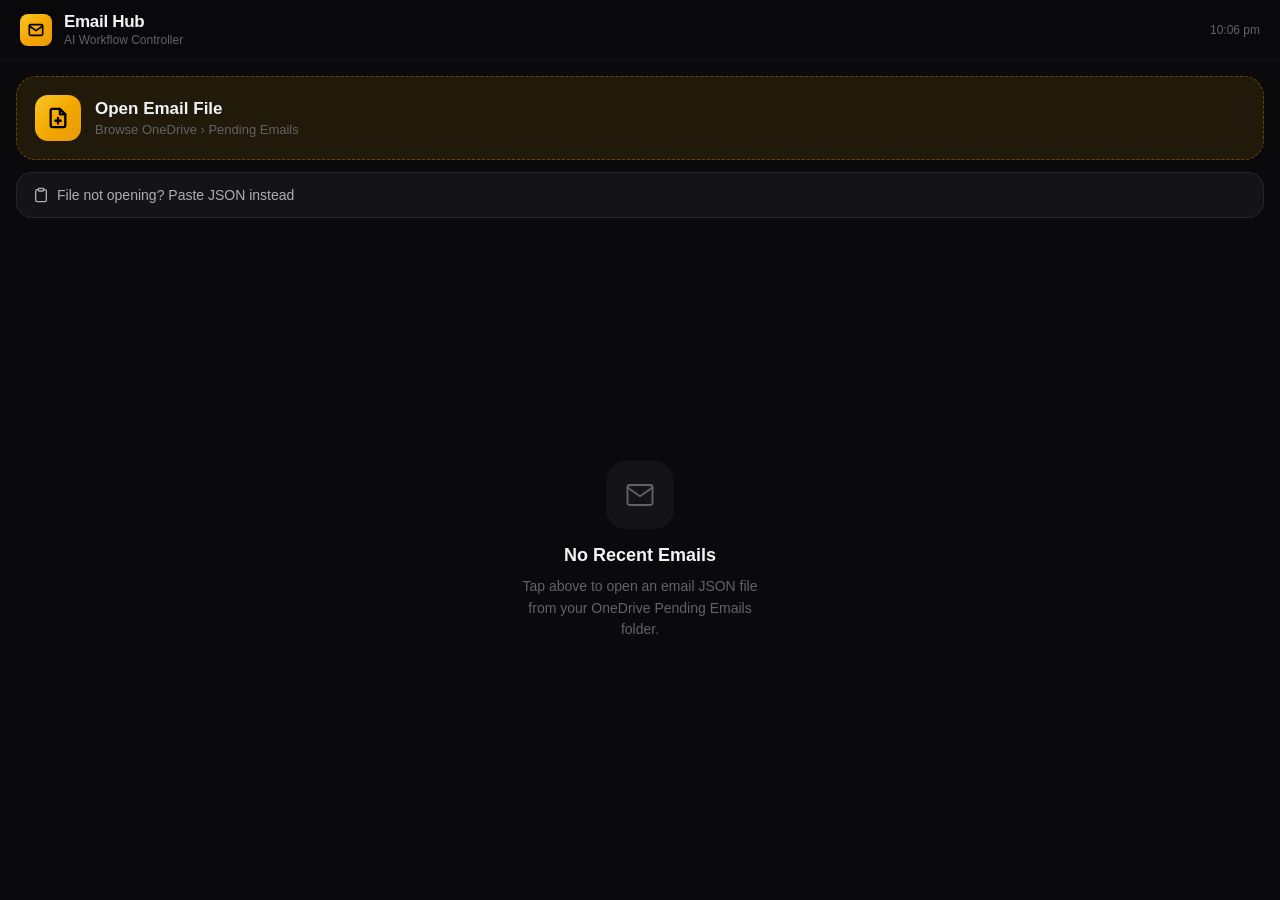
==== index.html @ 8101249f "Fix: escape literal newlines in Power Automate JSON before parsing" ====
<!DOCTYPE html>
<html lang="en">
<head>
<meta charset="UTF-8">
<meta name="viewport" content="width=device-width, initial-scale=1.0, viewport-fit=cover">
<meta name="apple-mobile-web-app-capable" content="yes">
<meta name="apple-mobile-web-app-status-bar-style" content="black-translucent">
<title>Email Hub</title>
<style>
:root {
  --gold: #F5A800;
  --gold-grad: linear-gradient(135deg, #F7C52A, #F5A800, #E8990A);
  --bg:       #0A0A0C;
  --surface:  #141416;
  --surface2: #1C1C1F;
  --border:   rgba(255,255,255,0.08);
  --border2:  rgba(255,255,255,0.04);
  --text1: #F2F2F7;
  --text2: #AEAEB2;
  --text3: #636366;
  --safe-top:    env(safe-area-inset-top, 0px);
  --safe-bottom: env(safe-area-inset-bottom, 0px);
}

*, *::before, *::after { box-sizing: border-box; margin: 0; padding: 0; }
html { -webkit-text-size-adjust: 100%; }

body {
  font-family: -apple-system, 'SF Pro Text', 'Helvetica Neue', sans-serif;
  background: var(--bg);
  color: var(--text1);
  min-height: 100dvh;
  overflow-x: hidden;
  -webkit-font-smoothing: antialiased;
}

/* ── VIEWS ── */
.view { display: none; flex-direction: column; min-height: 100dvh; padding-top: var(--safe-top); }
.view.active { display: flex; }

/* ── HEADER ── */
.header {
  position: sticky; top: 0; z-index: 100;
  display: flex; align-items: center; gap: 12px;
  padding: 12px 20px;
  background: rgba(10,10,12,0.88);
  backdrop-filter: saturate(180%) blur(20px);
  -webkit-backdrop-filter: saturate(180%) blur(20px);
  border-bottom: 1px solid var(--border2);
}
.header-badge {
  width: 32px; height: 32px; border-radius: 8px;
  background: var(--gold-grad);
  display: flex; align-items: center; justify-content: center; flex-shrink: 0;
}
.header-badge svg { width: 16px; height: 16px; }
.header-titles { flex: 1; }
.header-title { font-size: 17px; font-weight: 600; letter-spacing: -0.3px; }
.header-sub   { font-size: 12px; color: var(--text3); margin-top: 1px; }
.header-clock { font-size: 12px; color: var(--text3); font-variant-numeric: tabular-nums; flex-shrink: 0; }

.back-btn {
  display: flex; align-items: center; gap: 2px;
  background: none; border: none;
  color: var(--gold); font-size: 17px; font-weight: 400;
  cursor: pointer; padding: 4px 0;
  -webkit-tap-highlight-color: transparent;
}
.back-btn svg { width: 20px; height: 20px; }

/* ── SCROLL ── */
.scroll {
  flex: 1; overflow-y: auto;
  padding: 16px 16px calc(var(--safe-bottom) + 28px);
  display: flex; flex-direction: column; gap: 12px;
}

/* ── FILE PICKER ── */
.pick-wrap { position: relative; }
.pick-btn {
  width: 100%; padding: 18px;
  background: rgba(245,168,0,0.1);
  border: 1.5px dashed rgba(245,168,0,0.32);
  border-radius: 20px;
  display: flex; align-items: center; gap: 14px;
  cursor: pointer; -webkit-tap-highlight-color: transparent;
  transition: background 0.15s, transform 0.1s;
}
.pick-btn:active { background: rgba(245,168,0,0.2); transform: scale(0.98); }
.pick-icon {
  width: 46px; height: 46px; border-radius: 13px;
  background: var(--gold-grad);
  display: flex; align-items: center; justify-content: center; flex-shrink: 0;
}
.pick-icon svg { width: 22px; height: 22px; color: #000; }
.pick-label { font-size: 17px; font-weight: 600; color: var(--text1); }
.pick-hint  { font-size: 13px; color: var(--text3); margin-top: 3px; }
input[type="file"] {
  position: absolute; inset: 0; opacity: 0; width: 100%; height: 100%; cursor: pointer;
}

/* ── SECTION LABEL ── */
.section-label {
  font-size: 11px; font-weight: 600;
  letter-spacing: 0.5px; text-transform: uppercase;
  color: var(--text3); padding: 0 4px;
}

/* ── EMAIL ROW ── */
.email-row {
  background: var(--surface); border: 1px solid var(--border);
  border-radius: 16px; padding: 14px 16px;
  display: flex; align-items: center; gap: 12px;
  cursor: pointer; -webkit-tap-highlight-color: transparent;
  transition: background 0.15s, transform 0.1s;
  animation: fadeUp 0.3s ease both;
}
.email-row:active { background: var(--surface2); transform: scale(0.98); }
.row-avatar {
  width: 42px; height: 42px; border-radius: 50%;
  background: var(--gold-grad);
  display: flex; align-items: center; justify-content: center;
  font-size: 15px; font-weight: 700; color: #000;
  flex-shrink: 0; letter-spacing: -0.5px;
}
.row-info { flex: 1; min-width: 0; }
.row-sender  { font-size: 15px; font-weight: 600; white-space: nowrap; overflow: hidden; text-overflow: ellipsis; }
.row-subject { font-size: 13px; color: var(--text2); margin-top: 2px; white-space: nowrap; overflow: hidden; text-overflow: ellipsis; }
.row-right { display: flex; flex-direction: column; align-items: flex-end; gap: 6px; flex-shrink: 0; }
.row-time  { font-size: 12px; color: var(--text3); font-variant-numeric: tabular-nums; }
.row-chev  { color: var(--text3); }
.row-chev svg { width: 14px; height: 14px; display: block; }

/* ── EMPTY STATE ── */
.empty {
  flex: 1; display: flex; flex-direction: column;
  align-items: center; justify-content: center;
  padding: 48px 32px; text-align: center; gap: 10px;
}
.empty-icon {
  width: 68px; height: 68px; border-radius: 20px;
  background: var(--surface);
  display: flex; align-items: center; justify-content: center; margin-bottom: 6px;
}
.empty-icon svg { width: 30px; height: 30px; color: var(--text3); }
.empty-title { font-size: 18px; font-weight: 600; }
.empty-desc  { font-size: 14px; color: var(--text3); line-height: 1.55; max-width: 260px; }

/* ── EMAIL CARD ── */
.email-card {
  background: var(--surface); border: 1px solid var(--border);
  border-radius: 20px; overflow: hidden;
  animation: fadeUp 0.3s ease both;
}
.card-strip { height: 4px; background: var(--gold-grad); }
.card-meta  { padding: 16px 16px 14px; border-bottom: 1px solid var(--border2); }
.sender-row { display: flex; align-items: center; gap: 10px; margin-bottom: 8px; }
.avatar {
  width: 42px; height: 42px; border-radius: 50%;
  background: var(--gold-grad);
  display: flex; align-items: center; justify-content: center;
  font-size: 15px; font-weight: 700; color: #000;
  flex-shrink: 0; letter-spacing: -0.5px;
}
.sender-info  { flex: 1; min-width: 0; }
.sender-name  { font-size: 15px; font-weight: 600; white-space: nowrap; overflow: hidden; text-overflow: ellipsis; }
.sender-email { font-size: 12px; color: var(--text3); margin-top: 1px; }
.email-time   { font-size: 12px; color: var(--text3); flex-shrink: 0; }
.email-subject { font-size: 16px; font-weight: 600; letter-spacing: -0.2px; line-height: 1.3; }

.card-body {
  padding: 14px 16px;
  font-size: 14px; color: var(--text2); line-height: 1.65;
  white-space: pre-wrap; word-break: break-word;
  max-height: 200px; overflow: hidden; position: relative;
}
.card-body.expanded { max-height: none; }
.card-body:not(.expanded)::after {
  content: ''; position: absolute;
  bottom: 0; left: 0; right: 0; height: 50px;
  background: linear-gradient(transparent, var(--surface));
  pointer-events: none;
}

.expand-btn {
  width: 100%; padding: 10px 16px 14px;
  background: none; border: none;
  font-size: 13px; font-weight: 500; color: var(--gold);
  cursor: pointer; -webkit-tap-highlight-color: transparent;
  display: flex; align-items: center; justify-content: center; gap: 4px;
}
.expand-btn svg { width: 14px; height: 14px; transition: transform 0.25s; }
.expand-btn.open svg { transform: rotate(180deg); }

.attach-row { padding: 0 16px 14px; display: flex; flex-wrap: wrap; gap: 6px; }
.attach-chip {
  display: flex; align-items: center; gap: 5px;
  padding: 5px 10px;
  background: var(--surface2); border: 1px solid var(--border);
  border-radius: 20px; font-size: 12px; color: var(--text2); font-weight: 500;
}
.attach-chip svg { width: 11px; height: 11px; color: var(--gold); }

/* ── ACTIONS ── */
.actions-grid { display: grid; grid-template-columns: 1fr 1fr; gap: 10px; }
.action-btn {
  display: flex; flex-direction: column; align-items: flex-start; gap: 8px;
  padding: 16px;
  background: var(--surface); border: 1px solid var(--border);
  border-radius: 20px; min-height: 100px;
  cursor: pointer; -webkit-tap-highlight-color: transparent; text-align: left;
  transition: background 0.15s, transform 0.1s;
  -webkit-user-select: none; user-select: none;
}
.action-btn:active { transform: scale(0.96); background: var(--surface2); }
.action-btn.primary { background: rgba(245,168,0,0.1); border-color: rgba(245,168,0,0.25); }
.action-btn.primary:active { background: rgba(245,168,0,0.18); }
.action-btn.wide { grid-column: 1 / -1; flex-direction: row; align-items: center; min-height: auto; gap: 14px; }

.act-icon {
  width: 36px; height: 36px; border-radius: 10px;
  display: flex; align-items: center; justify-content: center; flex-shrink: 0;
}
.act-icon svg { width: 18px; height: 18px; }
.i-reply    { background: rgba(52,199,89,0.15);  color: #34C759; }
.i-summary  { background: rgba(10,132,255,0.15); color: #0A84FF; }
.i-tech     { background: rgba(255,159,10,0.15); color: #FF9F0A; }
.i-task     { background: rgba(191,90,242,0.15); color: #BF5AF2; }
.i-escalate { background: rgba(255,69,58,0.15);  color: #FF453A; }

.act-label { font-size: 14px; font-weight: 600; letter-spacing: -0.2px; color: var(--text1); }
.act-desc  { font-size: 11px; color: var(--text3); line-height: 1.3; margin-top: 3px; }

/* ── OPEN ROW ── */
.open-row { display: grid; grid-template-columns: 1fr 1fr; gap: 10px; }
.open-btn {
  padding: 14px; border-radius: 14px;
  border: 1px solid var(--border); background: var(--surface);
  font-size: 14px; font-weight: 500; color: var(--text2);
  cursor: pointer; -webkit-tap-highlight-color: transparent;
  display: flex; align-items: center; justify-content: center; gap: 6px;
  transition: background 0.15s, transform 0.1s;
}
.open-btn:active { transform: scale(0.97); background: var(--surface2); }
.open-btn svg { width: 16px; height: 16px; }
.open-btn.claude  { background: rgba(203,166,247,0.08); border-color: rgba(203,166,247,0.2); color: #CBA6F7; }
.open-btn.outlook { background: rgba(10,132,255,0.08);  border-color: rgba(10,132,255,0.2);  color: #0A84FF; }

/* ── TOAST ── */
.toast {
  position: fixed;
  bottom: calc(var(--safe-bottom) + 90px);
  left: 50%; transform: translateX(-50%) translateY(20px);
  background: rgba(28,28,30,0.96);
  backdrop-filter: blur(20px); -webkit-backdrop-filter: blur(20px);
  border: 1px solid var(--border); border-radius: 40px;
  padding: 11px 22px; font-size: 14px; font-weight: 500; color: var(--text1);
  white-space: nowrap; opacity: 0;
  transition: opacity 0.2s, transform 0.28s cubic-bezier(0.34,1.56,0.64,1);
  z-index: 999; pointer-events: none;
  display: flex; align-items: center; gap: 8px;
}
.toast.show { opacity: 1; transform: translateX(-50%) translateY(0); }

@keyframes fadeUp {
  from { opacity: 0; transform: translateY(10px); }
  to   { opacity: 1; transform: translateY(0); }
}
</style>
</head>
<body>

<!-- ══════════════════════ INBOX VIEW ══════════════════════ -->
<div class="view active" id="inboxView">
  <header class="header">
    <div class="header-badge">
      <svg viewBox="0 0 24 24" fill="none" stroke="#000" stroke-width="2.5" stroke-linecap="round" stroke-linejoin="round">
        <path d="M4 4h16c1.1 0 2 .9 2 2v12c0 1.1-.9 2-2 2H4c-1.1 0-2-.9-2-2V6c0-1.1.9-2 2-2z"/>
        <polyline points="22,6 12,13 2,6"/>
      </svg>
    </div>
    <div class="header-titles">
      <div class="header-title">Email Hub</div>
      <div class="header-sub">AI Workflow Controller</div>
    </div>
    <div class="header-clock" id="clock1"></div>
  </header>

  <div class="scroll">
    <div class="pick-wrap">
      <div class="pick-btn">
        <div class="pick-icon">
          <svg viewBox="0 0 24 24" fill="none" stroke="currentColor" stroke-width="2.5" stroke-linecap="round" stroke-linejoin="round">
            <path d="M14 2H6a2 2 0 0 0-2 2v16a2 2 0 0 0 2 2h12a2 2 0 0 0 2-2V8z"/>
            <polyline points="14 2 14 8 20 8"/>
            <line x1="12" y1="18" x2="12" y2="12"/><line x1="9" y1="15" x2="15" y2="15"/>
          </svg>
        </div>
        <div>
          <div class="pick-label">Open Email File</div>
          <div class="pick-hint">Browse OneDrive &rsaquo; Pending Emails</div>
        </div>
      </div>
      <input type="file" accept=".json,application/json,text/plain,*/*" id="filePicker">
    </div>

    <!-- Paste fallback -->
    <details id="pasteSection" style="background:var(--surface);border:1px solid var(--border);border-radius:16px;overflow:hidden;">
      <summary style="padding:14px 16px;font-size:14px;font-weight:500;color:var(--text2);cursor:pointer;list-style:none;display:flex;align-items:center;gap:8px;-webkit-tap-highlight-color:transparent;">
        <svg width="16" height="16" viewBox="0 0 24 24" fill="none" stroke="currentColor" stroke-width="2" stroke-linecap="round" stroke-linejoin="round"><path d="M16 4h2a2 2 0 0 1 2 2v14a2 2 0 0 1-2 2H6a2 2 0 0 1-2-2V6a2 2 0 0 1 2-2h2"/><rect x="8" y="2" width="8" height="4" rx="1" ry="1"/></svg>
        File not opening? Paste JSON instead
      </summary>
      <div style="padding:0 16px 16px;display:flex;flex-direction:column;gap:10px;">
        <textarea id="pasteInput" placeholder="Paste the contents of the JSON file here..." style="width:100%;height:120px;background:var(--surface2);border:1px solid var(--border);border-radius:12px;padding:12px;font-family:inherit;font-size:13px;color:var(--text1);resize:none;outline:none;-webkit-appearance:none;line-height:1.5;"></textarea>
        <button onclick="loadPasted()" style="padding:13px;background:var(--gold-grad);border:none;border-radius:12px;font-size:15px;font-weight:600;color:#000;cursor:pointer;-webkit-tap-highlight-color:transparent;">Load Email</button>
      </div>
    </details>

    <div id="recentSection" style="display:none; flex-direction:column; gap:12px;">
      <div class="section-label">Recent</div>
      <div id="recentList"></div>
    </div>

    <div class="empty" id="emptyState">
      <div class="empty-icon">
        <svg viewBox="0 0 24 24" fill="none" stroke="currentColor" stroke-width="1.5" stroke-linecap="round" stroke-linejoin="round">
          <path d="M4 4h16c1.1 0 2 .9 2 2v12c0 1.1-.9 2-2 2H4c-1.1 0-2-.9-2-2V6c0-1.1.9-2 2-2z"/>
          <polyline points="22,6 12,13 2,6"/>
        </svg>
      </div>
      <div class="empty-title">No Recent Emails</div>
      <div class="empty-desc">Tap above to open an email JSON file from your OneDrive Pending Emails folder.</div>
    </div>
  </div>
</div>

<!-- ══════════════════════ EMAIL VIEW ══════════════════════ -->
<div class="view" id="emailView">
  <header class="header">
    <button class="back-btn" onclick="showInbox()">
      <svg viewBox="0 0 24 24" fill="none" stroke="currentColor" stroke-width="2.5" stroke-linecap="round" stroke-linejoin="round">
        <polyline points="15 18 9 12 15 6"/>
      </svg>
      Inbox
    </button>
    <div style="flex:1"></div>
    <div class="header-clock" id="clock2"></div>
  </header>
  <div class="scroll" id="emailScroll"></div>
</div>

<!-- ══════════════════════ TOAST ══════════════════════ -->
<div class="toast" id="toast">
  <span id="toastIcon">&#10003;</span>
  <span id="toastMsg">Copied</span>
</div>

<script>
/* ── STATE ── */
let currentEmail = null;
let bodyExpanded = false;
const MAX_RECENT = 10;

/* ── CLOCK ── */
function tick() {
  const t = new Date().toLocaleTimeString('en-AU', { hour:'2-digit', minute:'2-digit', hour12:true });
  document.getElementById('clock1').textContent = t;
  document.getElementById('clock2').textContent = t;
}
tick();
setInterval(tick, 30000);

/* ── VIEWS ── */
function showInbox() {
  document.getElementById('inboxView').classList.add('active');
  document.getElementById('emailView').classList.remove('active');
  renderRecents();
}
function showEmailView() {
  document.getElementById('inboxView').classList.remove('active');
  document.getElementById('emailView').classList.add('active');
  document.getElementById('emailScroll').scrollTop = 0;
}

/* ── FILE PICKER ── */
document.getElementById('filePicker').addEventListener('change', function(e) {
  const file = e.target.files[0];
  if (!file) return;
  const reader = new FileReader();
  reader.onload = ev => {
    try {
      let text = ev.target.result;
      // Strip UTF-8 BOM
      if (text.charCodeAt(0) === 0xFEFF) text = text.slice(1);
      parseAndLoad(text, file.name);
    } catch (err) {
      alert('Read error: ' + err.message);
    }
  };
  reader.onerror = () => alert('FileReader failed — try the Paste option below instead.');
  reader.readAsText(file, 'UTF-8');
  this.value = '';
});

/* ── PASTE FALLBACK ── */
function loadPasted() {
  const text = document.getElementById('pasteInput').value.trim();
  if (!text) { showToast('&#9888;', 'Nothing pasted yet'); return; }
  try {
    parseAndLoad(text, 'pasted');
    document.getElementById('pasteInput').value = '';
  } catch (err) {
    alert('Parse error: ' + err.message);
  }
}

function parseAndLoad(text, filename) {
  // Strip BOM
  if (text.charCodeAt(0) === 0xFEFF) text = text.slice(1);

  let data;
  try {
    data = JSON.parse(text);
  } catch (e1) {
    // Power Automate saves literal newlines inside JSON strings, making invalid JSON.
    // Fix: escape all literal CR/LF characters, then retry.
    try {
      const fixed = text.replace(/\r\n/g, '\\n').replace(/\r/g, '\\n').replace(/\n/g, '\\n');
      data = JSON.parse(fixed);
    } catch (e2) {
      throw new Error('JSON invalid even after fix: ' + e2.message);
    }
  }

  const email = normalise(data, filename);
  saveRecent(email);
  openEmail(email);
}

/* ── STRIP HTML → PLAIN TEXT ── */
function htmlToText(html) {
  if (!html) return '';
  // If it doesn't look like HTML, return as-is
  if (!html.trim().startsWith('<')) return html;
  const tmp = document.createElement('div');
  tmp.innerHTML = html;
  // Remove script/style blocks entirely
  tmp.querySelectorAll('script, style').forEach(el => el.remove());
  // Replace <br> and <p> with newlines before extracting text
  tmp.querySelectorAll('br').forEach(el => el.replaceWith('\n'));
  tmp.querySelectorAll('p, div').forEach(el => el.prepend('\n'));
  return tmp.textContent.replace(/\n{3,}/g, '\n\n').trim();
}

/* ── NORMALISE ── */
function normalise(d, filename) {
  // Power Automate saves: { from, subject, body (HTML), received }
  const rawFrom   = d.from || d.sender || d.From || d.senderName || '';
  const rawEmail  = d.email || d.senderEmail || d.fromEmail || '';
  // If rawFrom looks like an email address, use it as the email field
  const isEmail   = rawFrom.includes('@');
  return {
    sender:      isEmail ? rawFrom.split('@')[0].replace(/[._]/g, ' ') : (rawFrom || 'Unknown'),
    email:       isEmail ? rawFrom : rawEmail,
    subject:     d.subject || d.Subject || '(No subject)',
    body:        htmlToText(d.body || d.bodyText || d.Body || d.content || d.text || ''),
    time:        d.time || d.received || d.receivedTime || d.date || d.timestamp || '',
    attachments: toArr(d.attachments),
    filename,
    loadedAt: new Date().toISOString(),
  };
}

function toArr(raw) {
  if (!raw || !Array.isArray(raw)) return [];
  return raw.map(a => typeof a === 'string' ? a : (a.name || a.filename || '?'));
}

/* ── RECENTS ── */
function saveRecent(email) {
  const list = getRecents().filter(r => !(r.sender === email.sender && r.subject === email.subject));
  list.unshift(email);
  try { localStorage.setItem('eh_recents', JSON.stringify(list.slice(0, MAX_RECENT))); } catch {}
}
function getRecents() {
  try { return JSON.parse(localStorage.getItem('eh_recents') || '[]'); } catch { return []; }
}

function renderRecents() {
  const list = getRecents();
  const sec  = document.getElementById('recentSection');
  const emp  = document.getElementById('emptyState');
  const el   = document.getElementById('recentList');

  if (!list.length) {
    sec.style.display = 'none';
    emp.style.display = 'flex';
    return;
  }
  sec.style.display = 'flex';
  emp.style.display = 'none';

  el.innerHTML = '';
  list.forEach((email, i) => {
    const row = document.createElement('div');
    row.className = 'email-row';
    row.style.animationDelay = `${i * 0.04}s`;
    row.innerHTML = `
      <div class="row-avatar">${initials(email.sender)}</div>
      <div class="row-info">
        <div class="row-sender">${esc(email.sender)}</div>
        <div class="row-subject">${esc(email.subject)}</div>
      </div>
      <div class="row-right">
        <div class="row-time">${fmtTime(email.time || email.loadedAt)}</div>
        <div class="row-chev">
          <svg viewBox="0 0 24 24" fill="none" stroke="currentColor" stroke-width="2.5">
            <polyline points="9 18 15 12 9 6"/>
          </svg>
        </div>
      </div>`;
    row.addEventListener('click', () => openEmail(email));
    el.appendChild(row);
  });
}

/* ── OPEN EMAIL ── */
function openEmail(email) {
  currentEmail = email;
  bodyExpanded = false;
  renderEmail();
  showEmailView();
}

function renderEmail() {
  const e = currentEmail;
  const hasLong = e.body && e.body.length > 300;

  const attachHTML = e.attachments.length ? `
    <div class="attach-row">
      ${e.attachments.map(a => `
        <div class="attach-chip">
          <svg viewBox="0 0 24 24" fill="none" stroke="currentColor" stroke-width="2" stroke-linecap="round" stroke-linejoin="round">
            <path d="M21.44 11.05l-9.19 9.19a6 6 0 0 1-8.49-8.49l9.19-9.19a4 4 0 0 1 5.66 5.66l-9.2 9.19a2 2 0 0 1-2.83-2.83l8.49-8.48"/>
          </svg>
          ${esc(a)}
        </div>`).join('')}
    </div>` : '';

  document.getElementById('emailScroll').innerHTML = `
    <div class="email-card">
      <div class="card-strip"></div>
      <div class="card-meta">
        <div class="sender-row">
          <div class="avatar">${initials(e.sender)}</div>
          <div class="sender-info">
            <div class="sender-name">${esc(e.sender)}</div>
            ${e.email ? `<div class="sender-email">${esc(e.email)}</div>` : ''}
          </div>
          <div class="email-time">${fmtTime(e.time)}</div>
        </div>
        <div class="email-subject">${esc(e.subject)}</div>
      </div>
      <div class="card-body" id="cardBody">${esc(e.body).replace(/\n/g,'<br>') || '<span style="color:var(--text3)">No body</span>'}</div>
      ${hasLong ? `
        <button class="expand-btn" id="expandBtn" onclick="toggleBody()">
          Show more
          <svg viewBox="0 0 24 24" fill="none" stroke="currentColor" stroke-width="2.5" stroke-linecap="round" stroke-linejoin="round">
            <polyline points="6 9 12 15 18 9"/>
          </svg>
        </button>` : ''}
      ${attachHTML}
    </div>

    <div class="section-label">Actions</div>

    <div class="actions-grid">
      <button class="action-btn primary" onclick="act('reply')">
        <div class="act-icon i-reply">
          <svg viewBox="0 0 24 24" fill="none" stroke="currentColor" stroke-width="2" stroke-linecap="round" stroke-linejoin="round">
            <polyline points="9 17 4 12 9 7"/><path d="M20 18v-2a4 4 0 0 0-4-4H4"/>
          </svg>
        </div>
        <div class="act-label">Draft Reply</div>
        <div class="act-desc">Smart reply via assistant</div>
      </button>

      <button class="action-btn" onclick="act('summarise')">
        <div class="act-icon i-summary">
          <svg viewBox="0 0 24 24" fill="none" stroke="currentColor" stroke-width="2" stroke-linecap="round" stroke-linejoin="round">
            <line x1="8" y1="6" x2="21" y2="6"/><line x1="8" y1="12" x2="21" y2="12"/>
            <line x1="8" y1="18" x2="21" y2="18"/>
            <line x1="3" y1="6" x2="3.01" y2="6"/><line x1="3" y1="12" x2="3.01" y2="12"/><line x1="3" y1="18" x2="3.01" y2="18"/>
          </svg>
        </div>
        <div class="act-label">Summarise</div>
        <div class="act-desc">Key points and actions</div>
      </button>

      <button class="action-btn" onclick="act('tech')">
        <div class="act-icon i-tech">
          <svg viewBox="0 0 24 24" fill="none" stroke="currentColor" stroke-width="2" stroke-linecap="round" stroke-linejoin="round">
            <path d="M14.7 6.3a1 1 0 0 0 0 1.4l1.6 1.6a1 1 0 0 0 1.4 0l3.77-3.77a6 6 0 0 1-7.94 7.94l-6.91 6.91a2.12 2.12 0 0 1-3-3l6.91-6.91a6 6 0 0 1 7.94-7.94l-3.76 3.76z"/>
          </svg>
        </div>
        <div class="act-label">Tech Services</div>
        <div class="act-desc">Work order or fault report</div>
      </button>

      <button class="action-btn" onclick="act('task')">
        <div class="act-icon i-task">
          <svg viewBox="0 0 24 24" fill="none" stroke="currentColor" stroke-width="2" stroke-linecap="round" stroke-linejoin="round">
            <polyline points="9 11 12 14 22 4"/>
            <path d="M21 12v7a2 2 0 0 1-2 2H5a2 2 0 0 1-2-2V5a2 2 0 0 1 2-2h11"/>
          </svg>
        </div>
        <div class="act-label">Create Task</div>
        <div class="act-desc">Extract action items</div>
      </button>

      <button class="action-btn wide" onclick="act('escalate')">
        <div class="act-icon i-escalate">
          <svg viewBox="0 0 24 24" fill="none" stroke="currentColor" stroke-width="2" stroke-linecap="round" stroke-linejoin="round">
            <circle cx="12" cy="12" r="10"/>
            <line x1="12" y1="8" x2="12" y2="12"/><line x1="12" y1="16" x2="12.01" y2="16"/>
          </svg>
        </div>
        <div>
          <div class="act-label">Escalate to Chris</div>
          <div class="act-desc">Draft escalation for your manager</div>
        </div>
      </button>
    </div>

    <div class="open-row">
      <button class="open-btn claude" onclick="openClaude()">
        <svg viewBox="0 0 24 24" fill="currentColor">
          <circle cx="12" cy="12" r="10" opacity="0.25"/><circle cx="12" cy="12" r="6"/>
        </svg>
        Open Claude
      </button>
      <button class="open-btn outlook" onclick="openOutlook()">
        <svg viewBox="0 0 24 24" fill="none" stroke="currentColor" stroke-width="2" stroke-linecap="round" stroke-linejoin="round">
          <path d="M4 4h16c1.1 0 2 .9 2 2v12c0 1.1-.9 2-2 2H4c-1.1 0-2-.9-2-2V6c0-1.1.9-2 2-2z"/>
          <polyline points="22,6 12,13 2,6"/>
        </svg>
        Outlook
      </button>
    </div>
  `;
}

/* ── EXPAND BODY ── */
function toggleBody() {
  bodyExpanded = !bodyExpanded;
  document.getElementById('cardBody').classList.toggle('expanded', bodyExpanded);
  const btn = document.getElementById('expandBtn');
  if (btn) {
    btn.classList.toggle('open', bodyExpanded);
    btn.childNodes[0].textContent = bodyExpanded ? 'Show less ' : 'Show more ';
  }
}

/* ── BUILD CONTEXT ── */
function emailCtx() {
  const e = currentEmail;
  let s = `From: ${e.sender}`;
  if (e.email) s += ` <${e.email}>`;
  s += `\nSubject: ${e.subject}`;
  if (e.time) s += `\nReceived: ${e.time}`;
  if (e.attachments.length) s += `\nAttachments: ${e.attachments.join(', ')}`;
  return s + `\n\n${e.body}`;
}

/* ── PROMPTS ── */
const PROMPTS = {
  reply:     c => `Use email assistant skill.\n\nDraft a reply to this email:\n\n${c}`,
  summarise: c => `Use email assistant skill.\n\nSummarise in 3 bullets — what they want, key questions, required action:\n\n${c}`,
  tech:      c => `Use email assistant skill.\n\nGenerate a tech services work order, fault report, or loan unit request based on this email:\n\n${c}`,
  task:      c => `Use email assistant skill.\n\nExtract all action items as a numbered list with priority (High / Medium / Low):\n\n${c}`,
  escalate:  c => `Use email assistant skill.\n\nDraft an escalation to my manager Chris Waxman (Executive Territory Manager, Stryker South Pacific). Include the issue, why it needs escalation, and what I need from him:\n\n${c}`,
};

function act(type) {
  const prompt = PROMPTS[type](emailCtx());
  copyText(prompt)
    .then(() => {
      showToast('&#10003;', 'Prompt copied — paste into Claude');
      setTimeout(openClaude, 950);
    })
    .catch(() => showToast('&#9888;', 'Clipboard blocked — copy manually'));
}

/* ── CLIPBOARD ── */
function copyText(text) {
  if (navigator.clipboard && navigator.clipboard.writeText) return navigator.clipboard.writeText(text);
  return new Promise((res, rej) => {
    const ta = document.createElement('textarea');
    ta.value = text;
    ta.style.cssText = 'position:fixed;opacity:0;top:0;left:0;';
    document.body.appendChild(ta);
    ta.focus(); ta.select();
    try { document.execCommand('copy') ? res() : rej(); } catch(err) { rej(err); }
    document.body.removeChild(ta);
  });
}

/* ── OPEN APPS ── */
function openClaude()  { window.location.href = 'claude://'; }
function openOutlook() {
  window.location.href = 'ms-outlook://';
  setTimeout(() => window.open('https://outlook.office.com', '_blank'), 1200);
}

/* ── TOAST ── */
let toastT;
function showToast(icon, msg) {
  document.getElementById('toastIcon').innerHTML = icon;
  document.getElementById('toastMsg').textContent = msg;
  const el = document.getElementById('toast');
  el.classList.add('show');
  clearTimeout(toastT);
  toastT = setTimeout(() => el.classList.remove('show'), 2800);
}

/* ── UTILS ── */
function initials(name) {
  const p = String(name).trim().split(' ');
  return p.length >= 2 ? (p[0][0] + p[1][0]).toUpperCase() : String(name).slice(0,2).toUpperCase();
}
function esc(s) {
  return String(s||'').replace(/&/g,'&amp;').replace(/</g,'&lt;').replace(/>/g,'&gt;').replace(/"/g,'&quot;');
}
function fmtTime(raw) {
  if (!raw) return '';
  const d = new Date(raw);
  if (isNaN(d)) return raw;
  return d.toLocaleTimeString('en-AU', { hour:'2-digit', minute:'2-digit', hour12:true });
}

/* ── INIT ── */
renderRecents();
</script>
</body>
</html>
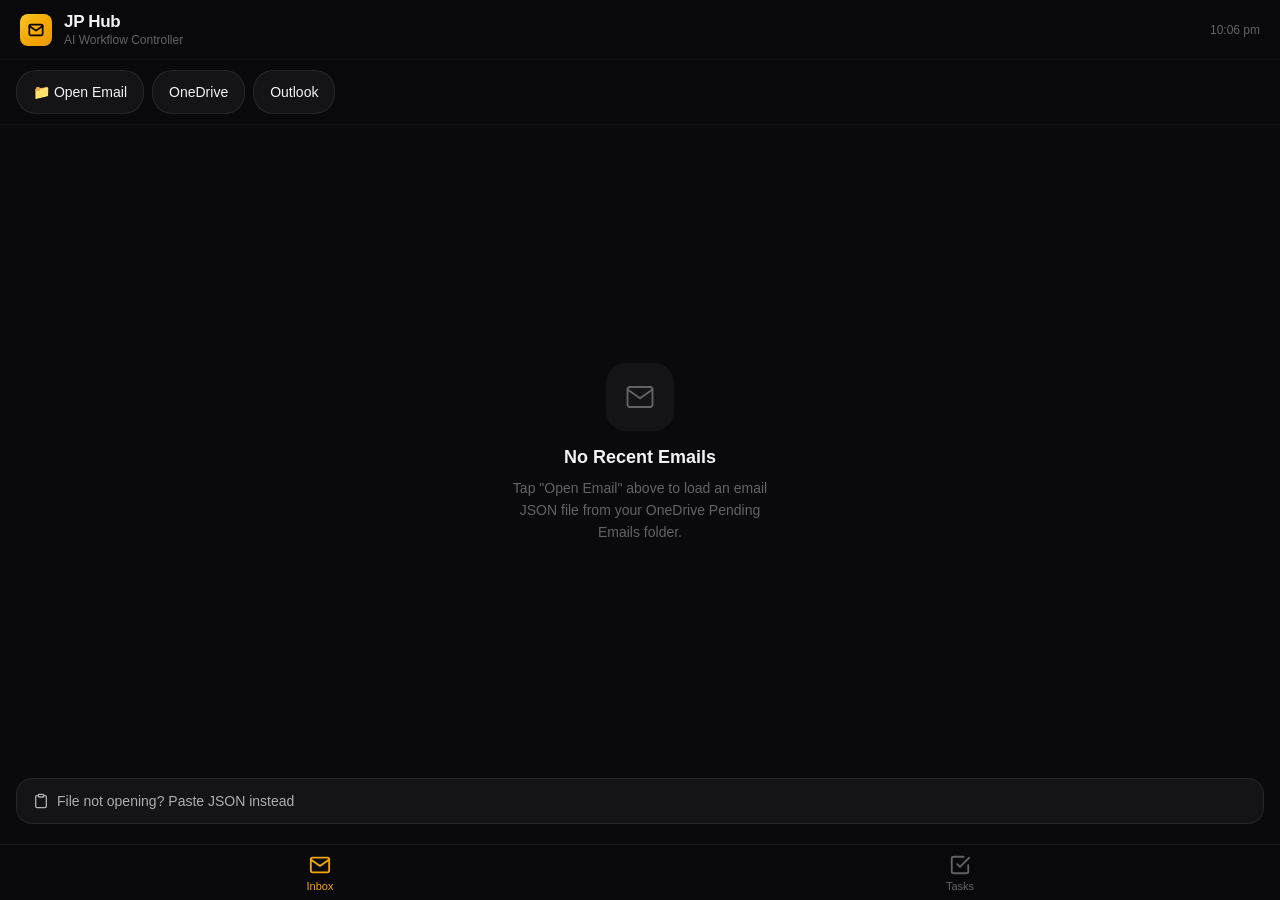
==== commit 83433b7a: "Refactor: modular JP Hub — CSS split, JS modules, tasks, provider pills, PWA manifest" ====
--- a/index.html
+++ b/index.html
@@ -1,327 +1,58 @@
 <!DOCTYPE html>
 <html lang="en">
 <head>
-<meta charset="UTF-8">
-<meta name="viewport" content="width=device-width, initial-scale=1.0, viewport-fit=cover">
-<meta name="apple-mobile-web-app-capable" content="yes">
-<meta name="apple-mobile-web-app-status-bar-style" content="black-translucent">
-<title>Email Hub</title>
-<style>
-:root {
-  --gold: #F5A800;
-  --gold-grad: linear-gradient(135deg, #F7C52A, #F5A800, #E8990A);
-  --bg:       #0A0A0C;
-  --surface:  #141416;
-  --surface2: #1C1C1F;
-  --border:   rgba(255,255,255,0.08);
-  --border2:  rgba(255,255,255,0.04);
-  --text1: #F2F2F7;
-  --text2: #AEAEB2;
-  --text3: #636366;
-  --safe-top:    env(safe-area-inset-top, 0px);
-  --safe-bottom: env(safe-area-inset-bottom, 0px);
-}
-
-*, *::before, *::after { box-sizing: border-box; margin: 0; padding: 0; }
-html { -webkit-text-size-adjust: 100%; }
-
-body {
-  font-family: -apple-system, 'SF Pro Text', 'Helvetica Neue', sans-serif;
-  background: var(--bg);
-  color: var(--text1);
-  min-height: 100dvh;
-  overflow-x: hidden;
-  -webkit-font-smoothing: antialiased;
-}
-
-/* ── VIEWS ── */
-.view { display: none; flex-direction: column; min-height: 100dvh; padding-top: var(--safe-top); }
-.view.active { display: flex; }
-
-/* ── HEADER ── */
-.header {
-  position: sticky; top: 0; z-index: 100;
-  display: flex; align-items: center; gap: 12px;
-  padding: 12px 20px;
-  background: rgba(10,10,12,0.88);
-  backdrop-filter: saturate(180%) blur(20px);
-  -webkit-backdrop-filter: saturate(180%) blur(20px);
-  border-bottom: 1px solid var(--border2);
-}
-.header-badge {
-  width: 32px; height: 32px; border-radius: 8px;
-  background: var(--gold-grad);
-  display: flex; align-items: center; justify-content: center; flex-shrink: 0;
-}
-.header-badge svg { width: 16px; height: 16px; }
-.header-titles { flex: 1; }
-.header-title { font-size: 17px; font-weight: 600; letter-spacing: -0.3px; }
-.header-sub   { font-size: 12px; color: var(--text3); margin-top: 1px; }
-.header-clock { font-size: 12px; color: var(--text3); font-variant-numeric: tabular-nums; flex-shrink: 0; }
-
-.back-btn {
-  display: flex; align-items: center; gap: 2px;
-  background: none; border: none;
-  color: var(--gold); font-size: 17px; font-weight: 400;
-  cursor: pointer; padding: 4px 0;
-  -webkit-tap-highlight-color: transparent;
-}
-.back-btn svg { width: 20px; height: 20px; }
-
-/* ── SCROLL ── */
-.scroll {
-  flex: 1; overflow-y: auto;
-  padding: 16px 16px calc(var(--safe-bottom) + 28px);
-  display: flex; flex-direction: column; gap: 12px;
-}
-
-/* ── FILE PICKER ── */
-.pick-wrap { position: relative; }
-.pick-btn {
-  width: 100%; padding: 18px;
-  background: rgba(245,168,0,0.1);
-  border: 1.5px dashed rgba(245,168,0,0.32);
-  border-radius: 20px;
-  display: flex; align-items: center; gap: 14px;
-  cursor: pointer; -webkit-tap-highlight-color: transparent;
-  transition: background 0.15s, transform 0.1s;
-}
-.pick-btn:active { background: rgba(245,168,0,0.2); transform: scale(0.98); }
-.pick-icon {
-  width: 46px; height: 46px; border-radius: 13px;
-  background: var(--gold-grad);
-  display: flex; align-items: center; justify-content: center; flex-shrink: 0;
-}
-.pick-icon svg { width: 22px; height: 22px; color: #000; }
-.pick-label { font-size: 17px; font-weight: 600; color: var(--text1); }
-.pick-hint  { font-size: 13px; color: var(--text3); margin-top: 3px; }
-input[type="file"] {
-  position: absolute; inset: 0; opacity: 0; width: 100%; height: 100%; cursor: pointer;
-}
-
-/* ── SECTION LABEL ── */
-.section-label {
-  font-size: 11px; font-weight: 600;
-  letter-spacing: 0.5px; text-transform: uppercase;
-  color: var(--text3); padding: 0 4px;
-}
-
-/* ── EMAIL ROW ── */
-.email-row {
-  background: var(--surface); border: 1px solid var(--border);
-  border-radius: 16px; padding: 14px 16px;
-  display: flex; align-items: center; gap: 12px;
-  cursor: pointer; -webkit-tap-highlight-color: transparent;
-  transition: background 0.15s, transform 0.1s;
-  animation: fadeUp 0.3s ease both;
-}
-.email-row:active { background: var(--surface2); transform: scale(0.98); }
-.row-avatar {
-  width: 42px; height: 42px; border-radius: 50%;
-  background: var(--gold-grad);
-  display: flex; align-items: center; justify-content: center;
-  font-size: 15px; font-weight: 700; color: #000;
-  flex-shrink: 0; letter-spacing: -0.5px;
-}
-.row-info { flex: 1; min-width: 0; }
-.row-sender  { font-size: 15px; font-weight: 600; white-space: nowrap; overflow: hidden; text-overflow: ellipsis; }
-.row-subject { font-size: 13px; color: var(--text2); margin-top: 2px; white-space: nowrap; overflow: hidden; text-overflow: ellipsis; }
-.row-right { display: flex; flex-direction: column; align-items: flex-end; gap: 6px; flex-shrink: 0; }
-.row-time  { font-size: 12px; color: var(--text3); font-variant-numeric: tabular-nums; }
-.row-chev  { color: var(--text3); }
-.row-chev svg { width: 14px; height: 14px; display: block; }
-
-/* ── EMPTY STATE ── */
-.empty {
-  flex: 1; display: flex; flex-direction: column;
-  align-items: center; justify-content: center;
-  padding: 48px 32px; text-align: center; gap: 10px;
-}
-.empty-icon {
-  width: 68px; height: 68px; border-radius: 20px;
-  background: var(--surface);
-  display: flex; align-items: center; justify-content: center; margin-bottom: 6px;
-}
-.empty-icon svg { width: 30px; height: 30px; color: var(--text3); }
-.empty-title { font-size: 18px; font-weight: 600; }
-.empty-desc  { font-size: 14px; color: var(--text3); line-height: 1.55; max-width: 260px; }
-
-/* ── EMAIL CARD ── */
-.email-card {
-  background: var(--surface); border: 1px solid var(--border);
-  border-radius: 20px; overflow: hidden;
-  animation: fadeUp 0.3s ease both;
-}
-.card-strip { height: 4px; background: var(--gold-grad); }
-.card-meta  { padding: 16px 16px 14px; border-bottom: 1px solid var(--border2); }
-.sender-row { display: flex; align-items: center; gap: 10px; margin-bottom: 8px; }
-.avatar {
-  width: 42px; height: 42px; border-radius: 50%;
-  background: var(--gold-grad);
-  display: flex; align-items: center; justify-content: center;
-  font-size: 15px; font-weight: 700; color: #000;
-  flex-shrink: 0; letter-spacing: -0.5px;
-}
-.sender-info  { flex: 1; min-width: 0; }
-.sender-name  { font-size: 15px; font-weight: 600; white-space: nowrap; overflow: hidden; text-overflow: ellipsis; }
-.sender-email { font-size: 12px; color: var(--text3); margin-top: 1px; }
-.email-time   { font-size: 12px; color: var(--text3); flex-shrink: 0; }
-.email-subject { font-size: 16px; font-weight: 600; letter-spacing: -0.2px; line-height: 1.3; }
-
-.card-body {
-  padding: 14px 16px;
-  font-size: 14px; color: var(--text2); line-height: 1.65;
-  white-space: pre-wrap; word-break: break-word;
-  max-height: 200px; overflow: hidden; position: relative;
-}
-.card-body.expanded { max-height: none; }
-.card-body:not(.expanded)::after {
-  content: ''; position: absolute;
-  bottom: 0; left: 0; right: 0; height: 50px;
-  background: linear-gradient(transparent, var(--surface));
-  pointer-events: none;
-}
-
-.expand-btn {
-  width: 100%; padding: 10px 16px 14px;
-  background: none; border: none;
-  font-size: 13px; font-weight: 500; color: var(--gold);
-  cursor: pointer; -webkit-tap-highlight-color: transparent;
-  display: flex; align-items: center; justify-content: center; gap: 4px;
-}
-.expand-btn svg { width: 14px; height: 14px; transition: transform 0.25s; }
-.expand-btn.open svg { transform: rotate(180deg); }
-
-.attach-row { padding: 0 16px 14px; display: flex; flex-wrap: wrap; gap: 6px; }
-.attach-chip {
-  display: flex; align-items: center; gap: 5px;
-  padding: 5px 10px;
-  background: var(--surface2); border: 1px solid var(--border);
-  border-radius: 20px; font-size: 12px; color: var(--text2); font-weight: 500;
-}
-.attach-chip svg { width: 11px; height: 11px; color: var(--gold); }
-
-/* ── ACTIONS ── */
-.actions-grid { display: grid; grid-template-columns: 1fr 1fr; gap: 10px; }
-.action-btn {
-  display: flex; flex-direction: column; align-items: flex-start; gap: 8px;
-  padding: 16px;
-  background: var(--surface); border: 1px solid var(--border);
-  border-radius: 20px; min-height: 100px;
-  cursor: pointer; -webkit-tap-highlight-color: transparent; text-align: left;
-  transition: background 0.15s, transform 0.1s;
-  -webkit-user-select: none; user-select: none;
-}
-.action-btn:active { transform: scale(0.96); background: var(--surface2); }
-.action-btn.primary { background: rgba(245,168,0,0.1); border-color: rgba(245,168,0,0.25); }
-.action-btn.primary:active { background: rgba(245,168,0,0.18); }
-.action-btn.wide { grid-column: 1 / -1; flex-direction: row; align-items: center; min-height: auto; gap: 14px; }
-
-.act-icon {
-  width: 36px; height: 36px; border-radius: 10px;
-  display: flex; align-items: center; justify-content: center; flex-shrink: 0;
-}
-.act-icon svg { width: 18px; height: 18px; }
-.i-reply    { background: rgba(52,199,89,0.15);  color: #34C759; }
-.i-summary  { background: rgba(10,132,255,0.15); color: #0A84FF; }
-.i-tech     { background: rgba(255,159,10,0.15); color: #FF9F0A; }
-.i-task     { background: rgba(191,90,242,0.15); color: #BF5AF2; }
-.i-escalate { background: rgba(255,69,58,0.15);  color: #FF453A; }
-
-.act-label { font-size: 14px; font-weight: 600; letter-spacing: -0.2px; color: var(--text1); }
-.act-desc  { font-size: 11px; color: var(--text3); line-height: 1.3; margin-top: 3px; }
-
-/* ── OPEN ROW ── */
-.open-row { display: grid; grid-template-columns: 1fr 1fr; gap: 10px; }
-.open-btn {
-  padding: 14px; border-radius: 14px;
-  border: 1px solid var(--border); background: var(--surface);
-  font-size: 14px; font-weight: 500; color: var(--text2);
-  cursor: pointer; -webkit-tap-highlight-color: transparent;
-  display: flex; align-items: center; justify-content: center; gap: 6px;
-  transition: background 0.15s, transform 0.1s;
-}
-.open-btn:active { transform: scale(0.97); background: var(--surface2); }
-.open-btn svg { width: 16px; height: 16px; }
-.open-btn.claude  { background: rgba(203,166,247,0.08); border-color: rgba(203,166,247,0.2); color: #CBA6F7; }
-.open-btn.outlook { background: rgba(10,132,255,0.08);  border-color: rgba(10,132,255,0.2);  color: #0A84FF; }
-
-/* ── TOAST ── */
-.toast {
-  position: fixed;
-  bottom: calc(var(--safe-bottom) + 90px);
-  left: 50%; transform: translateX(-50%) translateY(20px);
-  background: rgba(28,28,30,0.96);
-  backdrop-filter: blur(20px); -webkit-backdrop-filter: blur(20px);
-  border: 1px solid var(--border); border-radius: 40px;
-  padding: 11px 22px; font-size: 14px; font-weight: 500; color: var(--text1);
-  white-space: nowrap; opacity: 0;
-  transition: opacity 0.2s, transform 0.28s cubic-bezier(0.34,1.56,0.64,1);
-  z-index: 999; pointer-events: none;
-  display: flex; align-items: center; gap: 8px;
-}
-.toast.show { opacity: 1; transform: translateX(-50%) translateY(0); }
-
-@keyframes fadeUp {
-  from { opacity: 0; transform: translateY(10px); }
-  to   { opacity: 1; transform: translateY(0); }
-}
-</style>
+  <meta charset="UTF-8">
+  <meta name="viewport" content="width=device-width, initial-scale=1.0, viewport-fit=cover">
+  <meta name="apple-mobile-web-app-capable" content="yes">
+  <meta name="apple-mobile-web-app-status-bar-style" content="black-translucent">
+  <meta name="theme-color" content="#0A0A0C">
+  <title>JP Hub</title>
+  <link rel="manifest" href="manifest.webmanifest">
+  <link rel="stylesheet" href="css/base.css">
+  <link rel="stylesheet" href="css/layout.css">
+  <link rel="stylesheet" href="css/components.css">
 </head>
 <body>
 
-<!-- ══════════════════════ INBOX VIEW ══════════════════════ -->
+<!-- ══════════════════════════════════════════════
+     INBOX VIEW
+══════════════════════════════════════════════ -->
 <div class="view active" id="inboxView">
-  <header class="header">
+
+  <header class="app-header">
     <div class="header-badge">
+      <!-- envelope icon -->
       <svg viewBox="0 0 24 24" fill="none" stroke="#000" stroke-width="2.5" stroke-linecap="round" stroke-linejoin="round">
         <path d="M4 4h16c1.1 0 2 .9 2 2v12c0 1.1-.9 2-2 2H4c-1.1 0-2-.9-2-2V6c0-1.1.9-2 2-2z"/>
         <polyline points="22,6 12,13 2,6"/>
       </svg>
     </div>
     <div class="header-titles">
-      <div class="header-title">Email Hub</div>
+      <div class="header-title">JP Hub</div>
       <div class="header-sub">AI Workflow Controller</div>
     </div>
-    <div class="header-clock" id="clock1"></div>
+    <div class="header-clock" id="appClock"></div>
   </header>
 
-  <div class="scroll">
+  <nav class="quick-nav">
     <div class="pick-wrap">
-      <div class="pick-btn">
-        <div class="pick-icon">
-          <svg viewBox="0 0 24 24" fill="none" stroke="currentColor" stroke-width="2.5" stroke-linecap="round" stroke-linejoin="round">
-            <path d="M14 2H6a2 2 0 0 0-2 2v16a2 2 0 0 0 2 2h12a2 2 0 0 0 2-2V8z"/>
-            <polyline points="14 2 14 8 20 8"/>
-            <line x1="12" y1="18" x2="12" y2="12"/><line x1="9" y1="15" x2="15" y2="15"/>
-          </svg>
-        </div>
-        <div>
-          <div class="pick-label">Open Email File</div>
-          <div class="pick-hint">Browse OneDrive &rsaquo; Pending Emails</div>
-        </div>
-      </div>
+      <button class="quick-btn">&#128193; Open Email</button>
       <input type="file" accept=".json,application/json,text/plain,*/*" id="filePicker">
     </div>
+    <button class="quick-btn" onclick="openOneDrive()">OneDrive</button>
+    <button class="quick-btn" onclick="openOutlookLink()">Outlook</button>
+  </nav>
 
-    <!-- Paste fallback -->
-    <details id="pasteSection" style="background:var(--surface);border:1px solid var(--border);border-radius:16px;overflow:hidden;">
-      <summary style="padding:14px 16px;font-size:14px;font-weight:500;color:var(--text2);cursor:pointer;list-style:none;display:flex;align-items:center;gap:8px;-webkit-tap-highlight-color:transparent;">
-        <svg width="16" height="16" viewBox="0 0 24 24" fill="none" stroke="currentColor" stroke-width="2" stroke-linecap="round" stroke-linejoin="round"><path d="M16 4h2a2 2 0 0 1 2 2v14a2 2 0 0 1-2 2H6a2 2 0 0 1-2-2V6a2 2 0 0 1 2-2h2"/><rect x="8" y="2" width="8" height="4" rx="1" ry="1"/></svg>
-        File not opening? Paste JSON instead
-      </summary>
-      <div style="padding:0 16px 16px;display:flex;flex-direction:column;gap:10px;">
-        <textarea id="pasteInput" placeholder="Paste the contents of the JSON file here..." style="width:100%;height:120px;background:var(--surface2);border:1px solid var(--border);border-radius:12px;padding:12px;font-family:inherit;font-size:13px;color:var(--text1);resize:none;outline:none;-webkit-appearance:none;line-height:1.5;"></textarea>
-        <button onclick="loadPasted()" style="padding:13px;background:var(--gold-grad);border:none;border-radius:12px;font-size:15px;font-weight:600;color:#000;cursor:pointer;-webkit-tap-highlight-color:transparent;">Load Email</button>
-      </div>
-    </details>
+  <div class="scroll">
 
+    <!-- Recents -->
     <div id="recentSection" style="display:none; flex-direction:column; gap:12px;">
       <div class="section-label">Recent</div>
       <div id="recentList"></div>
     </div>
 
-    <div class="empty" id="emptyState">
+    <!-- Empty state -->
+    <div class="empty-state" id="emptyState">
       <div class="empty-icon">
         <svg viewBox="0 0 24 24" fill="none" stroke="currentColor" stroke-width="1.5" stroke-linecap="round" stroke-linejoin="round">
           <path d="M4 4h16c1.1 0 2 .9 2 2v12c0 1.1-.9 2-2 2H4c-1.1 0-2-.9-2-2V6c0-1.1.9-2 2-2z"/>
@@ -329,417 +60,102 @@
         </svg>
       </div>
       <div class="empty-title">No Recent Emails</div>
-      <div class="empty-desc">Tap above to open an email JSON file from your OneDrive Pending Emails folder.</div>
+      <div class="empty-desc">Tap "Open Email" above to load an email JSON file from your OneDrive Pending Emails folder.</div>
     </div>
+
+    <!-- Paste fallback -->
+    <details class="paste-details">
+      <summary class="paste-summary">
+        <svg width="16" height="16" viewBox="0 0 24 24" fill="none" stroke="currentColor" stroke-width="2" stroke-linecap="round" stroke-linejoin="round">
+          <path d="M16 4h2a2 2 0 0 1 2 2v14a2 2 0 0 1-2 2H6a2 2 0 0 1-2-2V6a2 2 0 0 1 2-2h2"/>
+          <rect x="8" y="2" width="8" height="4" rx="1" ry="1"/>
+        </svg>
+        File not opening? Paste JSON instead
+      </summary>
+      <div class="paste-body">
+        <textarea id="pasteInput" placeholder="Paste the contents of the JSON file here..."></textarea>
+        <button class="paste-load-btn" onclick="loadPasted()">Load Email</button>
+      </div>
+    </details>
+
   </div>
 </div>
 
-<!-- ══════════════════════ EMAIL VIEW ══════════════════════ -->
+<!-- ══════════════════════════════════════════════
+     EMAIL VIEW
+══════════════════════════════════════════════ -->
 <div class="view" id="emailView">
-  <header class="header">
-    <button class="back-btn" onclick="showInbox()">
+
+  <header class="app-header">
+    <button class="back-btn" onclick="goInbox()">
       <svg viewBox="0 0 24 24" fill="none" stroke="currentColor" stroke-width="2.5" stroke-linecap="round" stroke-linejoin="round">
         <polyline points="15 18 9 12 15 6"/>
       </svg>
       Inbox
     </button>
     <div style="flex:1"></div>
-    <div class="header-clock" id="clock2"></div>
   </header>
+
   <div class="scroll" id="emailScroll"></div>
 </div>
 
-<!-- ══════════════════════ TOAST ══════════════════════ -->
-<div class="toast" id="toast">
-  <span id="toastIcon">&#10003;</span>
-  <span id="toastMsg">Copied</span>
+<!-- ══════════════════════════════════════════════
+     TASKS VIEW
+══════════════════════════════════════════════ -->
+<div class="view" id="tasksView">
+
+  <header class="app-header">
+    <div class="header-badge">
+      <!-- checklist icon -->
+      <svg viewBox="0 0 24 24" fill="none" stroke="#000" stroke-width="2.5" stroke-linecap="round" stroke-linejoin="round">
+        <polyline points="9 11 12 14 22 4"/>
+        <path d="M21 12v7a2 2 0 0 1-2 2H5a2 2 0 0 1-2-2V5a2 2 0 0 1 2-2h11"/>
+      </svg>
+    </div>
+    <div class="header-titles">
+      <div class="header-title">Tasks</div>
+    </div>
+  </header>
+
+  <div class="scroll">
+    <div class="task-input-row">
+      <input id="newTaskInput" placeholder="Add a task...">
+      <button class="add-task-btn" onclick="addTaskManually()">Add</button>
+    </div>
+    <div class="task-count" id="taskCount"></div>
+    <div id="taskList"></div>
+  </div>
 </div>
 
-<script>
-/* ── STATE ── */
-let currentEmail = null;
-let bodyExpanded = false;
-const MAX_RECENT = 10;
+<!-- ══════════════════════════════════════════════
+     TAB BAR
+══════════════════════════════════════════════ -->
+<nav class="tab-bar">
+  <button class="tab active" id="tab-inbox" onclick="goInbox()">
+    <svg viewBox="0 0 24 24" fill="none" stroke="currentColor" stroke-width="2" stroke-linecap="round" stroke-linejoin="round">
+      <path d="M4 4h16c1.1 0 2 .9 2 2v12c0 1.1-.9 2-2 2H4c-1.1 0-2-.9-2-2V6c0-1.1.9-2 2-2z"/>
+      <polyline points="22,6 12,13 2,6"/>
+    </svg>
+    Inbox
+  </button>
+  <button class="tab" id="tab-tasks" onclick="goTasks()">
+    <svg viewBox="0 0 24 24" fill="none" stroke="currentColor" stroke-width="2" stroke-linecap="round" stroke-linejoin="round">
+      <polyline points="9 11 12 14 22 4"/>
+      <path d="M21 12v7a2 2 0 0 1-2 2H5a2 2 0 0 1-2-2V5a2 2 0 0 1 2-2h11"/>
+    </svg>
+    Tasks
+  </button>
+</nav>
 
-/* ── CLOCK ── */
-function tick() {
-  const t = new Date().toLocaleTimeString('en-AU', { hour:'2-digit', minute:'2-digit', hour12:true });
-  document.getElementById('clock1').textContent = t;
-  document.getElementById('clock2').textContent = t;
-}
-tick();
-setInterval(tick, 30000);
+<!-- ══════════════════════════════════════════════
+     TOAST
+══════════════════════════════════════════════ -->
+<div class="toast" id="toast">
+  <span id="toastIcon"></span>
+  <span id="toastMsg"></span>
+</div>
 
-/* ── VIEWS ── */
-function showInbox() {
-  document.getElementById('inboxView').classList.add('active');
-  document.getElementById('emailView').classList.remove('active');
-  renderRecents();
-}
-function showEmailView() {
-  document.getElementById('inboxView').classList.remove('active');
-  document.getElementById('emailView').classList.add('active');
-  document.getElementById('emailScroll').scrollTop = 0;
-}
+<script type="module" src="js/app.js"></script>
 
-/* ── FILE PICKER ── */
-document.getElementById('filePicker').addEventListener('change', function(e) {
-  const file = e.target.files[0];
-  if (!file) return;
-  const reader = new FileReader();
-  reader.onload = ev => {
-    try {
-      let text = ev.target.result;
-      // Strip UTF-8 BOM
-      if (text.charCodeAt(0) === 0xFEFF) text = text.slice(1);
-      parseAndLoad(text, file.name);
-    } catch (err) {
-      alert('Read error: ' + err.message);
-    }
-  };
-  reader.onerror = () => alert('FileReader failed — try the Paste option below instead.');
-  reader.readAsText(file, 'UTF-8');
-  this.value = '';
-});
-
-/* ── PASTE FALLBACK ── */
-function loadPasted() {
-  const text = document.getElementById('pasteInput').value.trim();
-  if (!text) { showToast('&#9888;', 'Nothing pasted yet'); return; }
-  try {
-    parseAndLoad(text, 'pasted');
-    document.getElementById('pasteInput').value = '';
-  } catch (err) {
-    alert('Parse error: ' + err.message);
-  }
-}
-
-function parseAndLoad(text, filename) {
-  // Strip BOM
-  if (text.charCodeAt(0) === 0xFEFF) text = text.slice(1);
-
-  let data;
-  try {
-    data = JSON.parse(text);
-  } catch (e1) {
-    // Power Automate saves literal newlines inside JSON strings, making invalid JSON.
-    // Fix: escape all literal CR/LF characters, then retry.
-    try {
-      const fixed = text.replace(/\r\n/g, '\\n').replace(/\r/g, '\\n').replace(/\n/g, '\\n');
-      data = JSON.parse(fixed);
-    } catch (e2) {
-      throw new Error('JSON invalid even after fix: ' + e2.message);
-    }
-  }
-
-  const email = normalise(data, filename);
-  saveRecent(email);
-  openEmail(email);
-}
-
-/* ── STRIP HTML → PLAIN TEXT ── */
-function htmlToText(html) {
-  if (!html) return '';
-  // If it doesn't look like HTML, return as-is
-  if (!html.trim().startsWith('<')) return html;
-  const tmp = document.createElement('div');
-  tmp.innerHTML = html;
-  // Remove script/style blocks entirely
-  tmp.querySelectorAll('script, style').forEach(el => el.remove());
-  // Replace <br> and <p> with newlines before extracting text
-  tmp.querySelectorAll('br').forEach(el => el.replaceWith('\n'));
-  tmp.querySelectorAll('p, div').forEach(el => el.prepend('\n'));
-  return tmp.textContent.replace(/\n{3,}/g, '\n\n').trim();
-}
-
-/* ── NORMALISE ── */
-function normalise(d, filename) {
-  // Power Automate saves: { from, subject, body (HTML), received }
-  const rawFrom   = d.from || d.sender || d.From || d.senderName || '';
-  const rawEmail  = d.email || d.senderEmail || d.fromEmail || '';
-  // If rawFrom looks like an email address, use it as the email field
-  const isEmail   = rawFrom.includes('@');
-  return {
-    sender:      isEmail ? rawFrom.split('@')[0].replace(/[._]/g, ' ') : (rawFrom || 'Unknown'),
-    email:       isEmail ? rawFrom : rawEmail,
-    subject:     d.subject || d.Subject || '(No subject)',
-    body:        htmlToText(d.body || d.bodyText || d.Body || d.content || d.text || ''),
-    time:        d.time || d.received || d.receivedTime || d.date || d.timestamp || '',
-    attachments: toArr(d.attachments),
-    filename,
-    loadedAt: new Date().toISOString(),
-  };
-}
-
-function toArr(raw) {
-  if (!raw || !Array.isArray(raw)) return [];
-  return raw.map(a => typeof a === 'string' ? a : (a.name || a.filename || '?'));
-}
-
-/* ── RECENTS ── */
-function saveRecent(email) {
-  const list = getRecents().filter(r => !(r.sender === email.sender && r.subject === email.subject));
-  list.unshift(email);
-  try { localStorage.setItem('eh_recents', JSON.stringify(list.slice(0, MAX_RECENT))); } catch {}
-}
-function getRecents() {
-  try { return JSON.parse(localStorage.getItem('eh_recents') || '[]'); } catch { return []; }
-}
-
-function renderRecents() {
-  const list = getRecents();
-  const sec  = document.getElementById('recentSection');
-  const emp  = document.getElementById('emptyState');
-  const el   = document.getElementById('recentList');
-
-  if (!list.length) {
-    sec.style.display = 'none';
-    emp.style.display = 'flex';
-    return;
-  }
-  sec.style.display = 'flex';
-  emp.style.display = 'none';
-
-  el.innerHTML = '';
-  list.forEach((email, i) => {
-    const row = document.createElement('div');
-    row.className = 'email-row';
-    row.style.animationDelay = `${i * 0.04}s`;
-    row.innerHTML = `
-      <div class="row-avatar">${initials(email.sender)}</div>
-      <div class="row-info">
-        <div class="row-sender">${esc(email.sender)}</div>
-        <div class="row-subject">${esc(email.subject)}</div>
-      </div>
-      <div class="row-right">
-        <div class="row-time">${fmtTime(email.time || email.loadedAt)}</div>
-        <div class="row-chev">
-          <svg viewBox="0 0 24 24" fill="none" stroke="currentColor" stroke-width="2.5">
-            <polyline points="9 18 15 12 9 6"/>
-          </svg>
-        </div>
-      </div>`;
-    row.addEventListener('click', () => openEmail(email));
-    el.appendChild(row);
-  });
-}
-
-/* ── OPEN EMAIL ── */
-function openEmail(email) {
-  currentEmail = email;
-  bodyExpanded = false;
-  renderEmail();
-  showEmailView();
-}
-
-function renderEmail() {
-  const e = currentEmail;
-  const hasLong = e.body && e.body.length > 300;
-
-  const attachHTML = e.attachments.length ? `
-    <div class="attach-row">
-      ${e.attachments.map(a => `
-        <div class="attach-chip">
-          <svg viewBox="0 0 24 24" fill="none" stroke="currentColor" stroke-width="2" stroke-linecap="round" stroke-linejoin="round">
-            <path d="M21.44 11.05l-9.19 9.19a6 6 0 0 1-8.49-8.49l9.19-9.19a4 4 0 0 1 5.66 5.66l-9.2 9.19a2 2 0 0 1-2.83-2.83l8.49-8.48"/>
-          </svg>
-          ${esc(a)}
-        </div>`).join('')}
-    </div>` : '';
-
-  document.getElementById('emailScroll').innerHTML = `
-    <div class="email-card">
-      <div class="card-strip"></div>
-      <div class="card-meta">
-        <div class="sender-row">
-          <div class="avatar">${initials(e.sender)}</div>
-          <div class="sender-info">
-            <div class="sender-name">${esc(e.sender)}</div>
-            ${e.email ? `<div class="sender-email">${esc(e.email)}</div>` : ''}
-          </div>
-          <div class="email-time">${fmtTime(e.time)}</div>
-        </div>
-        <div class="email-subject">${esc(e.subject)}</div>
-      </div>
-      <div class="card-body" id="cardBody">${esc(e.body).replace(/\n/g,'<br>') || '<span style="color:var(--text3)">No body</span>'}</div>
-      ${hasLong ? `
-        <button class="expand-btn" id="expandBtn" onclick="toggleBody()">
-          Show more
-          <svg viewBox="0 0 24 24" fill="none" stroke="currentColor" stroke-width="2.5" stroke-linecap="round" stroke-linejoin="round">
-            <polyline points="6 9 12 15 18 9"/>
-          </svg>
-        </button>` : ''}
-      ${attachHTML}
-    </div>
-
-    <div class="section-label">Actions</div>
-
-    <div class="actions-grid">
-      <button class="action-btn primary" onclick="act('reply')">
-        <div class="act-icon i-reply">
-          <svg viewBox="0 0 24 24" fill="none" stroke="currentColor" stroke-width="2" stroke-linecap="round" stroke-linejoin="round">
-            <polyline points="9 17 4 12 9 7"/><path d="M20 18v-2a4 4 0 0 0-4-4H4"/>
-          </svg>
-        </div>
-        <div class="act-label">Draft Reply</div>
-        <div class="act-desc">Smart reply via assistant</div>
-      </button>
-
-      <button class="action-btn" onclick="act('summarise')">
-        <div class="act-icon i-summary">
-          <svg viewBox="0 0 24 24" fill="none" stroke="currentColor" stroke-width="2" stroke-linecap="round" stroke-linejoin="round">
-            <line x1="8" y1="6" x2="21" y2="6"/><line x1="8" y1="12" x2="21" y2="12"/>
-            <line x1="8" y1="18" x2="21" y2="18"/>
-            <line x1="3" y1="6" x2="3.01" y2="6"/><line x1="3" y1="12" x2="3.01" y2="12"/><line x1="3" y1="18" x2="3.01" y2="18"/>
-          </svg>
-        </div>
-        <div class="act-label">Summarise</div>
-        <div class="act-desc">Key points and actions</div>
-      </button>
-
-      <button class="action-btn" onclick="act('tech')">
-        <div class="act-icon i-tech">
-          <svg viewBox="0 0 24 24" fill="none" stroke="currentColor" stroke-width="2" stroke-linecap="round" stroke-linejoin="round">
-            <path d="M14.7 6.3a1 1 0 0 0 0 1.4l1.6 1.6a1 1 0 0 0 1.4 0l3.77-3.77a6 6 0 0 1-7.94 7.94l-6.91 6.91a2.12 2.12 0 0 1-3-3l6.91-6.91a6 6 0 0 1 7.94-7.94l-3.76 3.76z"/>
-          </svg>
-        </div>
-        <div class="act-label">Tech Services</div>
-        <div class="act-desc">Work order or fault report</div>
-      </button>
-
-      <button class="action-btn" onclick="act('task')">
-        <div class="act-icon i-task">
-          <svg viewBox="0 0 24 24" fill="none" stroke="currentColor" stroke-width="2" stroke-linecap="round" stroke-linejoin="round">
-            <polyline points="9 11 12 14 22 4"/>
-            <path d="M21 12v7a2 2 0 0 1-2 2H5a2 2 0 0 1-2-2V5a2 2 0 0 1 2-2h11"/>
-          </svg>
-        </div>
-        <div class="act-label">Create Task</div>
-        <div class="act-desc">Extract action items</div>
-      </button>
-
-      <button class="action-btn wide" onclick="act('escalate')">
-        <div class="act-icon i-escalate">
-          <svg viewBox="0 0 24 24" fill="none" stroke="currentColor" stroke-width="2" stroke-linecap="round" stroke-linejoin="round">
-            <circle cx="12" cy="12" r="10"/>
-            <line x1="12" y1="8" x2="12" y2="12"/><line x1="12" y1="16" x2="12.01" y2="16"/>
-          </svg>
-        </div>
-        <div>
-          <div class="act-label">Escalate to Chris</div>
-          <div class="act-desc">Draft escalation for your manager</div>
-        </div>
-      </button>
-    </div>
-
-    <div class="open-row">
-      <button class="open-btn claude" onclick="openClaude()">
-        <svg viewBox="0 0 24 24" fill="currentColor">
-          <circle cx="12" cy="12" r="10" opacity="0.25"/><circle cx="12" cy="12" r="6"/>
-        </svg>
-        Open Claude
-      </button>
-      <button class="open-btn outlook" onclick="openOutlook()">
-        <svg viewBox="0 0 24 24" fill="none" stroke="currentColor" stroke-width="2" stroke-linecap="round" stroke-linejoin="round">
-          <path d="M4 4h16c1.1 0 2 .9 2 2v12c0 1.1-.9 2-2 2H4c-1.1 0-2-.9-2-2V6c0-1.1.9-2 2-2z"/>
-          <polyline points="22,6 12,13 2,6"/>
-        </svg>
-        Outlook
-      </button>
-    </div>
-  `;
-}
-
-/* ── EXPAND BODY ── */
-function toggleBody() {
-  bodyExpanded = !bodyExpanded;
-  document.getElementById('cardBody').classList.toggle('expanded', bodyExpanded);
-  const btn = document.getElementById('expandBtn');
-  if (btn) {
-    btn.classList.toggle('open', bodyExpanded);
-    btn.childNodes[0].textContent = bodyExpanded ? 'Show less ' : 'Show more ';
-  }
-}
-
-/* ── BUILD CONTEXT ── */
-function emailCtx() {
-  const e = currentEmail;
-  let s = `From: ${e.sender}`;
-  if (e.email) s += ` <${e.email}>`;
-  s += `\nSubject: ${e.subject}`;
-  if (e.time) s += `\nReceived: ${e.time}`;
-  if (e.attachments.length) s += `\nAttachments: ${e.attachments.join(', ')}`;
-  return s + `\n\n${e.body}`;
-}
-
-/* ── PROMPTS ── */
-const PROMPTS = {
-  reply:     c => `Use email assistant skill.\n\nDraft a reply to this email:\n\n${c}`,
-  summarise: c => `Use email assistant skill.\n\nSummarise in 3 bullets — what they want, key questions, required action:\n\n${c}`,
-  tech:      c => `Use email assistant skill.\n\nGenerate a tech services work order, fault report, or loan unit request based on this email:\n\n${c}`,
-  task:      c => `Use email assistant skill.\n\nExtract all action items as a numbered list with priority (High / Medium / Low):\n\n${c}`,
-  escalate:  c => `Use email assistant skill.\n\nDraft an escalation to my manager Chris Waxman (Executive Territory Manager, Stryker South Pacific). Include the issue, why it needs escalation, and what I need from him:\n\n${c}`,
-};
-
-function act(type) {
-  const prompt = PROMPTS[type](emailCtx());
-  copyText(prompt)
-    .then(() => {
-      showToast('&#10003;', 'Prompt copied — paste into Claude');
-      setTimeout(openClaude, 950);
-    })
-    .catch(() => showToast('&#9888;', 'Clipboard blocked — copy manually'));
-}
-
-/* ── CLIPBOARD ── */
-function copyText(text) {
-  if (navigator.clipboard && navigator.clipboard.writeText) return navigator.clipboard.writeText(text);
-  return new Promise((res, rej) => {
-    const ta = document.createElement('textarea');
-    ta.value = text;
-    ta.style.cssText = 'position:fixed;opacity:0;top:0;left:0;';
-    document.body.appendChild(ta);
-    ta.focus(); ta.select();
-    try { document.execCommand('copy') ? res() : rej(); } catch(err) { rej(err); }
-    document.body.removeChild(ta);
-  });
-}
-
-/* ── OPEN APPS ── */
-function openClaude()  { window.location.href = 'claude://'; }
-function openOutlook() {
-  window.location.href = 'ms-outlook://';
-  setTimeout(() => window.open('https://outlook.office.com', '_blank'), 1200);
-}
-
-/* ── TOAST ── */
-let toastT;
-function showToast(icon, msg) {
-  document.getElementById('toastIcon').innerHTML = icon;
-  document.getElementById('toastMsg').textContent = msg;
-  const el = document.getElementById('toast');
-  el.classList.add('show');
-  clearTimeout(toastT);
-  toastT = setTimeout(() => el.classList.remove('show'), 2800);
-}
-
-/* ── UTILS ── */
-function initials(name) {
-  const p = String(name).trim().split(' ');
-  return p.length >= 2 ? (p[0][0] + p[1][0]).toUpperCase() : String(name).slice(0,2).toUpperCase();
-}
-function esc(s) {
-  return String(s||'').replace(/&/g,'&amp;').replace(/</g,'&lt;').replace(/>/g,'&gt;').replace(/"/g,'&quot;');
-}
-function fmtTime(raw) {
-  if (!raw) return '';
-  const d = new Date(raw);
-  if (isNaN(d)) return raw;
-  return d.toLocaleTimeString('en-AU', { hour:'2-digit', minute:'2-digit', hour12:true });
-}
-
-/* ── INIT ── */
-renderRecents();
-</script>
 </body>
 </html>
--- a/css/base.css
+++ b/css/base.css
@@ -0,0 +1,53 @@
+/* ── DESIGN TOKENS ── */
+:root {
+  --gold: #F5A800;
+  --gold-grad: linear-gradient(135deg, #F7C52A, #F5A800, #E8990A);
+  --bg:       #0A0A0C;
+  --surface:  #141416;
+  --surface2: #1C1C1F;
+  --border:   rgba(255,255,255,0.08);
+  --border2:  rgba(255,255,255,0.04);
+  --text1: #F2F2F7;
+  --text2: #AEAEB2;
+  --text3: #636366;
+  --safe-top:    env(safe-area-inset-top, 0px);
+  --safe-bottom: env(safe-area-inset-bottom, 0px);
+}
+
+/* ── RESET ── */
+*, *::before, *::after {
+  box-sizing: border-box;
+  margin: 0;
+  padding: 0;
+}
+
+html {
+  -webkit-text-size-adjust: 100%;
+}
+
+body {
+  font-family: -apple-system, 'SF Pro Text', 'Helvetica Neue', sans-serif;
+  background: var(--bg);
+  color: var(--text1);
+  min-height: 100dvh;
+  overflow-x: hidden;
+  -webkit-font-smoothing: antialiased;
+}
+
+/* ── ANIMATIONS ── */
+@keyframes fadeUp {
+  from { opacity: 0; transform: translateY(10px); }
+  to   { opacity: 1; transform: translateY(0); }
+}
+
+@keyframes taskComplete {
+  0%   { opacity: 1; transform: translateX(0); }
+  100% { opacity: 0; transform: translateX(40px); }
+}
+
+@keyframes checkBounce {
+  0%   { transform: scale(1); }
+  40%  { transform: scale(1.35); }
+  70%  { transform: scale(0.88); }
+  100% { transform: scale(1); }
+}
--- a/css/layout.css
+++ b/css/layout.css
@@ -0,0 +1,121 @@
+/* ── VIEWS ── */
+.view {
+  display: none;
+  flex-direction: column;
+  min-height: 100dvh;
+  padding-top: var(--safe-top);
+}
+.view.active {
+  display: flex;
+}
+
+/* ── APP HEADER ── */
+.app-header {
+  position: sticky;
+  top: 0;
+  z-index: 100;
+  display: flex;
+  align-items: center;
+  gap: 12px;
+  padding: 12px 20px;
+  background: rgba(10,10,12,0.88);
+  backdrop-filter: saturate(180%) blur(20px);
+  -webkit-backdrop-filter: saturate(180%) blur(20px);
+  border-bottom: 1px solid var(--border2);
+}
+
+.header-badge {
+  width: 32px;
+  height: 32px;
+  border-radius: 8px;
+  background: var(--gold-grad);
+  display: flex;
+  align-items: center;
+  justify-content: center;
+  flex-shrink: 0;
+}
+.header-badge svg { width: 16px; height: 16px; }
+
+.header-titles { flex: 1; }
+.header-title { font-size: 17px; font-weight: 600; letter-spacing: -0.3px; }
+.header-sub   { font-size: 12px; color: var(--text3); margin-top: 1px; }
+.header-clock {
+  font-size: 12px;
+  color: var(--text3);
+  font-variant-numeric: tabular-nums;
+  flex-shrink: 0;
+}
+
+.back-btn {
+  display: flex;
+  align-items: center;
+  gap: 2px;
+  background: none;
+  border: none;
+  color: var(--gold);
+  font-size: 17px;
+  font-weight: 400;
+  cursor: pointer;
+  padding: 4px 0;
+  min-height: 44px;
+  -webkit-tap-highlight-color: transparent;
+}
+.back-btn svg { width: 20px; height: 20px; }
+
+/* ── QUICK NAV ── */
+.quick-nav {
+  position: sticky;
+  top: 57px; /* below app-header */
+  z-index: 90;
+  display: flex;
+  flex-direction: row;
+  align-items: center;
+  gap: 8px;
+  padding: 10px 16px;
+  background: rgba(10,10,12,0.88);
+  backdrop-filter: saturate(180%) blur(12px);
+  -webkit-backdrop-filter: saturate(180%) blur(12px);
+  border-bottom: 1px solid var(--border2);
+  overflow-x: auto;
+  /* hide scrollbar */
+  scrollbar-width: none;
+  -ms-overflow-style: none;
+}
+.quick-nav::-webkit-scrollbar { display: none; }
+
+/* ── SCROLL CONTENT AREA ── */
+.scroll {
+  flex: 1;
+  overflow-y: auto;
+  padding: 16px 16px calc(var(--safe-bottom) + 76px);
+  display: flex;
+  flex-direction: column;
+  gap: 12px;
+}
+
+/* ── TAB BAR ── */
+.tab-bar {
+  position: fixed;
+  bottom: 0;
+  left: 0;
+  right: 0;
+  height: calc(56px + var(--safe-bottom));
+  padding-bottom: var(--safe-bottom);
+  display: flex;
+  align-items: stretch;
+  background: rgba(10,10,12,0.92);
+  backdrop-filter: saturate(180%) blur(20px);
+  -webkit-backdrop-filter: saturate(180%) blur(20px);
+  border-top: 1px solid var(--border);
+  z-index: 200;
+}
+
+/* ── SECTION LABEL ── */
+.section-label {
+  font-size: 11px;
+  font-weight: 600;
+  letter-spacing: 0.5px;
+  text-transform: uppercase;
+  color: var(--text3);
+  padding: 0 4px;
+}
--- a/css/components.css
+++ b/css/components.css
@@ -0,0 +1,497 @@
+/* ── QUICK BUTTONS (nav bar pills) ── */
+.quick-btn {
+  display: inline-flex;
+  align-items: center;
+  gap: 6px;
+  padding: 0 16px;
+  height: 36px;
+  min-height: 44px; /* touch target via line-height expansion on wrapper */
+  background: var(--surface);
+  border: 1px solid var(--border);
+  border-radius: 20px;
+  font-size: 14px;
+  font-weight: 500;
+  color: var(--text1);
+  white-space: nowrap;
+  cursor: pointer;
+  -webkit-tap-highlight-color: transparent;
+  transition: background 0.15s, transform 0.1s;
+  flex-shrink: 0;
+}
+.quick-btn:active {
+  background: var(--surface2);
+  transform: scale(0.96);
+}
+
+/* ── FILE PICKER WRAP ── */
+.pick-wrap {
+  position: relative;
+}
+
+input[type="file"] {
+  position: absolute;
+  inset: 0;
+  opacity: 0;
+  width: 100%;
+  height: 100%;
+  cursor: pointer;
+}
+
+/* ── EMAIL ROW (recents list) ── */
+.email-row {
+  background: var(--surface);
+  border: 1px solid var(--border);
+  border-radius: 16px;
+  padding: 14px 16px;
+  display: flex;
+  align-items: center;
+  gap: 12px;
+  cursor: pointer;
+  -webkit-tap-highlight-color: transparent;
+  transition: background 0.15s, transform 0.1s;
+  animation: fadeUp 0.3s ease both;
+}
+.email-row:active { background: var(--surface2); transform: scale(0.98); }
+
+.row-avatar {
+  width: 42px;
+  height: 42px;
+  border-radius: 50%;
+  background: var(--gold-grad);
+  display: flex;
+  align-items: center;
+  justify-content: center;
+  font-size: 15px;
+  font-weight: 700;
+  color: #000;
+  flex-shrink: 0;
+  letter-spacing: -0.5px;
+}
+
+.row-info { flex: 1; min-width: 0; }
+.row-sender  { font-size: 15px; font-weight: 600; white-space: nowrap; overflow: hidden; text-overflow: ellipsis; }
+.row-subject { font-size: 13px; color: var(--text2); margin-top: 2px; white-space: nowrap; overflow: hidden; text-overflow: ellipsis; }
+
+.row-right { display: flex; flex-direction: column; align-items: flex-end; gap: 6px; flex-shrink: 0; }
+.row-time  { font-size: 12px; color: var(--text3); font-variant-numeric: tabular-nums; }
+.row-chev  { color: var(--text3); }
+.row-chev svg { width: 14px; height: 14px; display: block; }
+
+/* ── EMPTY STATE ── */
+.empty-state {
+  flex: 1;
+  display: flex;
+  flex-direction: column;
+  align-items: center;
+  justify-content: center;
+  padding: 48px 32px;
+  text-align: center;
+  gap: 10px;
+}
+.empty-icon {
+  width: 68px;
+  height: 68px;
+  border-radius: 20px;
+  background: var(--surface);
+  display: flex;
+  align-items: center;
+  justify-content: center;
+  margin-bottom: 6px;
+}
+.empty-icon svg { width: 30px; height: 30px; color: var(--text3); }
+.empty-title { font-size: 18px; font-weight: 600; }
+.empty-desc  { font-size: 14px; color: var(--text3); line-height: 1.55; max-width: 260px; }
+
+/* ── EMAIL CARD ── */
+.email-card {
+  background: var(--surface);
+  border: 1px solid var(--border);
+  border-radius: 20px;
+  overflow: hidden;
+  animation: fadeUp 0.3s ease both;
+}
+
+.card-strip { height: 4px; background: var(--gold-grad); }
+
+.card-meta {
+  padding: 16px 16px 14px;
+  border-bottom: 1px solid var(--border2);
+}
+
+.sender-row {
+  display: flex;
+  align-items: center;
+  gap: 10px;
+  margin-bottom: 8px;
+}
+
+.avatar {
+  width: 42px;
+  height: 42px;
+  border-radius: 50%;
+  background: var(--gold-grad);
+  display: flex;
+  align-items: center;
+  justify-content: center;
+  font-size: 15px;
+  font-weight: 700;
+  color: #000;
+  flex-shrink: 0;
+  letter-spacing: -0.5px;
+}
+
+.sender-info  { flex: 1; min-width: 0; }
+.sender-name  { font-size: 15px; font-weight: 600; white-space: nowrap; overflow: hidden; text-overflow: ellipsis; }
+.sender-email { font-size: 12px; color: var(--text3); margin-top: 1px; }
+.email-time   { font-size: 12px; color: var(--text3); flex-shrink: 0; }
+.email-subject { font-size: 16px; font-weight: 600; letter-spacing: -0.2px; line-height: 1.3; }
+
+.card-body {
+  padding: 14px 16px;
+  font-size: 14px;
+  color: var(--text2);
+  line-height: 1.65;
+  white-space: pre-wrap;
+  word-break: break-word;
+  max-height: 200px;
+  overflow: hidden;
+  position: relative;
+}
+.card-body.expanded { max-height: none; }
+.card-body:not(.expanded)::after {
+  content: '';
+  position: absolute;
+  bottom: 0; left: 0; right: 0;
+  height: 50px;
+  background: linear-gradient(transparent, var(--surface));
+  pointer-events: none;
+}
+
+.expand-btn {
+  width: 100%;
+  padding: 10px 16px 14px;
+  background: none;
+  border: none;
+  font-size: 13px;
+  font-weight: 500;
+  color: var(--gold);
+  cursor: pointer;
+  -webkit-tap-highlight-color: transparent;
+  display: flex;
+  align-items: center;
+  justify-content: center;
+  gap: 4px;
+  min-height: 44px;
+}
+.expand-btn svg { width: 14px; height: 14px; transition: transform 0.25s; }
+.expand-btn.open svg { transform: rotate(180deg); }
+
+.attach-row { padding: 0 16px 14px; display: flex; flex-wrap: wrap; gap: 6px; }
+.attach-chip {
+  display: flex;
+  align-items: center;
+  gap: 5px;
+  padding: 5px 10px;
+  background: var(--surface2);
+  border: 1px solid var(--border);
+  border-radius: 20px;
+  font-size: 12px;
+  color: var(--text2);
+  font-weight: 500;
+}
+.attach-chip svg { width: 11px; height: 11px; color: var(--gold); }
+
+/* ── ACTION CARDS ── */
+.action-card {
+  width: 100%;
+  background: var(--surface);
+  border: 1px solid var(--border);
+  border-radius: 18px;
+  padding: 16px;
+  display: flex;
+  flex-direction: column;
+  gap: 10px;
+  cursor: pointer;
+  -webkit-tap-highlight-color: transparent;
+  transition: background 0.15s, transform 0.1s;
+  -webkit-user-select: none;
+  user-select: none;
+  text-align: left;
+}
+.action-card:active { background: var(--surface2); transform: scale(0.98); }
+
+.action-card.primary {
+  background: rgba(245,168,0,0.08);
+  border-color: rgba(245,168,0,0.28);
+}
+.action-card.primary:active { background: rgba(245,168,0,0.15); }
+
+/* wide cards span full width and lay out horizontally */
+.action-card.wide {
+  flex-direction: row;
+  align-items: center;
+}
+
+.action-header {
+  display: flex;
+  flex-direction: column;
+  gap: 3px;
+  flex: 1;
+  min-width: 0;
+}
+.act-label { font-size: 15px; font-weight: 600; letter-spacing: -0.2px; color: var(--text1); }
+.act-desc  { font-size: 12px; color: var(--text3); line-height: 1.3; }
+
+/* ── PROVIDER PILLS ── */
+.provider-pills {
+  display: flex;
+  gap: 6px;
+  flex-wrap: wrap;
+}
+
+.pill {
+  padding: 5px 14px;
+  border-radius: 20px;
+  font-size: 13px;
+  font-weight: 600;
+  border: 1px solid var(--border);
+  background: none;
+  color: var(--text2);
+  cursor: pointer;
+  -webkit-tap-highlight-color: transparent;
+  transition: opacity 0.15s, transform 0.1s;
+  min-height: 44px;
+  display: inline-flex;
+  align-items: center;
+}
+.pill:active { opacity: 0.7; transform: scale(0.95); }
+
+.pill-claude  { border-color: rgba(203,166,247,0.35); color: #CBA6F7; background: rgba(203,166,247,0.06); }
+.pill-chatgpt { border-color: rgba(16,163,127,0.35);  color: #10A37F; background: rgba(16,163,127,0.06); }
+.pill-copilot { border-color: rgba(10,132,255,0.35);  color: #0A84FF; background: rgba(10,132,255,0.06); }
+
+/* ── PASTE FALLBACK ── */
+.paste-details {
+  background: var(--surface);
+  border: 1px solid var(--border);
+  border-radius: 16px;
+  overflow: hidden;
+}
+.paste-summary {
+  padding: 14px 16px;
+  font-size: 14px;
+  font-weight: 500;
+  color: var(--text2);
+  cursor: pointer;
+  list-style: none;
+  display: flex;
+  align-items: center;
+  gap: 8px;
+  -webkit-tap-highlight-color: transparent;
+  min-height: 44px;
+}
+.paste-body {
+  padding: 0 16px 16px;
+  display: flex;
+  flex-direction: column;
+  gap: 10px;
+}
+.paste-body textarea {
+  width: 100%;
+  height: 120px;
+  background: var(--surface2);
+  border: 1px solid var(--border);
+  border-radius: 12px;
+  padding: 12px;
+  font-family: inherit;
+  font-size: 13px;
+  color: var(--text1);
+  resize: none;
+  outline: none;
+  -webkit-appearance: none;
+  line-height: 1.5;
+}
+.paste-load-btn {
+  padding: 13px;
+  background: var(--gold-grad);
+  border: none;
+  border-radius: 12px;
+  font-size: 15px;
+  font-weight: 600;
+  color: #000;
+  cursor: pointer;
+  -webkit-tap-highlight-color: transparent;
+  min-height: 44px;
+}
+
+/* ── TASK CARDS ── */
+.task-input-row {
+  display: flex;
+  gap: 8px;
+  align-items: center;
+}
+.task-input-row input {
+  flex: 1;
+  padding: 12px 14px;
+  background: var(--surface);
+  border: 1px solid var(--border);
+  border-radius: 12px;
+  font-size: 15px;
+  color: var(--text1);
+  outline: none;
+  -webkit-appearance: none;
+  font-family: inherit;
+  min-height: 44px;
+}
+.task-input-row input::placeholder { color: var(--text3); }
+.task-input-row input:focus { border-color: rgba(245,168,0,0.4); }
+
+.add-task-btn {
+  padding: 0 18px;
+  height: 44px;
+  background: var(--gold-grad);
+  border: none;
+  border-radius: 12px;
+  font-size: 14px;
+  font-weight: 600;
+  color: #000;
+  cursor: pointer;
+  -webkit-tap-highlight-color: transparent;
+  white-space: nowrap;
+  flex-shrink: 0;
+}
+
+.task-count {
+  font-size: 12px;
+  color: var(--text3);
+  padding: 0 4px;
+}
+
+.task-card {
+  background: var(--surface);
+  border: 1px solid var(--border);
+  border-radius: 16px;
+  padding: 14px 16px;
+  display: flex;
+  align-items: flex-start;
+  gap: 12px;
+  animation: fadeUp 0.25s ease both;
+}
+.task-card.task-completing {
+  animation: taskComplete 0.45s ease forwards;
+}
+.task-card.task-done { opacity: 0.6; }
+.task-card.task-done .task-title {
+  opacity: 0.4;
+  text-decoration: line-through;
+}
+
+.task-check {
+  width: 32px;
+  height: 32px;
+  border-radius: 50%;
+  border: 2px solid var(--border);
+  background: none;
+  cursor: pointer;
+  -webkit-tap-highlight-color: transparent;
+  display: flex;
+  align-items: center;
+  justify-content: center;
+  flex-shrink: 0;
+  transition: background 0.2s, border-color 0.2s;
+  margin-top: 2px;
+}
+.task-check.checked {
+  background: var(--gold-grad);
+  border-color: transparent;
+  animation: checkBounce 0.35s ease;
+}
+.task-check.checked svg { opacity: 1; }
+.task-check svg { width: 14px; height: 14px; opacity: 0; transition: opacity 0.2s; }
+
+.task-body { flex: 1; min-width: 0; }
+.task-title { font-size: 15px; font-weight: 500; line-height: 1.35; margin-bottom: 4px; }
+.task-meta  { font-size: 12px; color: var(--text3); margin-bottom: 8px; }
+
+.task-status-select {
+  padding: 5px 10px;
+  background: var(--surface2);
+  border: 1px solid var(--border);
+  border-radius: 8px;
+  font-size: 12px;
+  font-weight: 500;
+  color: var(--text2);
+  outline: none;
+  cursor: pointer;
+  font-family: inherit;
+  -webkit-appearance: none;
+}
+
+.task-delete-btn {
+  width: 32px;
+  height: 32px;
+  border-radius: 8px;
+  background: none;
+  border: 1px solid var(--border);
+  color: var(--text3);
+  cursor: pointer;
+  -webkit-tap-highlight-color: transparent;
+  display: flex;
+  align-items: center;
+  justify-content: center;
+  flex-shrink: 0;
+  transition: background 0.15s, color 0.15s;
+  margin-top: 2px;
+}
+.task-delete-btn:active { background: rgba(255,69,58,0.12); color: #FF453A; border-color: rgba(255,69,58,0.3); }
+.task-delete-btn svg { width: 14px; height: 14px; }
+
+/* ── TAB BAR BUTTONS ── */
+.tab {
+  flex: 1;
+  display: flex;
+  flex-direction: column;
+  align-items: center;
+  justify-content: center;
+  gap: 4px;
+  background: none;
+  border: none;
+  font-size: 11px;
+  font-weight: 500;
+  color: var(--text3);
+  cursor: pointer;
+  -webkit-tap-highlight-color: transparent;
+  transition: color 0.15s;
+  min-height: 44px;
+}
+.tab svg { width: 22px; height: 22px; }
+.tab.active { color: var(--gold); }
+
+/* ── TOAST ── */
+.toast {
+  position: fixed;
+  bottom: calc(var(--safe-bottom) + 72px);
+  left: 50%;
+  transform: translateX(-50%) translateY(20px);
+  background: rgba(28,28,30,0.96);
+  backdrop-filter: blur(20px);
+  -webkit-backdrop-filter: blur(20px);
+  border: 1px solid var(--border);
+  border-radius: 40px;
+  padding: 11px 22px;
+  font-size: 14px;
+  font-weight: 500;
+  color: var(--text1);
+  white-space: nowrap;
+  opacity: 0;
+  transition: opacity 0.2s, transform 0.28s cubic-bezier(0.34,1.56,0.64,1);
+  z-index: 999;
+  pointer-events: none;
+  display: flex;
+  align-items: center;
+  gap: 8px;
+}
+.toast.show {
+  opacity: 1;
+  transform: translateX(-50%) translateY(0);
+}
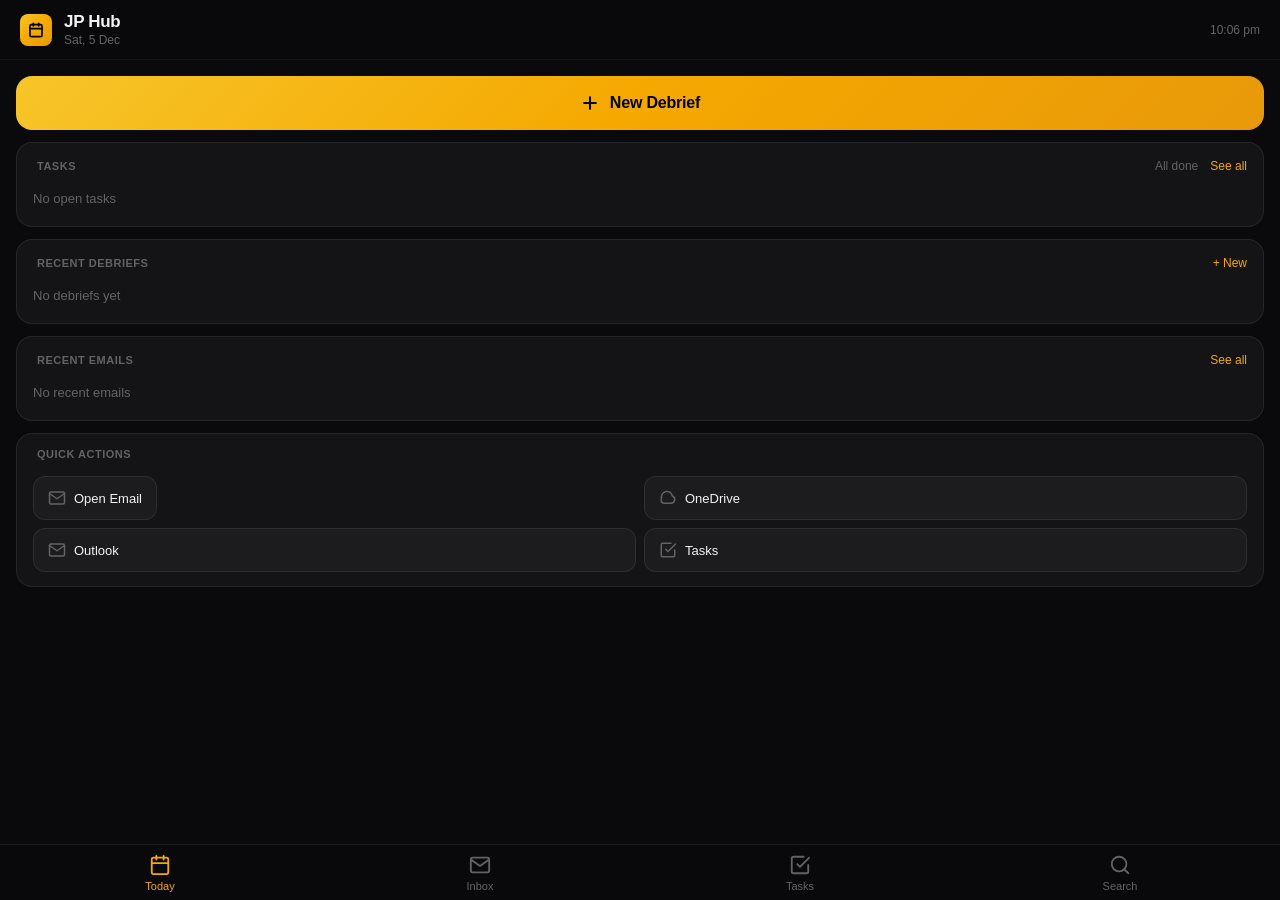
==== commit 95b8eb39: "Add Today homepage, Debrief modal, and Global Search for operational usability - Today view: default" ====
--- a/index.html
+++ b/index.html
@@ -15,29 +15,124 @@
 <body>
 
 <!-- ══════════════════════════════════════════════
-     INBOX VIEW
-══════════════════════════════════════════════ -->
-<div class="view active" id="inboxView">
+     TODAY VIEW  (default landing)
+══════════════════════════════════════════════ -->
+<div class="view active" id="todayView">
 
   <header class="app-header">
     <div class="header-badge">
-      <!-- envelope icon -->
+      <svg viewBox="0 0 24 24" fill="none" stroke="#000" stroke-width="2.5" stroke-linecap="round" stroke-linejoin="round">
+        <rect x="3" y="4" width="18" height="18" rx="2" ry="2"/>
+        <line x1="16" y1="2" x2="16" y2="6"/><line x1="8" y1="2" x2="8" y2="6"/>
+        <line x1="3" y1="10" x2="21" y2="10"/>
+      </svg>
+    </div>
+    <div class="header-titles">
+      <div class="header-title">JP Hub</div>
+      <div class="header-sub" id="todayDate"></div>
+    </div>
+    <div class="header-clock" id="appClock"></div>
+  </header>
+
+  <div class="scroll">
+
+    <!-- New Debrief CTA -->
+    <button class="debrief-cta" onclick="openDebrief()">
+      <svg width="20" height="20" viewBox="0 0 24 24" fill="none" stroke="currentColor" stroke-width="2.5" stroke-linecap="round" stroke-linejoin="round">
+        <path d="M12 5v14M5 12h14"/>
+      </svg>
+      New Debrief
+    </button>
+
+    <!-- Open Tasks -->
+    <div class="today-section">
+      <div class="today-section-header">
+        <div class="section-label">Tasks</div>
+        <div class="task-count" id="todayTaskCount"></div>
+        <button class="today-see-all" onclick="window.goTasks()">See all</button>
+      </div>
+      <div id="todayTaskList"></div>
+    </div>
+
+    <!-- Recent Debriefs -->
+    <div class="today-section">
+      <div class="today-section-header">
+        <div class="section-label">Recent Debriefs</div>
+        <button class="today-see-all" onclick="openDebrief()">+ New</button>
+      </div>
+      <div id="todayDebriefList"></div>
+    </div>
+
+    <!-- Recent Emails -->
+    <div class="today-section">
+      <div class="today-section-header">
+        <div class="section-label">Recent Emails</div>
+        <button class="today-see-all" onclick="window.goInbox()">See all</button>
+      </div>
+      <div id="todayEmailList"></div>
+    </div>
+
+    <!-- Quick Actions -->
+    <div class="today-section">
+      <div class="section-label" style="margin-bottom:8px">Quick Actions</div>
+      <div class="qa-grid">
+        <div class="pick-wrap">
+          <button class="qa-btn">
+            <svg width="18" height="18" viewBox="0 0 24 24" fill="none" stroke="currentColor" stroke-width="2" stroke-linecap="round" stroke-linejoin="round">
+              <path d="M4 4h16c1.1 0 2 .9 2 2v12c0 1.1-.9 2-2 2H4c-1.1 0-2-.9-2-2V6c0-1.1.9-2 2-2z"/>
+              <polyline points="22,6 12,13 2,6"/>
+            </svg>
+            Open Email
+          </button>
+          <input type="file" accept=".json,application/json,text/plain,*/*" id="filePicker">
+        </div>
+        <button class="qa-btn" onclick="openOneDrive()">
+          <svg width="18" height="18" viewBox="0 0 24 24" fill="none" stroke="currentColor" stroke-width="2" stroke-linecap="round" stroke-linejoin="round">
+            <path d="M3 15a4 4 0 0 0 4 4h9a5 5 0 0 0 1.82-9.65A7 7 0 0 0 3.36 12 4 4 0 0 0 3 15z"/>
+          </svg>
+          OneDrive
+        </button>
+        <button class="qa-btn" onclick="openOutlookLink()">
+          <svg width="18" height="18" viewBox="0 0 24 24" fill="none" stroke="currentColor" stroke-width="2" stroke-linecap="round" stroke-linejoin="round">
+            <path d="M4 4h16c1.1 0 2 .9 2 2v12c0 1.1-.9 2-2 2H4c-1.1 0-2-.9-2-2V6c0-1.1.9-2 2-2z"/>
+            <polyline points="22,6 12,13 2,6"/>
+          </svg>
+          Outlook
+        </button>
+        <button class="qa-btn" onclick="window.goTasks()">
+          <svg width="18" height="18" viewBox="0 0 24 24" fill="none" stroke="currentColor" stroke-width="2" stroke-linecap="round" stroke-linejoin="round">
+            <polyline points="9 11 12 14 22 4"/>
+            <path d="M21 12v7a2 2 0 0 1-2 2H5a2 2 0 0 1-2-2V5a2 2 0 0 1 2-2h11"/>
+          </svg>
+          Tasks
+        </button>
+      </div>
+    </div>
+
+  </div>
+</div>
+
+<!-- ══════════════════════════════════════════════
+     INBOX VIEW
+══════════════════════════════════════════════ -->
+<div class="view" id="inboxView">
+
+  <header class="app-header">
+    <div class="header-badge">
       <svg viewBox="0 0 24 24" fill="none" stroke="#000" stroke-width="2.5" stroke-linecap="round" stroke-linejoin="round">
         <path d="M4 4h16c1.1 0 2 .9 2 2v12c0 1.1-.9 2-2 2H4c-1.1 0-2-.9-2-2V6c0-1.1.9-2 2-2z"/>
         <polyline points="22,6 12,13 2,6"/>
       </svg>
     </div>
     <div class="header-titles">
-      <div class="header-title">JP Hub</div>
-      <div class="header-sub">AI Workflow Controller</div>
-    </div>
-    <div class="header-clock" id="appClock"></div>
+      <div class="header-title">Inbox</div>
+    </div>
   </header>
 
   <nav class="quick-nav">
     <div class="pick-wrap">
       <button class="quick-btn">&#128193; Open Email</button>
-      <input type="file" accept=".json,application/json,text/plain,*/*" id="filePicker">
+      <input type="file" accept=".json,application/json,text/plain,*/*" id="filePickerInbox">
     </div>
     <button class="quick-btn" onclick="openOneDrive()">OneDrive</button>
     <button class="quick-btn" onclick="openOutlookLink()">Outlook</button>
@@ -45,13 +140,11 @@
 
   <div class="scroll">
 
-    <!-- Recents -->
     <div id="recentSection" style="display:none; flex-direction:column; gap:12px;">
       <div class="section-label">Recent</div>
       <div id="recentList"></div>
     </div>
 
-    <!-- Empty state -->
     <div class="empty-state" id="emptyState">
       <div class="empty-icon">
         <svg viewBox="0 0 24 24" fill="none" stroke="currentColor" stroke-width="1.5" stroke-linecap="round" stroke-linejoin="round">
@@ -63,7 +156,6 @@
       <div class="empty-desc">Tap "Open Email" above to load an email JSON file from your OneDrive Pending Emails folder.</div>
     </div>
 
-    <!-- Paste fallback -->
     <details class="paste-details">
       <summary class="paste-summary">
         <svg width="16" height="16" viewBox="0 0 24 24" fill="none" stroke="currentColor" stroke-width="2" stroke-linecap="round" stroke-linejoin="round">
@@ -106,7 +198,6 @@
 
   <header class="app-header">
     <div class="header-badge">
-      <!-- checklist icon -->
       <svg viewBox="0 0 24 24" fill="none" stroke="#000" stroke-width="2.5" stroke-linecap="round" stroke-linejoin="round">
         <polyline points="9 11 12 14 22 4"/>
         <path d="M21 12v7a2 2 0 0 1-2 2H5a2 2 0 0 1-2-2V5a2 2 0 0 1 2-2h11"/>
@@ -128,10 +219,97 @@
 </div>
 
 <!-- ══════════════════════════════════════════════
+     SEARCH VIEW
+══════════════════════════════════════════════ -->
+<div class="view" id="searchView">
+
+  <header class="app-header" style="gap:10px">
+    <div class="search-bar-wrap">
+      <svg width="16" height="16" viewBox="0 0 24 24" fill="none" stroke="currentColor" stroke-width="2.5" stroke-linecap="round" stroke-linejoin="round">
+        <circle cx="11" cy="11" r="8"/><line x1="21" y1="21" x2="16.65" y2="16.65"/>
+      </svg>
+      <input
+        id="searchInput"
+        class="search-bar-input"
+        type="search"
+        placeholder="Search tasks, emails, debriefs..."
+        oninput="runSearch(this.value)"
+        autocomplete="off"
+        autocorrect="off"
+        spellcheck="false"
+      >
+    </div>
+  </header>
+
+  <div class="scroll" id="searchResults">
+    <div class="search-hint">Search tasks, emails, and debriefs</div>
+  </div>
+
+</div>
+
+<!-- ══════════════════════════════════════════════
+     DEBRIEF MODAL
+══════════════════════════════════════════════ -->
+<div class="modal-backdrop" id="debriefModal" onclick="if(event.target===this)closeDebrief()">
+  <div class="modal-sheet">
+
+    <div class="modal-header">
+      <div class="modal-title">New Debrief</div>
+      <button class="modal-close" onclick="closeDebrief()">
+        <svg width="18" height="18" viewBox="0 0 24 24" fill="none" stroke="currentColor" stroke-width="2.5" stroke-linecap="round" stroke-linejoin="round">
+          <line x1="18" y1="6" x2="6" y2="18"/><line x1="6" y1="6" x2="18" y2="18"/>
+        </svg>
+      </button>
+    </div>
+
+    <div class="modal-body">
+
+      <div class="field-group">
+        <label class="field-label">Hospital / Site</label>
+        <input
+          id="debriefHospital"
+          class="field-input"
+          type="text"
+          placeholder="e.g. Royal North Shore"
+          list="hospitalSuggestions"
+          autocomplete="off"
+        >
+        <datalist id="hospitalSuggestions"></datalist>
+      </div>
+
+      <div class="field-group">
+        <label class="field-label">Notes</label>
+        <textarea
+          id="debriefNotes"
+          class="field-textarea"
+          placeholder="Brain dump — what happened, follow-ups, impressions..."
+          rows="5"
+        ></textarea>
+      </div>
+
+    </div>
+
+    <div class="modal-footer">
+      <button class="modal-cancel" onclick="closeDebrief()">Cancel</button>
+      <button class="modal-submit" onclick="submitDebrief()">Save Debrief</button>
+    </div>
+
+  </div>
+</div>
+
+<!-- ══════════════════════════════════════════════
      TAB BAR
 ══════════════════════════════════════════════ -->
 <nav class="tab-bar">
-  <button class="tab active" id="tab-inbox" onclick="goInbox()">
+  <button class="tab active" id="tab-today" onclick="goToday()">
+    <svg viewBox="0 0 24 24" fill="none" stroke="currentColor" stroke-width="2" stroke-linecap="round" stroke-linejoin="round">
+      <rect x="3" y="4" width="18" height="18" rx="2" ry="2"/>
+      <line x1="16" y1="2" x2="16" y2="6"/><line x1="8" y1="2" x2="8" y2="6"/>
+      <line x1="3" y1="10" x2="21" y2="10"/>
+    </svg>
+    Today
+  </button>
+  <button class="tab" id="tab-inbox" onclick="goInbox()">
     <svg viewBox="0 0 24 24" fill="none" stroke="currentColor" stroke-width="2" stroke-linecap="round" stroke-linejoin="round">
       <path d="M4 4h16c1.1 0 2 .9 2 2v12c0 1.1-.9 2-2 2H4c-1.1 0-2-.9-2-2V6c0-1.1.9-2 2-2z"/>
       <polyline points="22,6 12,13 2,6"/>
@@ -145,6 +323,12 @@
     </svg>
     Tasks
   </button>
+  <button class="tab" id="tab-search" onclick="openSearch()">
+    <svg viewBox="0 0 24 24" fill="none" stroke="currentColor" stroke-width="2" stroke-linecap="round" stroke-linejoin="round">
+      <circle cx="11" cy="11" r="8"/><line x1="21" y1="21" x2="16.65" y2="16.65"/>
+    </svg>
+    Search
+  </button>
 </nav>
 
 <!-- ══════════════════════════════════════════════
--- a/css/components.css
+++ b/css/components.css
@@ -495,3 +495,391 @@
   opacity: 1;
   transform: translateX(-50%) translateY(0);
 }
+
+/* ── TODAY VIEW ── */
+
+.debrief-cta {
+  display: flex;
+  align-items: center;
+  justify-content: center;
+  gap: 10px;
+  width: 100%;
+  padding: 16px;
+  background: var(--gold-grad);
+  border: none;
+  border-radius: 16px;
+  font-size: 16px;
+  font-weight: 700;
+  color: #000;
+  cursor: pointer;
+  -webkit-tap-highlight-color: transparent;
+  min-height: 54px;
+  letter-spacing: -0.2px;
+  transition: opacity 0.15s, transform 0.1s;
+}
+.debrief-cta:active { opacity: 0.85; transform: scale(0.98); }
+
+.today-section {
+  background: var(--surface);
+  border: 1px solid var(--border);
+  border-radius: 16px;
+  padding: 14px 16px;
+  display: flex;
+  flex-direction: column;
+  gap: 8px;
+}
+
+.today-section-header {
+  display: flex;
+  align-items: center;
+  gap: 8px;
+  margin-bottom: 2px;
+}
+.today-section-header .section-label { flex: 1; }
+.today-section-header .task-count { font-size: 12px; color: var(--text3); }
+
+.today-see-all {
+  background: none;
+  border: none;
+  font-size: 12px;
+  font-weight: 500;
+  color: var(--gold);
+  cursor: pointer;
+  padding: 2px 0;
+  -webkit-tap-highlight-color: transparent;
+  flex-shrink: 0;
+}
+
+.today-row {
+  display: flex;
+  align-items: center;
+  gap: 10px;
+  padding: 8px 0;
+  border-top: 1px solid var(--border2);
+  cursor: pointer;
+  -webkit-tap-highlight-color: transparent;
+  min-height: 40px;
+}
+.today-row:first-child { border-top: none; }
+.today-row-dot {
+  width: 8px;
+  height: 8px;
+  border-radius: 50%;
+  flex-shrink: 0;
+}
+.today-row-text {
+  flex: 1;
+  font-size: 14px;
+  font-weight: 500;
+  white-space: nowrap;
+  overflow: hidden;
+  text-overflow: ellipsis;
+  color: var(--text1);
+}
+.today-row-sub {
+  font-size: 12px;
+  color: var(--text3);
+  flex-shrink: 0;
+  max-width: 120px;
+  overflow: hidden;
+  text-overflow: ellipsis;
+  white-space: nowrap;
+}
+.today-row-badge {
+  font-size: 11px;
+  font-weight: 500;
+  color: var(--text3);
+  flex-shrink: 0;
+}
+
+.empty-hint {
+  font-size: 13px;
+  color: var(--text3);
+  padding: 6px 0;
+}
+
+/* ── QUICK ACTIONS GRID ── */
+.qa-grid {
+  display: grid;
+  grid-template-columns: 1fr 1fr;
+  gap: 8px;
+}
+
+.qa-btn {
+  display: flex;
+  align-items: center;
+  gap: 8px;
+  padding: 12px 14px;
+  background: var(--surface2);
+  border: 1px solid var(--border);
+  border-radius: 12px;
+  font-size: 13px;
+  font-weight: 500;
+  color: var(--text1);
+  cursor: pointer;
+  -webkit-tap-highlight-color: transparent;
+  transition: background 0.15s, transform 0.1s;
+  min-height: 44px;
+  text-align: left;
+}
+.qa-btn:active { background: rgba(255,255,255,0.06); transform: scale(0.97); }
+.qa-btn svg { flex-shrink: 0; color: var(--text3); }
+
+/* ── DEBRIEF CARDS (today / modal) ── */
+.debrief-card {
+  padding: 8px 0;
+  border-top: 1px solid var(--border2);
+}
+.debrief-card:first-child { border-top: none; }
+.debrief-header {
+  display: flex;
+  align-items: center;
+  justify-content: space-between;
+  gap: 8px;
+}
+.debrief-hospital {
+  font-size: 14px;
+  font-weight: 600;
+  color: var(--text1);
+  flex: 1;
+  white-space: nowrap;
+  overflow: hidden;
+  text-overflow: ellipsis;
+}
+.debrief-time {
+  font-size: 11px;
+  color: var(--text3);
+  flex-shrink: 0;
+  font-variant-numeric: tabular-nums;
+}
+.debrief-notes {
+  font-size: 13px;
+  color: var(--text2);
+  line-height: 1.45;
+  margin-top: 4px;
+  display: -webkit-box;
+  -webkit-line-clamp: 2;
+  -webkit-box-orient: vertical;
+  overflow: hidden;
+}
+
+/* ── DEBRIEF MODAL ── */
+.modal-backdrop {
+  position: fixed;
+  inset: 0;
+  background: rgba(0,0,0,0.55);
+  backdrop-filter: blur(6px);
+  -webkit-backdrop-filter: blur(6px);
+  z-index: 500;
+  display: flex;
+  align-items: flex-end;
+  opacity: 0;
+  pointer-events: none;
+  transition: opacity 0.25s;
+}
+.modal-backdrop.open {
+  opacity: 1;
+  pointer-events: auto;
+}
+.modal-backdrop.open .modal-sheet {
+  transform: translateY(0);
+}
+
+.modal-sheet {
+  width: 100%;
+  background: var(--surface);
+  border-top: 1px solid var(--border);
+  border-radius: 20px 20px 0 0;
+  padding-bottom: calc(var(--safe-bottom) + 8px);
+  transform: translateY(100%);
+  transition: transform 0.32s cubic-bezier(0.32, 0.72, 0, 1);
+}
+
+.modal-header {
+  display: flex;
+  align-items: center;
+  padding: 18px 20px 12px;
+  border-bottom: 1px solid var(--border2);
+}
+.modal-title {
+  flex: 1;
+  font-size: 17px;
+  font-weight: 700;
+  letter-spacing: -0.3px;
+}
+.modal-close {
+  width: 32px;
+  height: 32px;
+  border-radius: 50%;
+  background: var(--surface2);
+  border: none;
+  display: flex;
+  align-items: center;
+  justify-content: center;
+  cursor: pointer;
+  -webkit-tap-highlight-color: transparent;
+  color: var(--text2);
+}
+.modal-close:active { opacity: 0.6; }
+
+.modal-body {
+  padding: 16px 20px;
+  display: flex;
+  flex-direction: column;
+  gap: 14px;
+}
+
+.field-group {
+  display: flex;
+  flex-direction: column;
+  gap: 6px;
+}
+.field-label {
+  font-size: 12px;
+  font-weight: 600;
+  letter-spacing: 0.3px;
+  text-transform: uppercase;
+  color: var(--text3);
+}
+.field-input {
+  padding: 12px 14px;
+  background: var(--surface2);
+  border: 1px solid var(--border);
+  border-radius: 12px;
+  font-size: 15px;
+  color: var(--text1);
+  outline: none;
+  font-family: inherit;
+  -webkit-appearance: none;
+  min-height: 44px;
+  transition: border-color 0.15s;
+}
+.field-input:focus { border-color: rgba(245,168,0,0.45); }
+.field-textarea {
+  padding: 12px 14px;
+  background: var(--surface2);
+  border: 1px solid var(--border);
+  border-radius: 12px;
+  font-size: 15px;
+  color: var(--text1);
+  outline: none;
+  font-family: inherit;
+  -webkit-appearance: none;
+  resize: none;
+  line-height: 1.55;
+  transition: border-color 0.15s;
+}
+.field-textarea:focus { border-color: rgba(245,168,0,0.45); }
+
+.modal-footer {
+  display: flex;
+  gap: 10px;
+  padding: 12px 20px 4px;
+  border-top: 1px solid var(--border2);
+}
+.modal-cancel {
+  flex: 1;
+  padding: 13px;
+  background: var(--surface2);
+  border: 1px solid var(--border);
+  border-radius: 12px;
+  font-size: 15px;
+  font-weight: 600;
+  color: var(--text2);
+  cursor: pointer;
+  -webkit-tap-highlight-color: transparent;
+  min-height: 44px;
+}
+.modal-submit {
+  flex: 2;
+  padding: 13px;
+  background: var(--gold-grad);
+  border: none;
+  border-radius: 12px;
+  font-size: 15px;
+  font-weight: 700;
+  color: #000;
+  cursor: pointer;
+  -webkit-tap-highlight-color: transparent;
+  min-height: 44px;
+  transition: opacity 0.15s;
+}
+.modal-submit:active { opacity: 0.85; }
+
+/* ── SEARCH VIEW ── */
+.search-bar-wrap {
+  flex: 1;
+  display: flex;
+  align-items: center;
+  gap: 10px;
+  background: var(--surface);
+  border: 1px solid var(--border);
+  border-radius: 12px;
+  padding: 0 14px;
+  height: 42px;
+  color: var(--text3);
+}
+.search-bar-input {
+  flex: 1;
+  background: none;
+  border: none;
+  outline: none;
+  font-size: 15px;
+  color: var(--text1);
+  font-family: inherit;
+  -webkit-appearance: none;
+  min-height: 0;
+}
+.search-bar-input::placeholder { color: var(--text3); }
+.search-bar-input::-webkit-search-cancel-button { -webkit-appearance: none; }
+
+.search-hint {
+  font-size: 14px;
+  color: var(--text3);
+  text-align: center;
+  padding: 48px 24px;
+}
+
+.sr-card {
+  display: flex;
+  align-items: center;
+  gap: 12px;
+  background: var(--surface);
+  border: 1px solid var(--border);
+  border-radius: 14px;
+  padding: 13px 14px;
+  cursor: pointer;
+  -webkit-tap-highlight-color: transparent;
+  transition: background 0.15s;
+  animation: fadeUp 0.2s ease both;
+}
+.sr-card:active { background: var(--surface2); }
+
+.sr-dot {
+  width: 8px;
+  height: 8px;
+  border-radius: 50%;
+  flex-shrink: 0;
+}
+.sr-body { flex: 1; min-width: 0; }
+.sr-title {
+  font-size: 14px;
+  font-weight: 500;
+  color: var(--text1);
+  white-space: nowrap;
+  overflow: hidden;
+  text-overflow: ellipsis;
+}
+.sr-meta {
+  font-size: 12px;
+  color: var(--text3);
+  margin-top: 2px;
+  white-space: nowrap;
+  overflow: hidden;
+  text-overflow: ellipsis;
+}
+.sr-chev {
+  font-size: 18px;
+  color: var(--text3);
+  flex-shrink: 0;
+}
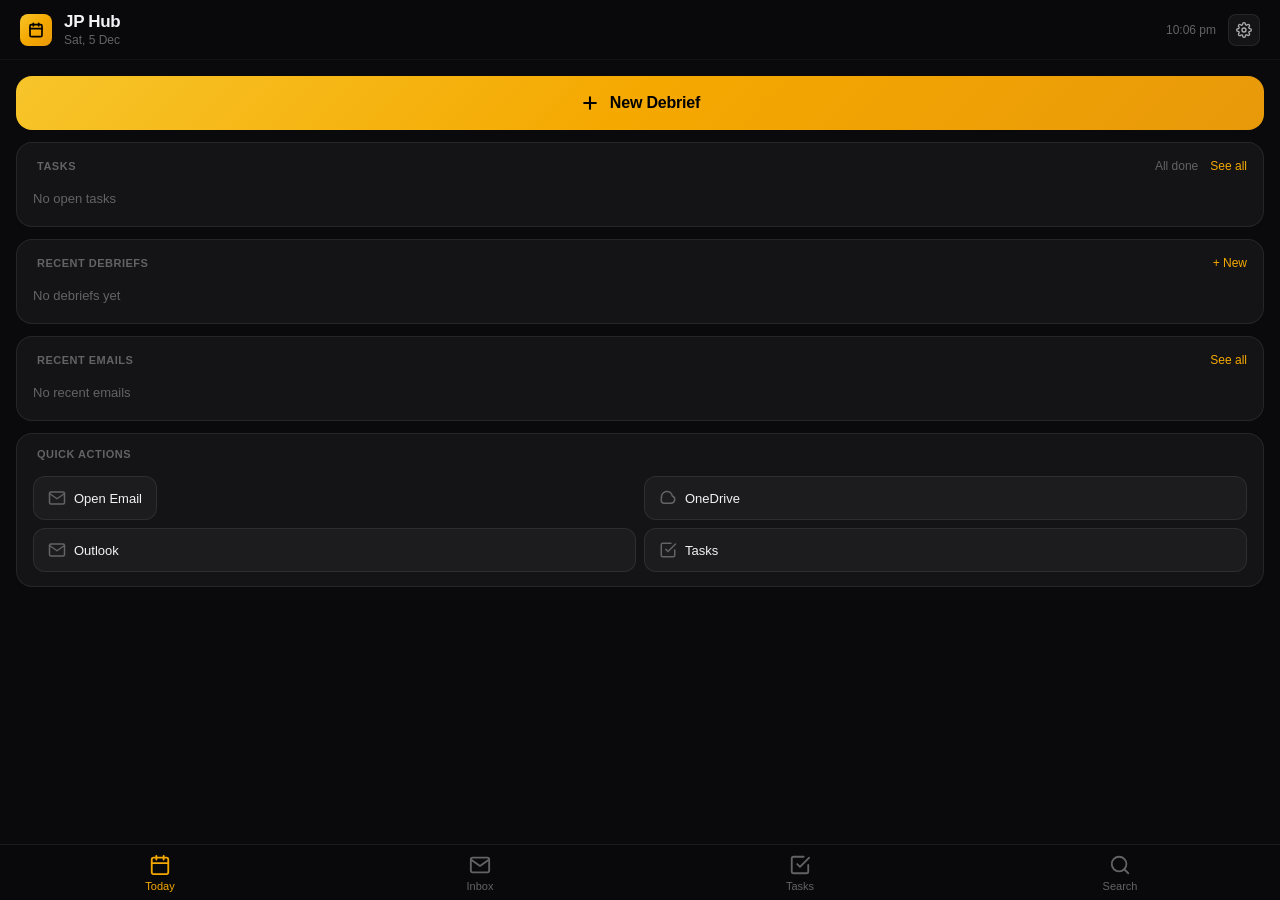
==== commit 2d32cc22: "Scaffold public-safe config layer: Settings screen, sample config, JSON export - Settings modal: dev" ====
--- a/index.html
+++ b/index.html
@@ -32,6 +32,12 @@
       <div class="header-sub" id="todayDate"></div>
     </div>
     <div class="header-clock" id="appClock"></div>
+    <button class="header-icon-btn" onclick="openSettings()" aria-label="Settings">
+      <svg viewBox="0 0 24 24" fill="none" stroke="currentColor" stroke-width="2" stroke-linecap="round" stroke-linejoin="round">
+        <circle cx="12" cy="12" r="3"/>
+        <path d="M19.4 15a1.65 1.65 0 0 0 .33 1.82l.06.06a2 2 0 1 1-2.83 2.83l-.06-.06a1.65 1.65 0 0 0-1.82-.33 1.65 1.65 0 0 0-1 1.51V21a2 2 0 0 1-4 0v-.09A1.65 1.65 0 0 0 9 19.4a1.65 1.65 0 0 0-1.82.33l-.06.06a2 2 0 1 1-2.83-2.83l.06-.06a1.65 1.65 0 0 0 .33-1.82 1.65 1.65 0 0 0-1.51-1H3a2 2 0 0 1 0-4h.09A1.65 1.65 0 0 0 4.6 9a1.65 1.65 0 0 0-.33-1.82l-.06-.06a2 2 0 1 1 2.83-2.83l.06.06a1.65 1.65 0 0 0 1.82.33H9a1.65 1.65 0 0 0 1-1.51V3a2 2 0 0 1 4 0v.09a1.65 1.65 0 0 0 1 1.51 1.65 1.65 0 0 0 1.82-.33l.06-.06a2 2 0 1 1 2.83 2.83l-.06.06a1.65 1.65 0 0 0-.33 1.82V9a1.65 1.65 0 0 0 1.51 1H21a2 2 0 0 1 0 4h-.09a1.65 1.65 0 0 0-1.51 1z"/>
+      </svg>
+    </button>
   </header>
 
   <div class="scroll">
@@ -291,7 +297,59 @@
 
     <div class="modal-footer">
       <button class="modal-cancel" onclick="closeDebrief()">Cancel</button>
-      <button class="modal-submit" onclick="submitDebrief()">Save Debrief</button>
+      <button class="modal-submit" onclick="submitDebrief()">Save &amp; Export JSON</button>
+    </div>
+
+  </div>
+</div>
+
+<!-- ══════════════════════════════════════════════
+     SETTINGS MODAL
+══════════════════════════════════════════════ -->
+<div class="modal-backdrop" id="settingsModal" onclick="if(event.target===this)closeSettings()">
+  <div class="modal-sheet">
+
+    <div class="modal-header">
+      <div class="modal-title">Settings</div>
+      <button class="modal-close" onclick="closeSettings()">
+        <svg width="18" height="18" viewBox="0 0 24 24" fill="none" stroke="currentColor" stroke-width="2.5" stroke-linecap="round" stroke-linejoin="round">
+          <line x1="18" y1="6" x2="6" y2="18"/><line x1="6" y1="6" x2="18" y2="18"/>
+        </svg>
+      </button>
+    </div>
+
+    <div class="modal-body">
+
+      <div class="settings-note">
+        These values are stored only on this device and are never committed
+        to GitHub or shared publicly.
+      </div>
+
+      <div class="field-group">
+        <label class="field-label">Backend Endpoint</label>
+        <input id="setEndpoint" class="field-input" type="url" placeholder="Power Automate HTTP trigger URL" autocomplete="off">
+      </div>
+
+      <div class="field-group">
+        <label class="field-label">API Key</label>
+        <input id="setApiKey" class="field-input" type="password" placeholder="Shared secret (x-api-key)" autocomplete="off">
+      </div>
+
+      <div class="field-group">
+        <label class="field-label">OneDrive Link</label>
+        <input id="setOneDrive" class="field-input" type="url" placeholder="Private OneDrive folder link" autocomplete="off">
+      </div>
+
+      <div class="field-group">
+        <label class="field-label">Outlook Link</label>
+        <input id="setOutlook" class="field-input" type="url" placeholder="Outlook web link (optional)" autocomplete="off">
+      </div>
+
+    </div>
+
+    <div class="modal-footer">
+      <button class="modal-cancel" onclick="closeSettings()">Cancel</button>
+      <button class="modal-submit" onclick="submitSettings()">Save Settings</button>
     </div>
 
   </div>
--- a/css/components.css
+++ b/css/components.css
@@ -496,6 +496,36 @@
   transform: translateX(-50%) translateY(0);
 }
 
+/* ── HEADER ICON BUTTON ── */
+.header-icon-btn {
+  width: 32px;
+  height: 32px;
+  border-radius: 8px;
+  background: var(--surface);
+  border: 1px solid var(--border);
+  display: flex;
+  align-items: center;
+  justify-content: center;
+  cursor: pointer;
+  -webkit-tap-highlight-color: transparent;
+  color: var(--text2);
+  flex-shrink: 0;
+  transition: background 0.15s;
+}
+.header-icon-btn:active { background: var(--surface2); }
+.header-icon-btn svg { width: 16px; height: 16px; }
+
+/* ── SETTINGS NOTE ── */
+.settings-note {
+  font-size: 12px;
+  color: var(--text3);
+  line-height: 1.5;
+  padding: 10px 12px;
+  background: var(--surface2);
+  border: 1px solid var(--border);
+  border-radius: 10px;
+}
+
 /* ── TODAY VIEW ── */
 
 .debrief-cta {
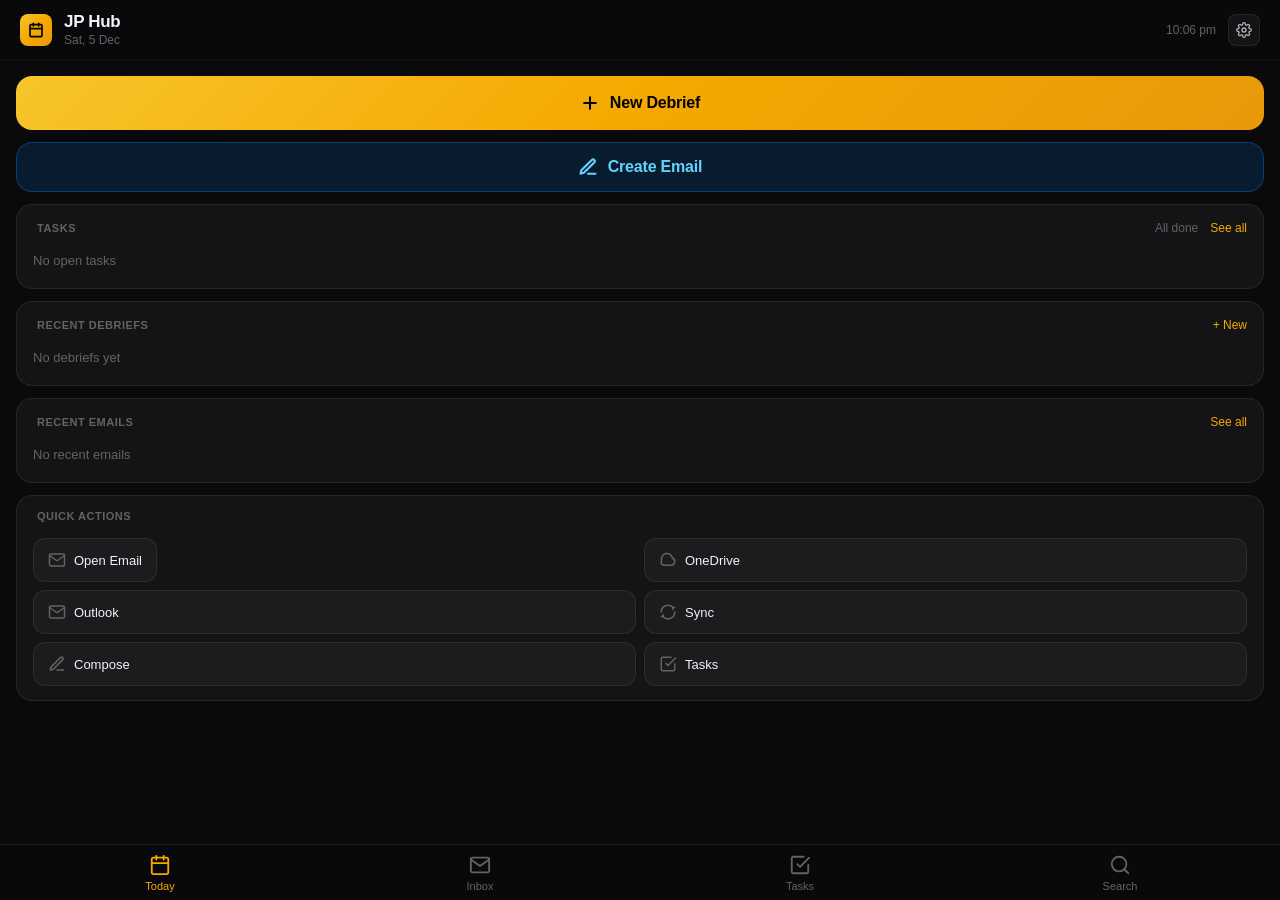
==== commit 92fdcee2: "Add Hub compose and Power Automate bridge" ====
--- a/index.html
+++ b/index.html
@@ -1,48 +1,48 @@
-<!DOCTYPE html>
-<html lang="en">
-<head>
-  <meta charset="UTF-8">
-  <meta name="viewport" content="width=device-width, initial-scale=1.0, viewport-fit=cover">
-  <meta name="apple-mobile-web-app-capable" content="yes">
-  <meta name="apple-mobile-web-app-status-bar-style" content="black-translucent">
-  <meta name="theme-color" content="#0A0A0C">
-  <title>JP Hub</title>
-  <link rel="manifest" href="manifest.webmanifest">
-  <link rel="stylesheet" href="css/base.css">
-  <link rel="stylesheet" href="css/layout.css">
-  <link rel="stylesheet" href="css/components.css">
-</head>
-<body>
-
-<!-- ══════════════════════════════════════════════
-     TODAY VIEW  (default landing)
-══════════════════════════════════════════════ -->
-<div class="view active" id="todayView">
-
-  <header class="app-header">
-    <div class="header-badge">
-      <svg viewBox="0 0 24 24" fill="none" stroke="#000" stroke-width="2.5" stroke-linecap="round" stroke-linejoin="round">
-        <rect x="3" y="4" width="18" height="18" rx="2" ry="2"/>
-        <line x1="16" y1="2" x2="16" y2="6"/><line x1="8" y1="2" x2="8" y2="6"/>
-        <line x1="3" y1="10" x2="21" y2="10"/>
-      </svg>
-    </div>
-    <div class="header-titles">
-      <div class="header-title">JP Hub</div>
-      <div class="header-sub" id="todayDate"></div>
-    </div>
-    <div class="header-clock" id="appClock"></div>
-    <button class="header-icon-btn" onclick="openSettings()" aria-label="Settings">
-      <svg viewBox="0 0 24 24" fill="none" stroke="currentColor" stroke-width="2" stroke-linecap="round" stroke-linejoin="round">
-        <circle cx="12" cy="12" r="3"/>
-        <path d="M19.4 15a1.65 1.65 0 0 0 .33 1.82l.06.06a2 2 0 1 1-2.83 2.83l-.06-.06a1.65 1.65 0 0 0-1.82-.33 1.65 1.65 0 0 0-1 1.51V21a2 2 0 0 1-4 0v-.09A1.65 1.65 0 0 0 9 19.4a1.65 1.65 0 0 0-1.82.33l-.06.06a2 2 0 1 1-2.83-2.83l.06-.06a1.65 1.65 0 0 0 .33-1.82 1.65 1.65 0 0 0-1.51-1H3a2 2 0 0 1 0-4h.09A1.65 1.65 0 0 0 4.6 9a1.65 1.65 0 0 0-.33-1.82l-.06-.06a2 2 0 1 1 2.83-2.83l.06.06a1.65 1.65 0 0 0 1.82.33H9a1.65 1.65 0 0 0 1-1.51V3a2 2 0 0 1 4 0v.09a1.65 1.65 0 0 0 1 1.51 1.65 1.65 0 0 0 1.82-.33l.06-.06a2 2 0 1 1 2.83 2.83l-.06.06a1.65 1.65 0 0 0-.33 1.82V9a1.65 1.65 0 0 0 1.51 1H21a2 2 0 0 1 0 4h-.09a1.65 1.65 0 0 0-1.51 1z"/>
-      </svg>
-    </button>
-  </header>
-
-  <div class="scroll">
-
-    <!-- New Debrief CTA -->
+<!DOCTYPE html>
+<html lang="en">
+<head>
+  <meta charset="UTF-8">
+  <meta name="viewport" content="width=device-width, initial-scale=1.0, viewport-fit=cover">
+  <meta name="apple-mobile-web-app-capable" content="yes">
+  <meta name="apple-mobile-web-app-status-bar-style" content="black-translucent">
+  <meta name="theme-color" content="#0A0A0C">
+  <title>JP Hub</title>
+  <link rel="manifest" href="manifest.webmanifest">
+  <link rel="stylesheet" href="css/base.css">
+  <link rel="stylesheet" href="css/layout.css">
+  <link rel="stylesheet" href="css/components.css">
+</head>
+<body>
+
+<!-- ══════════════════════════════════════════════
+     TODAY VIEW  (default landing)
+══════════════════════════════════════════════ -->
+<div class="view active" id="todayView">
+
+  <header class="app-header">
+    <div class="header-badge">
+      <svg viewBox="0 0 24 24" fill="none" stroke="#000" stroke-width="2.5" stroke-linecap="round" stroke-linejoin="round">
+        <rect x="3" y="4" width="18" height="18" rx="2" ry="2"/>
+        <line x1="16" y1="2" x2="16" y2="6"/><line x1="8" y1="2" x2="8" y2="6"/>
+        <line x1="3" y1="10" x2="21" y2="10"/>
+      </svg>
+    </div>
+    <div class="header-titles">
+      <div class="header-title">JP Hub</div>
+      <div class="header-sub" id="todayDate"></div>
+    </div>
+    <div class="header-clock" id="appClock"></div>
+    <button class="header-icon-btn" onclick="openSettings()" aria-label="Settings">
+      <svg viewBox="0 0 24 24" fill="none" stroke="currentColor" stroke-width="2" stroke-linecap="round" stroke-linejoin="round">
+        <circle cx="12" cy="12" r="3"/>
+        <path d="M19.4 15a1.65 1.65 0 0 0 .33 1.82l.06.06a2 2 0 1 1-2.83 2.83l-.06-.06a1.65 1.65 0 0 0-1.82-.33 1.65 1.65 0 0 0-1 1.51V21a2 2 0 0 1-4 0v-.09A1.65 1.65 0 0 0 9 19.4a1.65 1.65 0 0 0-1.82.33l-.06.06a2 2 0 1 1-2.83-2.83l.06-.06a1.65 1.65 0 0 0 .33-1.82 1.65 1.65 0 0 0-1.51-1H3a2 2 0 0 1 0-4h.09A1.65 1.65 0 0 0 4.6 9a1.65 1.65 0 0 0-.33-1.82l-.06-.06a2 2 0 1 1 2.83-2.83l.06.06a1.65 1.65 0 0 0 1.82.33H9a1.65 1.65 0 0 0 1-1.51V3a2 2 0 0 1 4 0v.09a1.65 1.65 0 0 0 1 1.51 1.65 1.65 0 0 0 1.82-.33l.06-.06a2 2 0 1 1 2.83 2.83l-.06.06a1.65 1.65 0 0 0-.33 1.82V9a1.65 1.65 0 0 0 1.51 1H21a2 2 0 0 1 0 4h-.09a1.65 1.65 0 0 0-1.51 1z"/>
+      </svg>
+    </button>
+  </header>
+
+  <div class="scroll">
+
+    <!-- New Debrief CTA -->
     <button class="debrief-cta" onclick="openDebrief()">
       <svg width="20" height="20" viewBox="0 0 24 24" fill="none" stroke="currentColor" stroke-width="2.5" stroke-linecap="round" stroke-linejoin="round">
         <path d="M12 5v14M5 12h14"/>
@@ -50,54 +50,62 @@
       New Debrief
     </button>
 
-    <!-- Open Tasks -->
-    <div class="today-section">
-      <div class="today-section-header">
-        <div class="section-label">Tasks</div>
-        <div class="task-count" id="todayTaskCount"></div>
-        <button class="today-see-all" onclick="window.goTasks()">See all</button>
-      </div>
-      <div id="todayTaskList"></div>
-    </div>
-
-    <!-- Recent Debriefs -->
-    <div class="today-section">
-      <div class="today-section-header">
-        <div class="section-label">Recent Debriefs</div>
-        <button class="today-see-all" onclick="openDebrief()">+ New</button>
-      </div>
-      <div id="todayDebriefList"></div>
-    </div>
-
-    <!-- Recent Emails -->
-    <div class="today-section">
-      <div class="today-section-header">
-        <div class="section-label">Recent Emails</div>
-        <button class="today-see-all" onclick="window.goInbox()">See all</button>
-      </div>
-      <div id="todayEmailList"></div>
-    </div>
-
-    <!-- Quick Actions -->
-    <div class="today-section">
-      <div class="section-label" style="margin-bottom:8px">Quick Actions</div>
-      <div class="qa-grid">
-        <div class="pick-wrap">
-          <button class="qa-btn">
-            <svg width="18" height="18" viewBox="0 0 24 24" fill="none" stroke="currentColor" stroke-width="2" stroke-linecap="round" stroke-linejoin="round">
-              <path d="M4 4h16c1.1 0 2 .9 2 2v12c0 1.1-.9 2-2 2H4c-1.1 0-2-.9-2-2V6c0-1.1.9-2 2-2z"/>
-              <polyline points="22,6 12,13 2,6"/>
-            </svg>
-            Open Email
-          </button>
-          <input type="file" accept=".json,application/json,text/plain,*/*" id="filePicker">
-        </div>
-        <button class="qa-btn" onclick="openOneDrive()">
-          <svg width="18" height="18" viewBox="0 0 24 24" fill="none" stroke="currentColor" stroke-width="2" stroke-linecap="round" stroke-linejoin="round">
-            <path d="M3 15a4 4 0 0 0 4 4h9a5 5 0 0 0 1.82-9.65A7 7 0 0 0 3.36 12 4 4 0 0 0 3 15z"/>
-          </svg>
-          OneDrive
-        </button>
+    <button class="compose-cta" onclick="goCompose()">
+      <svg width="20" height="20" viewBox="0 0 24 24" fill="none" stroke="currentColor" stroke-width="2.5" stroke-linecap="round" stroke-linejoin="round">
+        <path d="M12 20h9"/>
+        <path d="M16.5 3.5a2.12 2.12 0 0 1 3 3L7 19l-4 1 1-4Z"/>
+      </svg>
+      Create Email
+    </button>
+
+    <!-- Open Tasks -->
+    <div class="today-section">
+      <div class="today-section-header">
+        <div class="section-label">Tasks</div>
+        <div class="task-count" id="todayTaskCount"></div>
+        <button class="today-see-all" onclick="window.goTasks()">See all</button>
+      </div>
+      <div id="todayTaskList"></div>
+    </div>
+
+    <!-- Recent Debriefs -->
+    <div class="today-section">
+      <div class="today-section-header">
+        <div class="section-label">Recent Debriefs</div>
+        <button class="today-see-all" onclick="openDebrief()">+ New</button>
+      </div>
+      <div id="todayDebriefList"></div>
+    </div>
+
+    <!-- Recent Emails -->
+    <div class="today-section">
+      <div class="today-section-header">
+        <div class="section-label">Recent Emails</div>
+        <button class="today-see-all" onclick="window.goInbox()">See all</button>
+      </div>
+      <div id="todayEmailList"></div>
+    </div>
+
+    <!-- Quick Actions -->
+    <div class="today-section">
+      <div class="section-label" style="margin-bottom:8px">Quick Actions</div>
+      <div class="qa-grid">
+        <div class="pick-wrap">
+          <button class="qa-btn">
+            <svg width="18" height="18" viewBox="0 0 24 24" fill="none" stroke="currentColor" stroke-width="2" stroke-linecap="round" stroke-linejoin="round">
+              <path d="M4 4h16c1.1 0 2 .9 2 2v12c0 1.1-.9 2-2 2H4c-1.1 0-2-.9-2-2V6c0-1.1.9-2 2-2z"/>
+              <polyline points="22,6 12,13 2,6"/>
+            </svg>
+            Open Email
+          </button>
+          <input type="file" accept=".json,application/json,text/plain,*/*" id="filePicker">
+        </div>
+        <button class="qa-btn" onclick="openOneDrive()">
+          <svg width="18" height="18" viewBox="0 0 24 24" fill="none" stroke="currentColor" stroke-width="2" stroke-linecap="round" stroke-linejoin="round">
+            <path d="M3 15a4 4 0 0 0 4 4h9a5 5 0 0 0 1.82-9.65A7 7 0 0 0 3.36 12 4 4 0 0 0 3 15z"/>
+          </svg>
+          OneDrive
+        </button>
         <button class="qa-btn" onclick="openOutlookLink()">
           <svg width="18" height="18" viewBox="0 0 24 24" fill="none" stroke="currentColor" stroke-width="2" stroke-linecap="round" stroke-linejoin="round">
             <path d="M4 4h16c1.1 0 2 .9 2 2v12c0 1.1-.9 2-2 2H4c-1.1 0-2-.9-2-2V6c0-1.1.9-2 2-2z"/>
@@ -105,299 +113,396 @@
           </svg>
           Outlook
         </button>
+        <button class="qa-btn" onclick="syncInbox()">
+          <svg width="18" height="18" viewBox="0 0 24 24" fill="none" stroke="currentColor" stroke-width="2" stroke-linecap="round" stroke-linejoin="round">
+            <path d="M21 12a9 9 0 0 1-15.5 6.2"/>
+            <path d="M3 12A9 9 0 0 1 18.5 5.8"/>
+            <polyline points="3 18 5.5 18 5.5 15.5"/>
+            <polyline points="21 6 18.5 6 18.5 8.5"/>
+          </svg>
+          Sync
+        </button>
+        <button class="qa-btn" onclick="goCompose()">
+          <svg width="18" height="18" viewBox="0 0 24 24" fill="none" stroke="currentColor" stroke-width="2" stroke-linecap="round" stroke-linejoin="round">
+            <path d="M12 20h9"/>
+            <path d="M16.5 3.5a2.12 2.12 0 0 1 3 3L7 19l-4 1 1-4Z"/>
+          </svg>
+          Compose
+        </button>
         <button class="qa-btn" onclick="window.goTasks()">
           <svg width="18" height="18" viewBox="0 0 24 24" fill="none" stroke="currentColor" stroke-width="2" stroke-linecap="round" stroke-linejoin="round">
             <polyline points="9 11 12 14 22 4"/>
             <path d="M21 12v7a2 2 0 0 1-2 2H5a2 2 0 0 1-2-2V5a2 2 0 0 1 2-2h11"/>
-          </svg>
-          Tasks
-        </button>
-      </div>
-    </div>
-
-  </div>
+          </svg>
+          Tasks
+        </button>
+      </div>
+    </div>
+
+  </div>
+</div>
+
+<!-- ══════════════════════════════════════════════
+     INBOX VIEW
+══════════════════════════════════════════════ -->
+<div class="view" id="inboxView">
+
+  <header class="app-header">
+    <div class="header-badge">
+      <svg viewBox="0 0 24 24" fill="none" stroke="#000" stroke-width="2.5" stroke-linecap="round" stroke-linejoin="round">
+        <path d="M4 4h16c1.1 0 2 .9 2 2v12c0 1.1-.9 2-2 2H4c-1.1 0-2-.9-2-2V6c0-1.1.9-2 2-2z"/>
+        <polyline points="22,6 12,13 2,6"/>
+      </svg>
+    </div>
+    <div class="header-titles">
+      <div class="header-title">Inbox</div>
+    </div>
+  </header>
+
+  <nav class="quick-nav">
+    <div class="pick-wrap">
+      <button class="quick-btn">&#128193; Open Email</button>
+      <input type="file" accept=".json,application/json,text/plain,*/*" id="filePickerInbox">
+    </div>
+    <button class="quick-btn" onclick="openOneDrive()">OneDrive</button>
+    <button class="quick-btn" onclick="openOutlookLink()">Outlook</button>
+  </nav>
+
+  <div class="scroll">
+
+    <div id="recentSection" style="display:none; flex-direction:column; gap:12px;">
+      <div class="section-label">Recent</div>
+      <div id="recentList"></div>
+    </div>
+
+    <div class="empty-state" id="emptyState">
+      <div class="empty-icon">
+        <svg viewBox="0 0 24 24" fill="none" stroke="currentColor" stroke-width="1.5" stroke-linecap="round" stroke-linejoin="round">
+          <path d="M4 4h16c1.1 0 2 .9 2 2v12c0 1.1-.9 2-2 2H4c-1.1 0-2-.9-2-2V6c0-1.1.9-2 2-2z"/>
+          <polyline points="22,6 12,13 2,6"/>
+        </svg>
+      </div>
+      <div class="empty-title">No Recent Emails</div>
+      <div class="empty-desc">Tap "Open Email" above to load an email JSON file from your OneDrive Pending Emails folder.</div>
+    </div>
+
+    <details class="paste-details">
+      <summary class="paste-summary">
+        <svg width="16" height="16" viewBox="0 0 24 24" fill="none" stroke="currentColor" stroke-width="2" stroke-linecap="round" stroke-linejoin="round">
+          <path d="M16 4h2a2 2 0 0 1 2 2v14a2 2 0 0 1-2 2H6a2 2 0 0 1-2-2V6a2 2 0 0 1 2-2h2"/>
+          <rect x="8" y="2" width="8" height="4" rx="1" ry="1"/>
+        </svg>
+        File not opening? Paste JSON instead
+      </summary>
+      <div class="paste-body">
+        <textarea id="pasteInput" placeholder="Paste the contents of the JSON file here..."></textarea>
+        <button class="paste-load-btn" onclick="loadPasted()">Load Email</button>
+      </div>
+    </details>
+
+  </div>
+</div>
+
+<!-- ══════════════════════════════════════════════
+     EMAIL VIEW
+══════════════════════════════════════════════ -->
+<div class="view" id="emailView">
+
+  <header class="app-header">
+    <button class="back-btn" onclick="goInbox()">
+      <svg viewBox="0 0 24 24" fill="none" stroke="currentColor" stroke-width="2.5" stroke-linecap="round" stroke-linejoin="round">
+        <polyline points="15 18 9 12 15 6"/>
+      </svg>
+      Inbox
+    </button>
+    <div style="flex:1"></div>
+  </header>
+
+  <div class="scroll" id="emailScroll"></div>
 </div>
 
-<!-- ══════════════════════════════════════════════
-     INBOX VIEW
-══════════════════════════════════════════════ -->
-<div class="view" id="inboxView">
+<!-- Compose View -->
+<div class="view" id="composeView">
 
   <header class="app-header">
-    <div class="header-badge">
-      <svg viewBox="0 0 24 24" fill="none" stroke="#000" stroke-width="2.5" stroke-linecap="round" stroke-linejoin="round">
-        <path d="M4 4h16c1.1 0 2 .9 2 2v12c0 1.1-.9 2-2 2H4c-1.1 0-2-.9-2-2V6c0-1.1.9-2 2-2z"/>
-        <polyline points="22,6 12,13 2,6"/>
-      </svg>
-    </div>
-    <div class="header-titles">
-      <div class="header-title">Inbox</div>
-    </div>
-  </header>
-
-  <nav class="quick-nav">
-    <div class="pick-wrap">
-      <button class="quick-btn">&#128193; Open Email</button>
-      <input type="file" accept=".json,application/json,text/plain,*/*" id="filePickerInbox">
-    </div>
-    <button class="quick-btn" onclick="openOneDrive()">OneDrive</button>
-    <button class="quick-btn" onclick="openOutlookLink()">Outlook</button>
-  </nav>
-
-  <div class="scroll">
-
-    <div id="recentSection" style="display:none; flex-direction:column; gap:12px;">
-      <div class="section-label">Recent</div>
-      <div id="recentList"></div>
-    </div>
-
-    <div class="empty-state" id="emptyState">
-      <div class="empty-icon">
-        <svg viewBox="0 0 24 24" fill="none" stroke="currentColor" stroke-width="1.5" stroke-linecap="round" stroke-linejoin="round">
-          <path d="M4 4h16c1.1 0 2 .9 2 2v12c0 1.1-.9 2-2 2H4c-1.1 0-2-.9-2-2V6c0-1.1.9-2 2-2z"/>
-          <polyline points="22,6 12,13 2,6"/>
-        </svg>
-      </div>
-      <div class="empty-title">No Recent Emails</div>
-      <div class="empty-desc">Tap "Open Email" above to load an email JSON file from your OneDrive Pending Emails folder.</div>
-    </div>
-
-    <details class="paste-details">
-      <summary class="paste-summary">
-        <svg width="16" height="16" viewBox="0 0 24 24" fill="none" stroke="currentColor" stroke-width="2" stroke-linecap="round" stroke-linejoin="round">
-          <path d="M16 4h2a2 2 0 0 1 2 2v14a2 2 0 0 1-2 2H6a2 2 0 0 1-2-2V6a2 2 0 0 1 2-2h2"/>
-          <rect x="8" y="2" width="8" height="4" rx="1" ry="1"/>
-        </svg>
-        File not opening? Paste JSON instead
-      </summary>
-      <div class="paste-body">
-        <textarea id="pasteInput" placeholder="Paste the contents of the JSON file here..."></textarea>
-        <button class="paste-load-btn" onclick="loadPasted()">Load Email</button>
-      </div>
-    </details>
-
-  </div>
-</div>
-
-<!-- ══════════════════════════════════════════════
-     EMAIL VIEW
-══════════════════════════════════════════════ -->
-<div class="view" id="emailView">
-
-  <header class="app-header">
-    <button class="back-btn" onclick="goInbox()">
+    <button class="back-btn" onclick="goToday()">
       <svg viewBox="0 0 24 24" fill="none" stroke="currentColor" stroke-width="2.5" stroke-linecap="round" stroke-linejoin="round">
         <polyline points="15 18 9 12 15 6"/>
       </svg>
-      Inbox
+      Today
     </button>
-    <div style="flex:1"></div>
+    <div class="header-titles">
+      <div class="header-title">Create Email</div>
+    </div>
   </header>
 
-  <div class="scroll" id="emailScroll"></div>
+  <div class="scroll">
+    <div class="compose-panel">
+      <div class="field-group">
+        <label class="field-label">To</label>
+        <input id="composeTo" class="field-input" type="text" placeholder="Name or email address" autocomplete="off">
+      </div>
+
+      <div class="compose-row">
+        <div class="field-group">
+          <label class="field-label">Cc</label>
+          <input id="composeCc" class="field-input" type="text" placeholder="Optional" autocomplete="off">
+        </div>
+        <div class="field-group">
+          <label class="field-label">Tone</label>
+          <select id="composeTone" class="field-input">
+            <option value="warm and direct">Warm</option>
+            <option value="concise and professional">Concise</option>
+            <option value="polished and senior">Polished</option>
+            <option value="friendly and casual">Friendly</option>
+          </select>
+        </div>
+      </div>
+
+      <div class="field-group">
+        <label class="field-label">Subject</label>
+        <input id="composeSubject" class="field-input" type="text" placeholder="Subject or rough topic" autocomplete="off">
+      </div>
+
+      <div class="field-group">
+        <label class="field-label">What should it say?</label>
+        <textarea id="composeIntent" class="field-textarea compose-textarea" placeholder="Short notes are fine. Example: Ask RBWH whether they have confirmed the trial date, offer Tuesday or Thursday, mention I can bring the 1788 settings guide." rows="5"></textarea>
+      </div>
+
+      <div class="field-group">
+        <label class="field-label">Draft body, if already written</label>
+        <textarea id="composeBody" class="field-textarea compose-textarea" placeholder="Optional. If this is filled in, Flow can queue it as a ready Outlook draft." rows="7"></textarea>
+      </div>
+    </div>
+
+    <div class="compose-actions">
+      <button class="action-card primary" onclick="runCompose('claude')">
+        <div class="action-header">
+          <div class="act-label">Draft with Claude</div>
+          <div class="act-desc">Copies the outreach prompt and opens Claude</div>
+        </div>
+      </button>
+      <div class="provider-pills compose-pills">
+        <button class="pill pill-chatgpt" onclick="runCompose('chatgpt')">ChatGPT</button>
+        <button class="pill pill-copilot" onclick="runCompose('copilot')">Copilot</button>
+        <button class="pill pill-flow" onclick="sendComposeToFlow()">Flow Draft</button>
+      </div>
+    </div>
+  </div>
 </div>
 
 <!-- ══════════════════════════════════════════════
      TASKS VIEW
-══════════════════════════════════════════════ -->
-<div class="view" id="tasksView">
-
-  <header class="app-header">
-    <div class="header-badge">
-      <svg viewBox="0 0 24 24" fill="none" stroke="#000" stroke-width="2.5" stroke-linecap="round" stroke-linejoin="round">
-        <polyline points="9 11 12 14 22 4"/>
-        <path d="M21 12v7a2 2 0 0 1-2 2H5a2 2 0 0 1-2-2V5a2 2 0 0 1 2-2h11"/>
-      </svg>
-    </div>
-    <div class="header-titles">
-      <div class="header-title">Tasks</div>
-    </div>
-  </header>
-
-  <div class="scroll">
-    <div class="task-input-row">
-      <input id="newTaskInput" placeholder="Add a task...">
-      <button class="add-task-btn" onclick="addTaskManually()">Add</button>
-    </div>
-    <div class="task-count" id="taskCount"></div>
-    <div id="taskList"></div>
-  </div>
-</div>
-
-<!-- ══════════════════════════════════════════════
-     SEARCH VIEW
-══════════════════════════════════════════════ -->
-<div class="view" id="searchView">
-
-  <header class="app-header" style="gap:10px">
-    <div class="search-bar-wrap">
-      <svg width="16" height="16" viewBox="0 0 24 24" fill="none" stroke="currentColor" stroke-width="2.5" stroke-linecap="round" stroke-linejoin="round">
-        <circle cx="11" cy="11" r="8"/><line x1="21" y1="21" x2="16.65" y2="16.65"/>
-      </svg>
-      <input
-        id="searchInput"
-        class="search-bar-input"
-        type="search"
-        placeholder="Search tasks, emails, debriefs..."
-        oninput="runSearch(this.value)"
-        autocomplete="off"
-        autocorrect="off"
-        spellcheck="false"
-      >
-    </div>
-  </header>
-
-  <div class="scroll" id="searchResults">
-    <div class="search-hint">Search tasks, emails, and debriefs</div>
-  </div>
-
-</div>
-
-<!-- ══════════════════════════════════════════════
-     DEBRIEF MODAL
-══════════════════════════════════════════════ -->
-<div class="modal-backdrop" id="debriefModal" onclick="if(event.target===this)closeDebrief()">
-  <div class="modal-sheet">
-
-    <div class="modal-header">
-      <div class="modal-title">New Debrief</div>
-      <button class="modal-close" onclick="closeDebrief()">
-        <svg width="18" height="18" viewBox="0 0 24 24" fill="none" stroke="currentColor" stroke-width="2.5" stroke-linecap="round" stroke-linejoin="round">
-          <line x1="18" y1="6" x2="6" y2="18"/><line x1="6" y1="6" x2="18" y2="18"/>
-        </svg>
-      </button>
-    </div>
-
-    <div class="modal-body">
-
-      <div class="field-group">
-        <label class="field-label">Hospital / Site</label>
-        <input
-          id="debriefHospital"
-          class="field-input"
-          type="text"
-          placeholder="e.g. Royal North Shore"
-          list="hospitalSuggestions"
-          autocomplete="off"
-        >
-        <datalist id="hospitalSuggestions"></datalist>
-      </div>
-
-      <div class="field-group">
-        <label class="field-label">Notes</label>
-        <textarea
-          id="debriefNotes"
-          class="field-textarea"
-          placeholder="Brain dump — what happened, follow-ups, impressions..."
-          rows="5"
-        ></textarea>
-      </div>
-
-    </div>
-
-    <div class="modal-footer">
-      <button class="modal-cancel" onclick="closeDebrief()">Cancel</button>
-      <button class="modal-submit" onclick="submitDebrief()">Save &amp; Export JSON</button>
-    </div>
-
-  </div>
-</div>
-
-<!-- ══════════════════════════════════════════════
-     SETTINGS MODAL
-══════════════════════════════════════════════ -->
-<div class="modal-backdrop" id="settingsModal" onclick="if(event.target===this)closeSettings()">
-  <div class="modal-sheet">
-
-    <div class="modal-header">
-      <div class="modal-title">Settings</div>
-      <button class="modal-close" onclick="closeSettings()">
-        <svg width="18" height="18" viewBox="0 0 24 24" fill="none" stroke="currentColor" stroke-width="2.5" stroke-linecap="round" stroke-linejoin="round">
-          <line x1="18" y1="6" x2="6" y2="18"/><line x1="6" y1="6" x2="18" y2="18"/>
-        </svg>
-      </button>
-    </div>
-
-    <div class="modal-body">
-
-      <div class="settings-note">
-        These values are stored only on this device and are never committed
-        to GitHub or shared publicly.
-      </div>
-
-      <div class="field-group">
-        <label class="field-label">Backend Endpoint</label>
-        <input id="setEndpoint" class="field-input" type="url" placeholder="Power Automate HTTP trigger URL" autocomplete="off">
-      </div>
-
-      <div class="field-group">
-        <label class="field-label">API Key</label>
-        <input id="setApiKey" class="field-input" type="password" placeholder="Shared secret (x-api-key)" autocomplete="off">
-      </div>
-
-      <div class="field-group">
-        <label class="field-label">OneDrive Link</label>
-        <input id="setOneDrive" class="field-input" type="url" placeholder="Private OneDrive folder link" autocomplete="off">
-      </div>
-
-      <div class="field-group">
-        <label class="field-label">Outlook Link</label>
-        <input id="setOutlook" class="field-input" type="url" placeholder="Outlook web link (optional)" autocomplete="off">
-      </div>
-
-    </div>
-
-    <div class="modal-footer">
-      <button class="modal-cancel" onclick="closeSettings()">Cancel</button>
-      <button class="modal-submit" onclick="submitSettings()">Save Settings</button>
-    </div>
-
-  </div>
-</div>
-
-<!-- ══════════════════════════════════════════════
-     TAB BAR
-══════════════════════════════════════════════ -->
-<nav class="tab-bar">
-  <button class="tab active" id="tab-today" onclick="goToday()">
-    <svg viewBox="0 0 24 24" fill="none" stroke="currentColor" stroke-width="2" stroke-linecap="round" stroke-linejoin="round">
-      <rect x="3" y="4" width="18" height="18" rx="2" ry="2"/>
-      <line x1="16" y1="2" x2="16" y2="6"/><line x1="8" y1="2" x2="8" y2="6"/>
-      <line x1="3" y1="10" x2="21" y2="10"/>
-    </svg>
-    Today
-  </button>
-  <button class="tab" id="tab-inbox" onclick="goInbox()">
-    <svg viewBox="0 0 24 24" fill="none" stroke="currentColor" stroke-width="2" stroke-linecap="round" stroke-linejoin="round">
-      <path d="M4 4h16c1.1 0 2 .9 2 2v12c0 1.1-.9 2-2 2H4c-1.1 0-2-.9-2-2V6c0-1.1.9-2 2-2z"/>
-      <polyline points="22,6 12,13 2,6"/>
-    </svg>
-    Inbox
-  </button>
-  <button class="tab" id="tab-tasks" onclick="goTasks()">
-    <svg viewBox="0 0 24 24" fill="none" stroke="currentColor" stroke-width="2" stroke-linecap="round" stroke-linejoin="round">
-      <polyline points="9 11 12 14 22 4"/>
-      <path d="M21 12v7a2 2 0 0 1-2 2H5a2 2 0 0 1-2-2V5a2 2 0 0 1 2-2h11"/>
-    </svg>
-    Tasks
-  </button>
-  <button class="tab" id="tab-search" onclick="openSearch()">
-    <svg viewBox="0 0 24 24" fill="none" stroke="currentColor" stroke-width="2" stroke-linecap="round" stroke-linejoin="round">
-      <circle cx="11" cy="11" r="8"/><line x1="21" y1="21" x2="16.65" y2="16.65"/>
-    </svg>
-    Search
-  </button>
-</nav>
-
-<!-- ══════════════════════════════════════════════
-     TOAST
-══════════════════════════════════════════════ -->
-<div class="toast" id="toast">
-  <span id="toastIcon"></span>
-  <span id="toastMsg"></span>
-</div>
-
-<script type="module" src="js/app.js"></script>
-
-</body>
-</html>
+══════════════════════════════════════════════ -->
+<div class="view" id="tasksView">
+
+  <header class="app-header">
+    <div class="header-badge">
+      <svg viewBox="0 0 24 24" fill="none" stroke="#000" stroke-width="2.5" stroke-linecap="round" stroke-linejoin="round">
+        <polyline points="9 11 12 14 22 4"/>
+        <path d="M21 12v7a2 2 0 0 1-2 2H5a2 2 0 0 1-2-2V5a2 2 0 0 1 2-2h11"/>
+      </svg>
+    </div>
+    <div class="header-titles">
+      <div class="header-title">Tasks</div>
+    </div>
+  </header>
+
+  <div class="scroll">
+    <div class="task-input-row">
+      <input id="newTaskInput" placeholder="Add a task...">
+      <button class="add-task-btn" onclick="addTaskManually()">Add</button>
+    </div>
+    <div class="task-count" id="taskCount"></div>
+    <div id="taskList"></div>
+  </div>
+</div>
+
+<!-- ══════════════════════════════════════════════
+     SEARCH VIEW
+══════════════════════════════════════════════ -->
+<div class="view" id="searchView">
+
+  <header class="app-header" style="gap:10px">
+    <div class="search-bar-wrap">
+      <svg width="16" height="16" viewBox="0 0 24 24" fill="none" stroke="currentColor" stroke-width="2.5" stroke-linecap="round" stroke-linejoin="round">
+        <circle cx="11" cy="11" r="8"/><line x1="21" y1="21" x2="16.65" y2="16.65"/>
+      </svg>
+      <input
+        id="searchInput"
+        class="search-bar-input"
+        type="search"
+        placeholder="Search tasks, emails, debriefs..."
+        oninput="runSearch(this.value)"
+        autocomplete="off"
+        autocorrect="off"
+        spellcheck="false"
+      >
+    </div>
+  </header>
+
+  <div class="scroll" id="searchResults">
+    <div class="search-hint">Search tasks, emails, and debriefs</div>
+  </div>
+
+</div>
+
+<!-- ══════════════════════════════════════════════
+     DEBRIEF MODAL
+══════════════════════════════════════════════ -->
+<div class="modal-backdrop" id="debriefModal" onclick="if(event.target===this)closeDebrief()">
+  <div class="modal-sheet">
+
+    <div class="modal-header">
+      <div class="modal-title">New Debrief</div>
+      <button class="modal-close" onclick="closeDebrief()">
+        <svg width="18" height="18" viewBox="0 0 24 24" fill="none" stroke="currentColor" stroke-width="2.5" stroke-linecap="round" stroke-linejoin="round">
+          <line x1="18" y1="6" x2="6" y2="18"/><line x1="6" y1="6" x2="18" y2="18"/>
+        </svg>
+      </button>
+    </div>
+
+    <div class="modal-body">
+
+      <div class="field-group">
+        <label class="field-label">Hospital / Site</label>
+        <input
+          id="debriefHospital"
+          class="field-input"
+          type="text"
+          placeholder="e.g. Royal North Shore"
+          list="hospitalSuggestions"
+          autocomplete="off"
+        >
+        <datalist id="hospitalSuggestions"></datalist>
+      </div>
+
+      <div class="field-group">
+        <label class="field-label">Notes</label>
+        <textarea
+          id="debriefNotes"
+          class="field-textarea"
+          placeholder="Brain dump — what happened, follow-ups, impressions..."
+          rows="5"
+        ></textarea>
+      </div>
+
+    </div>
+
+    <div class="modal-footer">
+      <button class="modal-cancel" onclick="closeDebrief()">Cancel</button>
+      <button class="modal-submit" onclick="submitDebrief()">Save &amp; Export JSON</button>
+    </div>
+
+  </div>
+</div>
+
+<!-- ══════════════════════════════════════════════
+     SETTINGS MODAL
+══════════════════════════════════════════════ -->
+<div class="modal-backdrop" id="settingsModal" onclick="if(event.target===this)closeSettings()">
+  <div class="modal-sheet">
+
+    <div class="modal-header">
+      <div class="modal-title">Settings</div>
+      <button class="modal-close" onclick="closeSettings()">
+        <svg width="18" height="18" viewBox="0 0 24 24" fill="none" stroke="currentColor" stroke-width="2.5" stroke-linecap="round" stroke-linejoin="round">
+          <line x1="18" y1="6" x2="6" y2="18"/><line x1="6" y1="6" x2="18" y2="18"/>
+        </svg>
+      </button>
+    </div>
+
+    <div class="modal-body">
+
+      <div class="settings-note">
+        These values are stored only on this device and are never committed
+        to GitHub or shared publicly.
+      </div>
+
+      <div class="field-group">
+        <label class="field-label">Backend Endpoint</label>
+        <input id="setEndpoint" class="field-input" type="url" placeholder="Power Automate HTTP trigger URL" autocomplete="off">
+      </div>
+
+      <div class="field-group">
+        <label class="field-label">API Key</label>
+        <input id="setApiKey" class="field-input" type="password" placeholder="Shared secret (x-api-key)" autocomplete="off">
+      </div>
+
+      <div class="field-group">
+        <label class="field-label">OneDrive Link</label>
+        <input id="setOneDrive" class="field-input" type="url" placeholder="Private OneDrive folder link" autocomplete="off">
+      </div>
+
+      <div class="field-group">
+        <label class="field-label">Outlook Link</label>
+        <input id="setOutlook" class="field-input" type="url" placeholder="Outlook web link (optional)" autocomplete="off">
+      </div>
+
+      <div class="field-group">
+        <label class="field-label">Escalation Recipient</label>
+        <input id="setEscalation" class="field-input" type="text" placeholder="e.g. Manager name, title" autocomplete="off">
+      </div>
+
+      <div class="field-group">
+        <label class="field-label">Data Hygiene</label>
+        <button class="data-clear-btn" onclick="clearLocalData()">Clear cached data on this device</button>
+        <div class="settings-note">Removes locally cached emails, tasks, and debriefs. Settings are kept.</div>
+      </div>
+
+    </div>
+
+    <div class="modal-footer">
+      <button class="modal-cancel" onclick="closeSettings()">Cancel</button>
+      <button class="modal-submit" onclick="submitSettings()">Save Settings</button>
+    </div>
+
+  </div>
+</div>
+
+<!-- ══════════════════════════════════════════════
+     TAB BAR
+══════════════════════════════════════════════ -->
+<nav class="tab-bar">
+  <button class="tab active" id="tab-today" onclick="goToday()">
+    <svg viewBox="0 0 24 24" fill="none" stroke="currentColor" stroke-width="2" stroke-linecap="round" stroke-linejoin="round">
+      <rect x="3" y="4" width="18" height="18" rx="2" ry="2"/>
+      <line x1="16" y1="2" x2="16" y2="6"/><line x1="8" y1="2" x2="8" y2="6"/>
+      <line x1="3" y1="10" x2="21" y2="10"/>
+    </svg>
+    Today
+  </button>
+  <button class="tab" id="tab-inbox" onclick="goInbox()">
+    <svg viewBox="0 0 24 24" fill="none" stroke="currentColor" stroke-width="2" stroke-linecap="round" stroke-linejoin="round">
+      <path d="M4 4h16c1.1 0 2 .9 2 2v12c0 1.1-.9 2-2 2H4c-1.1 0-2-.9-2-2V6c0-1.1.9-2 2-2z"/>
+      <polyline points="22,6 12,13 2,6"/>
+    </svg>
+    Inbox
+  </button>
+  <button class="tab" id="tab-tasks" onclick="goTasks()">
+    <svg viewBox="0 0 24 24" fill="none" stroke="currentColor" stroke-width="2" stroke-linecap="round" stroke-linejoin="round">
+      <polyline points="9 11 12 14 22 4"/>
+      <path d="M21 12v7a2 2 0 0 1-2 2H5a2 2 0 0 1-2-2V5a2 2 0 0 1 2-2h11"/>
+    </svg>
+    Tasks
+  </button>
+  <button class="tab" id="tab-search" onclick="openSearch()">
+    <svg viewBox="0 0 24 24" fill="none" stroke="currentColor" stroke-width="2" stroke-linecap="round" stroke-linejoin="round">
+      <circle cx="11" cy="11" r="8"/><line x1="21" y1="21" x2="16.65" y2="16.65"/>
+    </svg>
+    Search
+  </button>
+</nav>
+
+<!-- ══════════════════════════════════════════════
+     TOAST
+══════════════════════════════════════════════ -->
+<div class="toast" id="toast">
+  <span id="toastIcon"></span>
+  <span id="toastMsg"></span>
+</div>
+
+<script type="module" src="js/app.js"></script>
+
+</body>
+</html>
--- a/css/components.css
+++ b/css/components.css
@@ -1,915 +1,1013 @@
-/* ── QUICK BUTTONS (nav bar pills) ── */
-.quick-btn {
-  display: inline-flex;
-  align-items: center;
-  gap: 6px;
-  padding: 0 16px;
-  height: 36px;
-  min-height: 44px; /* touch target via line-height expansion on wrapper */
-  background: var(--surface);
-  border: 1px solid var(--border);
-  border-radius: 20px;
-  font-size: 14px;
-  font-weight: 500;
-  color: var(--text1);
-  white-space: nowrap;
-  cursor: pointer;
-  -webkit-tap-highlight-color: transparent;
-  transition: background 0.15s, transform 0.1s;
-  flex-shrink: 0;
-}
-.quick-btn:active {
-  background: var(--surface2);
-  transform: scale(0.96);
-}
+/* ── QUICK BUTTONS (nav bar pills) ── */
+.quick-btn {
+  display: inline-flex;
+  align-items: center;
+  gap: 6px;
+  padding: 0 16px;
+  height: 36px;
+  min-height: 44px; /* touch target via line-height expansion on wrapper */
+  background: var(--surface);
+  border: 1px solid var(--border);
+  border-radius: 20px;
+  font-size: 14px;
+  font-weight: 500;
+  color: var(--text1);
+  white-space: nowrap;
+  cursor: pointer;
+  -webkit-tap-highlight-color: transparent;
+  transition: background 0.15s, transform 0.1s;
+  flex-shrink: 0;
+}
+.quick-btn:active {
+  background: var(--surface2);
+  transform: scale(0.96);
+}
+
+/* ── FILE PICKER WRAP ── */
+.pick-wrap {
+  position: relative;
+}
+
+input[type="file"] {
+  position: absolute;
+  inset: 0;
+  opacity: 0;
+  width: 100%;
+  height: 100%;
+  cursor: pointer;
+}
+
+/* ── EMAIL ROW (recents list) ── */
+.email-row {
+  background: var(--surface);
+  border: 1px solid var(--border);
+  border-radius: 16px;
+  padding: 14px 16px;
+  display: flex;
+  align-items: center;
+  gap: 12px;
+  cursor: pointer;
+  -webkit-tap-highlight-color: transparent;
+  transition: background 0.15s, transform 0.1s;
+  animation: fadeUp 0.3s ease both;
+}
+.email-row:active { background: var(--surface2); transform: scale(0.98); }
+
+.row-avatar {
+  width: 42px;
+  height: 42px;
+  border-radius: 50%;
+  background: var(--gold-grad);
+  display: flex;
+  align-items: center;
+  justify-content: center;
+  font-size: 15px;
+  font-weight: 700;
+  color: #000;
+  flex-shrink: 0;
+  letter-spacing: -0.5px;
+}
+
+.row-info { flex: 1; min-width: 0; }
+.row-sender  { font-size: 15px; font-weight: 600; white-space: nowrap; overflow: hidden; text-overflow: ellipsis; }
+.row-subject { font-size: 13px; color: var(--text2); margin-top: 2px; white-space: nowrap; overflow: hidden; text-overflow: ellipsis; }
+
+.row-hospital { font-size: 11px; color: var(--gold); margin-top: 3px; white-space: nowrap; overflow: hidden; text-overflow: ellipsis; opacity: 0.85; }
+
+.row-right { display: flex; flex-direction: column; align-items: flex-end; gap: 6px; flex-shrink: 0; }
+.row-time  { font-size: 12px; color: var(--text3); font-variant-numeric: tabular-nums; }
+.row-triage { width: 8px; height: 8px; border-radius: 50%; flex-shrink: 0; }
+.row-chev  { color: var(--text3); }
+.row-chev svg { width: 14px; height: 14px; display: block; }
+
+/* ── TRIAGE CONTEXT PILLS ── */
+.ctx-pills-row { display: flex; flex-wrap: wrap; gap: 5px; margin-bottom: 6px; }
+.ctx-pill {
+  font-size: 11px;
+  font-weight: 500;
+  padding: 2px 8px;
+  border-radius: 10px;
+  border: 1px solid transparent;
+  background: var(--surface);
+  color: var(--text2);
+}
+.ctx-pill-hospital { background: rgba(212,175,55,0.12); color: var(--gold); border-color: rgba(212,175,55,0.3); }
+.ctx-pill-match    { background: rgba(10,132,255,0.12); color: #0A84FF; border-color: rgba(10,132,255,0.3); }
+
+/* ── EMPTY STATE ── */
+.empty-state {
+  flex: 1;
+  display: flex;
+  flex-direction: column;
+  align-items: center;
+  justify-content: center;
+  padding: 48px 32px;
+  text-align: center;
+  gap: 10px;
+}
+.empty-icon {
+  width: 68px;
+  height: 68px;
+  border-radius: 20px;
+  background: var(--surface);
+  display: flex;
+  align-items: center;
+  justify-content: center;
+  margin-bottom: 6px;
+}
+.empty-icon svg { width: 30px; height: 30px; color: var(--text3); }
+.empty-title { font-size: 18px; font-weight: 600; }
+.empty-desc  { font-size: 14px; color: var(--text3); line-height: 1.55; max-width: 260px; }
+
+/* ── EMAIL CARD ── */
+.email-card {
+  background: var(--surface);
+  border: 1px solid var(--border);
+  border-radius: 20px;
+  overflow: hidden;
+  animation: fadeUp 0.3s ease both;
+}
+
+.card-strip { height: 4px; background: var(--gold-grad); }
+
+.card-meta {
+  padding: 16px 16px 14px;
+  border-bottom: 1px solid var(--border2);
+}
+
+.sender-row {
+  display: flex;
+  align-items: center;
+  gap: 10px;
+  margin-bottom: 8px;
+}
+
+.avatar {
+  width: 42px;
+  height: 42px;
+  border-radius: 50%;
+  background: var(--gold-grad);
+  display: flex;
+  align-items: center;
+  justify-content: center;
+  font-size: 15px;
+  font-weight: 700;
+  color: #000;
+  flex-shrink: 0;
+  letter-spacing: -0.5px;
+}
+
+.sender-info  { flex: 1; min-width: 0; }
+.sender-name  { font-size: 15px; font-weight: 600; white-space: nowrap; overflow: hidden; text-overflow: ellipsis; }
+.sender-email { font-size: 12px; color: var(--text3); margin-top: 1px; }
+.email-time   { font-size: 12px; color: var(--text3); flex-shrink: 0; }
+.email-subject { font-size: 16px; font-weight: 600; letter-spacing: -0.2px; line-height: 1.3; }
+
+.card-body {
+  padding: 14px 16px;
+  font-size: 14px;
+  color: var(--text2);
+  line-height: 1.65;
+  white-space: pre-wrap;
+  word-break: break-word;
+  max-height: 200px;
+  overflow: hidden;
+  position: relative;
+}
+.card-body.expanded { max-height: none; }
+.card-body:not(.expanded)::after {
+  content: '';
+  position: absolute;
+  bottom: 0; left: 0; right: 0;
+  height: 50px;
+  background: linear-gradient(transparent, var(--surface));
+  pointer-events: none;
+}
+
+.expand-btn {
+  width: 100%;
+  padding: 10px 16px 14px;
+  background: none;
+  border: none;
+  font-size: 13px;
+  font-weight: 500;
+  color: var(--gold);
+  cursor: pointer;
+  -webkit-tap-highlight-color: transparent;
+  display: flex;
+  align-items: center;
+  justify-content: center;
+  gap: 4px;
+  min-height: 44px;
+}
+.expand-btn svg { width: 14px; height: 14px; transition: transform 0.25s; }
+.expand-btn.open svg { transform: rotate(180deg); }
+
+.attach-row { padding: 0 16px 14px; display: flex; flex-wrap: wrap; gap: 6px; }
+.attach-chip {
+  display: flex;
+  align-items: center;
+  gap: 5px;
+  padding: 5px 10px;
+  background: var(--surface2);
+  border: 1px solid var(--border);
+  border-radius: 20px;
+  font-size: 12px;
+  color: var(--text2);
+  font-weight: 500;
+}
+.attach-chip svg { width: 11px; height: 11px; color: var(--gold); }
+
+/* ── ACTION CARDS ── */
+.action-card {
+  width: 100%;
+  background: var(--surface);
+  border: 1px solid var(--border);
+  border-radius: 18px;
+  padding: 16px;
+  display: flex;
+  flex-direction: column;
+  gap: 10px;
+  cursor: pointer;
+  -webkit-tap-highlight-color: transparent;
+  transition: background 0.15s, transform 0.1s;
+  -webkit-user-select: none;
+  user-select: none;
+  text-align: left;
+}
+.action-card:active { background: var(--surface2); transform: scale(0.98); }
+
+.action-card.primary {
+  background: rgba(245,168,0,0.08);
+  border-color: rgba(245,168,0,0.28);
+}
+.action-card.primary:active { background: rgba(245,168,0,0.15); }
+
+/* wide cards span full width and lay out horizontally */
+.action-card.wide {
+  flex-direction: row;
+  align-items: center;
+}
+
+.action-header {
+  display: flex;
+  flex-direction: column;
+  gap: 3px;
+  flex: 1;
+  min-width: 0;
+}
+.act-label { font-size: 15px; font-weight: 600; letter-spacing: -0.2px; color: var(--text1); }
+.act-desc  { font-size: 12px; color: var(--text3); line-height: 1.3; }
+
+/* ── PROVIDER PILLS ── */
+.provider-pills {
+  display: flex;
+  gap: 6px;
+  flex-wrap: wrap;
+}
+
+.pill {
+  padding: 5px 14px;
+  border-radius: 20px;
+  font-size: 13px;
+  font-weight: 600;
+  border: 1px solid var(--border);
+  background: none;
+  color: var(--text2);
+  cursor: pointer;
+  -webkit-tap-highlight-color: transparent;
+  transition: opacity 0.15s, transform 0.1s;
+  min-height: 44px;
+  display: inline-flex;
+  align-items: center;
+}
+.pill:active { opacity: 0.7; transform: scale(0.95); }
+
+.pill-claude  { border-color: rgba(203,166,247,0.35); color: #CBA6F7; background: rgba(203,166,247,0.06); }
+.pill-chatgpt { border-color: rgba(16,163,127,0.35);  color: #10A37F; background: rgba(16,163,127,0.06); }
+.pill-copilot { border-color: rgba(10,132,255,0.35);  color: #0A84FF; background: rgba(10,132,255,0.06); }
+
+/* ── PASTE FALLBACK ── */
+.paste-details {
+  background: var(--surface);
+  border: 1px solid var(--border);
+  border-radius: 16px;
+  overflow: hidden;
+}
+.paste-summary {
+  padding: 14px 16px;
+  font-size: 14px;
+  font-weight: 500;
+  color: var(--text2);
+  cursor: pointer;
+  list-style: none;
+  display: flex;
+  align-items: center;
+  gap: 8px;
+  -webkit-tap-highlight-color: transparent;
+  min-height: 44px;
+}
+.paste-body {
+  padding: 0 16px 16px;
+  display: flex;
+  flex-direction: column;
+  gap: 10px;
+}
+.paste-body textarea {
+  width: 100%;
+  height: 120px;
+  background: var(--surface2);
+  border: 1px solid var(--border);
+  border-radius: 12px;
+  padding: 12px;
+  font-family: inherit;
+  font-size: 13px;
+  color: var(--text1);
+  resize: none;
+  outline: none;
+  -webkit-appearance: none;
+  line-height: 1.5;
+}
+.paste-load-btn {
+  padding: 13px;
+  background: var(--gold-grad);
+  border: none;
+  border-radius: 12px;
+  font-size: 15px;
+  font-weight: 600;
+  color: #000;
+  cursor: pointer;
+  -webkit-tap-highlight-color: transparent;
+  min-height: 44px;
+}
+
+/* ── TASK CARDS ── */
+.task-input-row {
+  display: flex;
+  gap: 8px;
+  align-items: center;
+}
+.task-input-row input {
+  flex: 1;
+  padding: 12px 14px;
+  background: var(--surface);
+  border: 1px solid var(--border);
+  border-radius: 12px;
+  font-size: 15px;
+  color: var(--text1);
+  outline: none;
+  -webkit-appearance: none;
+  font-family: inherit;
+  min-height: 44px;
+}
+.task-input-row input::placeholder { color: var(--text3); }
+.task-input-row input:focus { border-color: rgba(245,168,0,0.4); }
+
+.add-task-btn {
+  padding: 0 18px;
+  height: 44px;
+  background: var(--gold-grad);
+  border: none;
+  border-radius: 12px;
+  font-size: 14px;
+  font-weight: 600;
+  color: #000;
+  cursor: pointer;
+  -webkit-tap-highlight-color: transparent;
+  white-space: nowrap;
+  flex-shrink: 0;
+}
+
+.task-count {
+  font-size: 12px;
+  color: var(--text3);
+  padding: 0 4px;
+}
+
+.task-card {
+  background: var(--surface);
+  border: 1px solid var(--border);
+  border-radius: 16px;
+  padding: 14px 16px;
+  display: flex;
+  align-items: flex-start;
+  gap: 12px;
+  animation: fadeUp 0.25s ease both;
+}
+.task-card.task-completing {
+  animation: taskComplete 0.45s ease forwards;
+}
+.task-card.task-done { opacity: 0.6; }
+.task-card.task-done .task-title {
+  opacity: 0.4;
+  text-decoration: line-through;
+}
+
+.task-check {
+  width: 32px;
+  height: 32px;
+  border-radius: 50%;
+  border: 2px solid var(--border);
+  background: none;
+  cursor: pointer;
+  -webkit-tap-highlight-color: transparent;
+  display: flex;
+  align-items: center;
+  justify-content: center;
+  flex-shrink: 0;
+  transition: background 0.2s, border-color 0.2s;
+  margin-top: 2px;
+}
+.task-check.checked {
+  background: var(--gold-grad);
+  border-color: transparent;
+  animation: checkBounce 0.35s ease;
+}
+.task-check.checked svg { opacity: 1; }
+.task-check svg { width: 14px; height: 14px; opacity: 0; transition: opacity 0.2s; }
+
+.task-body { flex: 1; min-width: 0; }
+.task-title { font-size: 15px; font-weight: 500; line-height: 1.35; margin-bottom: 4px; }
+.task-meta  { font-size: 12px; color: var(--text3); margin-bottom: 8px; }
+
+.task-status-select {
+  padding: 5px 10px;
+  background: var(--surface2);
+  border: 1px solid var(--border);
+  border-radius: 8px;
+  font-size: 12px;
+  font-weight: 500;
+  color: var(--text2);
+  outline: none;
+  cursor: pointer;
+  font-family: inherit;
+  -webkit-appearance: none;
+}
+
+.task-delete-btn {
+  width: 32px;
+  height: 32px;
+  border-radius: 8px;
+  background: none;
+  border: 1px solid var(--border);
+  color: var(--text3);
+  cursor: pointer;
+  -webkit-tap-highlight-color: transparent;
+  display: flex;
+  align-items: center;
+  justify-content: center;
+  flex-shrink: 0;
+  transition: background 0.15s, color 0.15s;
+  margin-top: 2px;
+}
+.task-delete-btn:active { background: rgba(255,69,58,0.12); color: #FF453A; border-color: rgba(255,69,58,0.3); }
+.task-delete-btn svg { width: 14px; height: 14px; }
+
+/* ── TAB BAR BUTTONS ── */
+.tab {
+  flex: 1;
+  display: flex;
+  flex-direction: column;
+  align-items: center;
+  justify-content: center;
+  gap: 4px;
+  background: none;
+  border: none;
+  font-size: 11px;
+  font-weight: 500;
+  color: var(--text3);
+  cursor: pointer;
+  -webkit-tap-highlight-color: transparent;
+  transition: color 0.15s;
+  min-height: 44px;
+}
+.tab svg { width: 22px; height: 22px; }
+.tab.active { color: var(--gold); }
+
+/* ── TOAST ── */
+.toast {
+  position: fixed;
+  bottom: calc(var(--safe-bottom) + 72px);
+  left: 50%;
+  transform: translateX(-50%) translateY(20px);
+  background: rgba(28,28,30,0.96);
+  backdrop-filter: blur(20px);
+  -webkit-backdrop-filter: blur(20px);
+  border: 1px solid var(--border);
+  border-radius: 40px;
+  padding: 11px 22px;
+  font-size: 14px;
+  font-weight: 500;
+  color: var(--text1);
+  white-space: nowrap;
+  opacity: 0;
+  transition: opacity 0.2s, transform 0.28s cubic-bezier(0.34,1.56,0.64,1);
+  z-index: 999;
+  pointer-events: none;
+  display: flex;
+  align-items: center;
+  gap: 8px;
+}
+.toast.show {
+  opacity: 1;
+  transform: translateX(-50%) translateY(0);
+}
+
+/* ── HEADER ICON BUTTON ── */
+.header-icon-btn {
+  width: 32px;
+  height: 32px;
+  border-radius: 8px;
+  background: var(--surface);
+  border: 1px solid var(--border);
+  display: flex;
+  align-items: center;
+  justify-content: center;
+  cursor: pointer;
+  -webkit-tap-highlight-color: transparent;
+  color: var(--text2);
+  flex-shrink: 0;
+  transition: background 0.15s;
+}
+.header-icon-btn:active { background: var(--surface2); }
+.header-icon-btn svg { width: 16px; height: 16px; }
+
+/* ── SETTINGS NOTE ── */
+.settings-note {
+  font-size: 12px;
+  color: var(--text3);
+  line-height: 1.5;
+  padding: 10px 12px;
+  background: var(--surface2);
+  border: 1px solid var(--border);
+  border-radius: 10px;
+}
+
+/* ── DATA CLEAR BUTTON ── */
+.data-clear-btn {
+  width: 100%;
+  padding: 12px 14px;
+  background: rgba(255,69,58,0.1);
+  border: 1px solid rgba(255,69,58,0.3);
+  border-radius: 12px;
+  font-size: 14px;
+  font-weight: 600;
+  color: #FF453A;
+  cursor: pointer;
+  -webkit-tap-highlight-color: transparent;
+  min-height: 44px;
+  transition: background 0.15s;
+}
+.data-clear-btn:active { background: rgba(255,69,58,0.18); }
+
+/* ── TODAY VIEW ── */
+
+.debrief-cta {
+  display: flex;
+  align-items: center;
+  justify-content: center;
+  gap: 10px;
+  width: 100%;
+  padding: 16px;
+  background: var(--gold-grad);
+  border: none;
+  border-radius: 16px;
+  font-size: 16px;
+  font-weight: 700;
+  color: #000;
+  cursor: pointer;
+  -webkit-tap-highlight-color: transparent;
+  min-height: 54px;
+  letter-spacing: -0.2px;
+  transition: opacity 0.15s, transform 0.1s;
+}
+.debrief-cta:active { opacity: 0.85; transform: scale(0.98); }
 
-/* ── FILE PICKER WRAP ── */
-.pick-wrap {
-  position: relative;
-}
-
-input[type="file"] {
-  position: absolute;
-  inset: 0;
-  opacity: 0;
-  width: 100%;
-  height: 100%;
-  cursor: pointer;
-}
-
-/* ── EMAIL ROW (recents list) ── */
-.email-row {
-  background: var(--surface);
-  border: 1px solid var(--border);
-  border-radius: 16px;
-  padding: 14px 16px;
-  display: flex;
-  align-items: center;
-  gap: 12px;
-  cursor: pointer;
-  -webkit-tap-highlight-color: transparent;
-  transition: background 0.15s, transform 0.1s;
-  animation: fadeUp 0.3s ease both;
-}
-.email-row:active { background: var(--surface2); transform: scale(0.98); }
-
-.row-avatar {
-  width: 42px;
-  height: 42px;
-  border-radius: 50%;
-  background: var(--gold-grad);
-  display: flex;
-  align-items: center;
-  justify-content: center;
-  font-size: 15px;
-  font-weight: 700;
-  color: #000;
-  flex-shrink: 0;
-  letter-spacing: -0.5px;
-}
-
-.row-info { flex: 1; min-width: 0; }
-.row-sender  { font-size: 15px; font-weight: 600; white-space: nowrap; overflow: hidden; text-overflow: ellipsis; }
-.row-subject { font-size: 13px; color: var(--text2); margin-top: 2px; white-space: nowrap; overflow: hidden; text-overflow: ellipsis; }
-
-.row-right { display: flex; flex-direction: column; align-items: flex-end; gap: 6px; flex-shrink: 0; }
-.row-time  { font-size: 12px; color: var(--text3); font-variant-numeric: tabular-nums; }
-.row-chev  { color: var(--text3); }
-.row-chev svg { width: 14px; height: 14px; display: block; }
-
-/* ── EMPTY STATE ── */
-.empty-state {
-  flex: 1;
-  display: flex;
-  flex-direction: column;
-  align-items: center;
-  justify-content: center;
-  padding: 48px 32px;
-  text-align: center;
-  gap: 10px;
-}
-.empty-icon {
-  width: 68px;
-  height: 68px;
-  border-radius: 20px;
-  background: var(--surface);
-  display: flex;
-  align-items: center;
-  justify-content: center;
-  margin-bottom: 6px;
-}
-.empty-icon svg { width: 30px; height: 30px; color: var(--text3); }
-.empty-title { font-size: 18px; font-weight: 600; }
-.empty-desc  { font-size: 14px; color: var(--text3); line-height: 1.55; max-width: 260px; }
-
-/* ── EMAIL CARD ── */
-.email-card {
-  background: var(--surface);
-  border: 1px solid var(--border);
-  border-radius: 20px;
-  overflow: hidden;
-  animation: fadeUp 0.3s ease both;
-}
-
-.card-strip { height: 4px; background: var(--gold-grad); }
-
-.card-meta {
-  padding: 16px 16px 14px;
-  border-bottom: 1px solid var(--border2);
-}
-
-.sender-row {
-  display: flex;
-  align-items: center;
-  gap: 10px;
-  margin-bottom: 8px;
-}
-
-.avatar {
-  width: 42px;
-  height: 42px;
-  border-radius: 50%;
-  background: var(--gold-grad);
-  display: flex;
-  align-items: center;
-  justify-content: center;
-  font-size: 15px;
-  font-weight: 700;
-  color: #000;
-  flex-shrink: 0;
-  letter-spacing: -0.5px;
-}
-
-.sender-info  { flex: 1; min-width: 0; }
-.sender-name  { font-size: 15px; font-weight: 600; white-space: nowrap; overflow: hidden; text-overflow: ellipsis; }
-.sender-email { font-size: 12px; color: var(--text3); margin-top: 1px; }
-.email-time   { font-size: 12px; color: var(--text3); flex-shrink: 0; }
-.email-subject { font-size: 16px; font-weight: 600; letter-spacing: -0.2px; line-height: 1.3; }
-
-.card-body {
-  padding: 14px 16px;
-  font-size: 14px;
-  color: var(--text2);
-  line-height: 1.65;
-  white-space: pre-wrap;
-  word-break: break-word;
-  max-height: 200px;
-  overflow: hidden;
-  position: relative;
-}
-.card-body.expanded { max-height: none; }
-.card-body:not(.expanded)::after {
-  content: '';
-  position: absolute;
-  bottom: 0; left: 0; right: 0;
-  height: 50px;
-  background: linear-gradient(transparent, var(--surface));
-  pointer-events: none;
-}
-
-.expand-btn {
-  width: 100%;
-  padding: 10px 16px 14px;
-  background: none;
-  border: none;
-  font-size: 13px;
-  font-weight: 500;
-  color: var(--gold);
-  cursor: pointer;
-  -webkit-tap-highlight-color: transparent;
-  display: flex;
-  align-items: center;
-  justify-content: center;
-  gap: 4px;
-  min-height: 44px;
-}
-.expand-btn svg { width: 14px; height: 14px; transition: transform 0.25s; }
-.expand-btn.open svg { transform: rotate(180deg); }
-
-.attach-row { padding: 0 16px 14px; display: flex; flex-wrap: wrap; gap: 6px; }
-.attach-chip {
-  display: flex;
-  align-items: center;
-  gap: 5px;
-  padding: 5px 10px;
-  background: var(--surface2);
-  border: 1px solid var(--border);
-  border-radius: 20px;
-  font-size: 12px;
-  color: var(--text2);
-  font-weight: 500;
-}
-.attach-chip svg { width: 11px; height: 11px; color: var(--gold); }
-
-/* ── ACTION CARDS ── */
-.action-card {
-  width: 100%;
-  background: var(--surface);
-  border: 1px solid var(--border);
-  border-radius: 18px;
-  padding: 16px;
-  display: flex;
-  flex-direction: column;
-  gap: 10px;
-  cursor: pointer;
-  -webkit-tap-highlight-color: transparent;
-  transition: background 0.15s, transform 0.1s;
-  -webkit-user-select: none;
-  user-select: none;
-  text-align: left;
-}
-.action-card:active { background: var(--surface2); transform: scale(0.98); }
-
-.action-card.primary {
-  background: rgba(245,168,0,0.08);
-  border-color: rgba(245,168,0,0.28);
-}
-.action-card.primary:active { background: rgba(245,168,0,0.15); }
-
-/* wide cards span full width and lay out horizontally */
-.action-card.wide {
-  flex-direction: row;
-  align-items: center;
-}
-
-.action-header {
-  display: flex;
-  flex-direction: column;
-  gap: 3px;
-  flex: 1;
-  min-width: 0;
-}
-.act-label { font-size: 15px; font-weight: 600; letter-spacing: -0.2px; color: var(--text1); }
-.act-desc  { font-size: 12px; color: var(--text3); line-height: 1.3; }
-
-/* ── PROVIDER PILLS ── */
-.provider-pills {
-  display: flex;
-  gap: 6px;
-  flex-wrap: wrap;
-}
-
-.pill {
-  padding: 5px 14px;
-  border-radius: 20px;
-  font-size: 13px;
-  font-weight: 600;
-  border: 1px solid var(--border);
-  background: none;
-  color: var(--text2);
-  cursor: pointer;
-  -webkit-tap-highlight-color: transparent;
-  transition: opacity 0.15s, transform 0.1s;
-  min-height: 44px;
-  display: inline-flex;
-  align-items: center;
-}
-.pill:active { opacity: 0.7; transform: scale(0.95); }
-
-.pill-claude  { border-color: rgba(203,166,247,0.35); color: #CBA6F7; background: rgba(203,166,247,0.06); }
-.pill-chatgpt { border-color: rgba(16,163,127,0.35);  color: #10A37F; background: rgba(16,163,127,0.06); }
-.pill-copilot { border-color: rgba(10,132,255,0.35);  color: #0A84FF; background: rgba(10,132,255,0.06); }
-
-/* ── PASTE FALLBACK ── */
-.paste-details {
-  background: var(--surface);
-  border: 1px solid var(--border);
-  border-radius: 16px;
-  overflow: hidden;
-}
-.paste-summary {
-  padding: 14px 16px;
-  font-size: 14px;
-  font-weight: 500;
-  color: var(--text2);
-  cursor: pointer;
-  list-style: none;
-  display: flex;
-  align-items: center;
-  gap: 8px;
-  -webkit-tap-highlight-color: transparent;
-  min-height: 44px;
-}
-.paste-body {
-  padding: 0 16px 16px;
-  display: flex;
-  flex-direction: column;
-  gap: 10px;
-}
-.paste-body textarea {
-  width: 100%;
-  height: 120px;
-  background: var(--surface2);
-  border: 1px solid var(--border);
-  border-radius: 12px;
-  padding: 12px;
-  font-family: inherit;
-  font-size: 13px;
-  color: var(--text1);
-  resize: none;
-  outline: none;
-  -webkit-appearance: none;
-  line-height: 1.5;
-}
-.paste-load-btn {
-  padding: 13px;
-  background: var(--gold-grad);
-  border: none;
-  border-radius: 12px;
-  font-size: 15px;
-  font-weight: 600;
-  color: #000;
-  cursor: pointer;
-  -webkit-tap-highlight-color: transparent;
-  min-height: 44px;
-}
-
-/* ── TASK CARDS ── */
-.task-input-row {
-  display: flex;
-  gap: 8px;
-  align-items: center;
-}
-.task-input-row input {
-  flex: 1;
-  padding: 12px 14px;
-  background: var(--surface);
-  border: 1px solid var(--border);
-  border-radius: 12px;
-  font-size: 15px;
-  color: var(--text1);
-  outline: none;
-  -webkit-appearance: none;
-  font-family: inherit;
-  min-height: 44px;
-}
-.task-input-row input::placeholder { color: var(--text3); }
-.task-input-row input:focus { border-color: rgba(245,168,0,0.4); }
-
-.add-task-btn {
-  padding: 0 18px;
-  height: 44px;
-  background: var(--gold-grad);
-  border: none;
-  border-radius: 12px;
-  font-size: 14px;
-  font-weight: 600;
-  color: #000;
-  cursor: pointer;
-  -webkit-tap-highlight-color: transparent;
-  white-space: nowrap;
-  flex-shrink: 0;
-}
-
-.task-count {
-  font-size: 12px;
-  color: var(--text3);
-  padding: 0 4px;
-}
-
-.task-card {
-  background: var(--surface);
-  border: 1px solid var(--border);
-  border-radius: 16px;
-  padding: 14px 16px;
-  display: flex;
-  align-items: flex-start;
-  gap: 12px;
-  animation: fadeUp 0.25s ease both;
-}
-.task-card.task-completing {
-  animation: taskComplete 0.45s ease forwards;
-}
-.task-card.task-done { opacity: 0.6; }
-.task-card.task-done .task-title {
-  opacity: 0.4;
-  text-decoration: line-through;
-}
-
-.task-check {
-  width: 32px;
-  height: 32px;
-  border-radius: 50%;
-  border: 2px solid var(--border);
-  background: none;
-  cursor: pointer;
-  -webkit-tap-highlight-color: transparent;
-  display: flex;
-  align-items: center;
-  justify-content: center;
-  flex-shrink: 0;
-  transition: background 0.2s, border-color 0.2s;
-  margin-top: 2px;
-}
-.task-check.checked {
-  background: var(--gold-grad);
-  border-color: transparent;
-  animation: checkBounce 0.35s ease;
-}
-.task-check.checked svg { opacity: 1; }
-.task-check svg { width: 14px; height: 14px; opacity: 0; transition: opacity 0.2s; }
-
-.task-body { flex: 1; min-width: 0; }
-.task-title { font-size: 15px; font-weight: 500; line-height: 1.35; margin-bottom: 4px; }
-.task-meta  { font-size: 12px; color: var(--text3); margin-bottom: 8px; }
-
-.task-status-select {
-  padding: 5px 10px;
-  background: var(--surface2);
-  border: 1px solid var(--border);
-  border-radius: 8px;
-  font-size: 12px;
-  font-weight: 500;
-  color: var(--text2);
-  outline: none;
-  cursor: pointer;
-  font-family: inherit;
-  -webkit-appearance: none;
-}
-
-.task-delete-btn {
-  width: 32px;
-  height: 32px;
-  border-radius: 8px;
-  background: none;
-  border: 1px solid var(--border);
-  color: var(--text3);
-  cursor: pointer;
-  -webkit-tap-highlight-color: transparent;
-  display: flex;
-  align-items: center;
-  justify-content: center;
-  flex-shrink: 0;
-  transition: background 0.15s, color 0.15s;
-  margin-top: 2px;
-}
-.task-delete-btn:active { background: rgba(255,69,58,0.12); color: #FF453A; border-color: rgba(255,69,58,0.3); }
-.task-delete-btn svg { width: 14px; height: 14px; }
-
-/* ── TAB BAR BUTTONS ── */
-.tab {
-  flex: 1;
-  display: flex;
-  flex-direction: column;
-  align-items: center;
-  justify-content: center;
-  gap: 4px;
-  background: none;
-  border: none;
-  font-size: 11px;
-  font-weight: 500;
-  color: var(--text3);
-  cursor: pointer;
-  -webkit-tap-highlight-color: transparent;
-  transition: color 0.15s;
-  min-height: 44px;
-}
-.tab svg { width: 22px; height: 22px; }
-.tab.active { color: var(--gold); }
-
-/* ── TOAST ── */
-.toast {
-  position: fixed;
-  bottom: calc(var(--safe-bottom) + 72px);
-  left: 50%;
-  transform: translateX(-50%) translateY(20px);
-  background: rgba(28,28,30,0.96);
-  backdrop-filter: blur(20px);
-  -webkit-backdrop-filter: blur(20px);
-  border: 1px solid var(--border);
-  border-radius: 40px;
-  padding: 11px 22px;
-  font-size: 14px;
-  font-weight: 500;
-  color: var(--text1);
-  white-space: nowrap;
-  opacity: 0;
-  transition: opacity 0.2s, transform 0.28s cubic-bezier(0.34,1.56,0.64,1);
-  z-index: 999;
-  pointer-events: none;
-  display: flex;
-  align-items: center;
-  gap: 8px;
-}
-.toast.show {
-  opacity: 1;
-  transform: translateX(-50%) translateY(0);
-}
-
-/* ── HEADER ICON BUTTON ── */
-.header-icon-btn {
-  width: 32px;
-  height: 32px;
-  border-radius: 8px;
-  background: var(--surface);
-  border: 1px solid var(--border);
-  display: flex;
-  align-items: center;
-  justify-content: center;
-  cursor: pointer;
-  -webkit-tap-highlight-color: transparent;
-  color: var(--text2);
-  flex-shrink: 0;
-  transition: background 0.15s;
-}
-.header-icon-btn:active { background: var(--surface2); }
-.header-icon-btn svg { width: 16px; height: 16px; }
-
-/* ── SETTINGS NOTE ── */
-.settings-note {
-  font-size: 12px;
-  color: var(--text3);
-  line-height: 1.5;
-  padding: 10px 12px;
-  background: var(--surface2);
-  border: 1px solid var(--border);
-  border-radius: 10px;
-}
-
-/* ── TODAY VIEW ── */
-
-.debrief-cta {
+.compose-cta {
   display: flex;
   align-items: center;
   justify-content: center;
   gap: 10px;
   width: 100%;
-  padding: 16px;
-  background: var(--gold-grad);
-  border: none;
+  padding: 14px 18px;
+  min-height: 50px;
+  background: rgba(10,132,255,0.14);
+  border: 1px solid rgba(10,132,255,0.32);
   border-radius: 16px;
+  color: #64D2FF;
   font-size: 16px;
   font-weight: 700;
-  color: #000;
+  letter-spacing: -0.2px;
   cursor: pointer;
   -webkit-tap-highlight-color: transparent;
-  min-height: 54px;
-  letter-spacing: -0.2px;
   transition: opacity 0.15s, transform 0.1s;
 }
-.debrief-cta:active { opacity: 0.85; transform: scale(0.98); }
+.compose-cta:active { opacity: 0.85; transform: scale(0.98); }
+
+.today-section {
+  background: var(--surface);
+  border: 1px solid var(--border);
+  border-radius: 16px;
+  padding: 14px 16px;
+  display: flex;
+  flex-direction: column;
+  gap: 8px;
+}
+
+.today-section-header {
+  display: flex;
+  align-items: center;
+  gap: 8px;
+  margin-bottom: 2px;
+}
+.today-section-header .section-label { flex: 1; }
+.today-section-header .task-count { font-size: 12px; color: var(--text3); }
+
+.today-see-all {
+  background: none;
+  border: none;
+  font-size: 12px;
+  font-weight: 500;
+  color: var(--gold);
+  cursor: pointer;
+  padding: 2px 0;
+  -webkit-tap-highlight-color: transparent;
+  flex-shrink: 0;
+}
+
+.today-row {
+  display: flex;
+  align-items: center;
+  gap: 10px;
+  padding: 8px 0;
+  border-top: 1px solid var(--border2);
+  cursor: pointer;
+  -webkit-tap-highlight-color: transparent;
+  min-height: 40px;
+}
+.today-row:first-child { border-top: none; }
+.today-row-dot {
+  width: 8px;
+  height: 8px;
+  border-radius: 50%;
+  flex-shrink: 0;
+}
+.today-row-text {
+  flex: 1;
+  font-size: 14px;
+  font-weight: 500;
+  white-space: nowrap;
+  overflow: hidden;
+  text-overflow: ellipsis;
+  color: var(--text1);
+}
+.today-row-sub {
+  font-size: 12px;
+  color: var(--text3);
+  flex-shrink: 0;
+  max-width: 120px;
+  overflow: hidden;
+  text-overflow: ellipsis;
+  white-space: nowrap;
+}
+.today-row-badge {
+  font-size: 11px;
+  font-weight: 500;
+  color: var(--text3);
+  flex-shrink: 0;
+}
+
+.empty-hint {
+  font-size: 13px;
+  color: var(--text3);
+  padding: 6px 0;
+}
+
+/* ── QUICK ACTIONS GRID ── */
+.qa-grid {
+  display: grid;
+  grid-template-columns: 1fr 1fr;
+  gap: 8px;
+}
+
+.qa-btn {
+  display: flex;
+  align-items: center;
+  gap: 8px;
+  padding: 12px 14px;
+  background: var(--surface2);
+  border: 1px solid var(--border);
+  border-radius: 12px;
+  font-size: 13px;
+  font-weight: 500;
+  color: var(--text1);
+  cursor: pointer;
+  -webkit-tap-highlight-color: transparent;
+  transition: background 0.15s, transform 0.1s;
+  min-height: 44px;
+  text-align: left;
+}
+.qa-btn:active { background: rgba(255,255,255,0.06); transform: scale(0.97); }
+.qa-btn svg { flex-shrink: 0; color: var(--text3); }
 
-.today-section {
+/* ── COMPOSE VIEW ── */
+.compose-panel {
   background: var(--surface);
   border: 1px solid var(--border);
   border-radius: 16px;
-  padding: 14px 16px;
-  display: flex;
-  flex-direction: column;
-  gap: 8px;
-}
-
-.today-section-header {
-  display: flex;
-  align-items: center;
-  gap: 8px;
-  margin-bottom: 2px;
-}
-.today-section-header .section-label { flex: 1; }
-.today-section-header .task-count { font-size: 12px; color: var(--text3); }
-
-.today-see-all {
-  background: none;
-  border: none;
-  font-size: 12px;
-  font-weight: 500;
-  color: var(--gold);
-  cursor: pointer;
-  padding: 2px 0;
-  -webkit-tap-highlight-color: transparent;
-  flex-shrink: 0;
-}
-
-.today-row {
-  display: flex;
-  align-items: center;
-  gap: 10px;
-  padding: 8px 0;
-  border-top: 1px solid var(--border2);
-  cursor: pointer;
-  -webkit-tap-highlight-color: transparent;
-  min-height: 40px;
-}
-.today-row:first-child { border-top: none; }
-.today-row-dot {
-  width: 8px;
-  height: 8px;
-  border-radius: 50%;
-  flex-shrink: 0;
-}
-.today-row-text {
-  flex: 1;
-  font-size: 14px;
-  font-weight: 500;
-  white-space: nowrap;
-  overflow: hidden;
-  text-overflow: ellipsis;
-  color: var(--text1);
-}
-.today-row-sub {
-  font-size: 12px;
-  color: var(--text3);
-  flex-shrink: 0;
-  max-width: 120px;
-  overflow: hidden;
-  text-overflow: ellipsis;
-  white-space: nowrap;
-}
-.today-row-badge {
-  font-size: 11px;
-  font-weight: 500;
-  color: var(--text3);
-  flex-shrink: 0;
-}
-
-.empty-hint {
-  font-size: 13px;
-  color: var(--text3);
-  padding: 6px 0;
-}
-
-/* ── QUICK ACTIONS GRID ── */
-.qa-grid {
-  display: grid;
-  grid-template-columns: 1fr 1fr;
-  gap: 8px;
-}
-
-.qa-btn {
-  display: flex;
-  align-items: center;
-  gap: 8px;
-  padding: 12px 14px;
-  background: var(--surface2);
-  border: 1px solid var(--border);
-  border-radius: 12px;
-  font-size: 13px;
-  font-weight: 500;
-  color: var(--text1);
-  cursor: pointer;
-  -webkit-tap-highlight-color: transparent;
-  transition: background 0.15s, transform 0.1s;
-  min-height: 44px;
-  text-align: left;
-}
-.qa-btn:active { background: rgba(255,255,255,0.06); transform: scale(0.97); }
-.qa-btn svg { flex-shrink: 0; color: var(--text3); }
-
-/* ── DEBRIEF CARDS (today / modal) ── */
-.debrief-card {
-  padding: 8px 0;
-  border-top: 1px solid var(--border2);
-}
-.debrief-card:first-child { border-top: none; }
-.debrief-header {
-  display: flex;
-  align-items: center;
-  justify-content: space-between;
-  gap: 8px;
-}
-.debrief-hospital {
-  font-size: 14px;
-  font-weight: 600;
-  color: var(--text1);
-  flex: 1;
-  white-space: nowrap;
-  overflow: hidden;
-  text-overflow: ellipsis;
-}
-.debrief-time {
-  font-size: 11px;
-  color: var(--text3);
-  flex-shrink: 0;
-  font-variant-numeric: tabular-nums;
-}
-.debrief-notes {
-  font-size: 13px;
-  color: var(--text2);
-  line-height: 1.45;
-  margin-top: 4px;
-  display: -webkit-box;
-  -webkit-line-clamp: 2;
-  -webkit-box-orient: vertical;
-  overflow: hidden;
-}
-
-/* ── DEBRIEF MODAL ── */
-.modal-backdrop {
-  position: fixed;
-  inset: 0;
-  background: rgba(0,0,0,0.55);
-  backdrop-filter: blur(6px);
-  -webkit-backdrop-filter: blur(6px);
-  z-index: 500;
-  display: flex;
-  align-items: flex-end;
-  opacity: 0;
-  pointer-events: none;
-  transition: opacity 0.25s;
-}
-.modal-backdrop.open {
-  opacity: 1;
-  pointer-events: auto;
-}
-.modal-backdrop.open .modal-sheet {
-  transform: translateY(0);
-}
-
-.modal-sheet {
-  width: 100%;
-  background: var(--surface);
-  border-top: 1px solid var(--border);
-  border-radius: 20px 20px 0 0;
-  padding-bottom: calc(var(--safe-bottom) + 8px);
-  transform: translateY(100%);
-  transition: transform 0.32s cubic-bezier(0.32, 0.72, 0, 1);
-}
-
-.modal-header {
-  display: flex;
-  align-items: center;
-  padding: 18px 20px 12px;
-  border-bottom: 1px solid var(--border2);
-}
-.modal-title {
-  flex: 1;
-  font-size: 17px;
-  font-weight: 700;
-  letter-spacing: -0.3px;
-}
-.modal-close {
-  width: 32px;
-  height: 32px;
-  border-radius: 50%;
-  background: var(--surface2);
-  border: none;
-  display: flex;
-  align-items: center;
-  justify-content: center;
-  cursor: pointer;
-  -webkit-tap-highlight-color: transparent;
-  color: var(--text2);
-}
-.modal-close:active { opacity: 0.6; }
-
-.modal-body {
-  padding: 16px 20px;
+  padding: 16px;
   display: flex;
   flex-direction: column;
   gap: 14px;
 }
 
-.field-group {
+.compose-row {
+  display: grid;
+  grid-template-columns: 1fr 150px;
+  gap: 10px;
+}
+
+.compose-textarea {
+  min-height: 112px;
+}
+
+.compose-actions {
   display: flex;
   flex-direction: column;
-  gap: 6px;
-}
-.field-label {
-  font-size: 12px;
-  font-weight: 600;
-  letter-spacing: 0.3px;
-  text-transform: uppercase;
-  color: var(--text3);
-}
-.field-input {
-  padding: 12px 14px;
-  background: var(--surface2);
-  border: 1px solid var(--border);
-  border-radius: 12px;
-  font-size: 15px;
-  color: var(--text1);
-  outline: none;
-  font-family: inherit;
-  -webkit-appearance: none;
-  min-height: 44px;
-  transition: border-color 0.15s;
-}
-.field-input:focus { border-color: rgba(245,168,0,0.45); }
-.field-textarea {
-  padding: 12px 14px;
-  background: var(--surface2);
-  border: 1px solid var(--border);
-  border-radius: 12px;
-  font-size: 15px;
-  color: var(--text1);
-  outline: none;
-  font-family: inherit;
-  -webkit-appearance: none;
-  resize: none;
-  line-height: 1.55;
-  transition: border-color 0.15s;
-}
-.field-textarea:focus { border-color: rgba(245,168,0,0.45); }
-
-.modal-footer {
-  display: flex;
   gap: 10px;
-  padding: 12px 20px 4px;
-  border-top: 1px solid var(--border2);
-}
-.modal-cancel {
-  flex: 1;
-  padding: 13px;
-  background: var(--surface2);
-  border: 1px solid var(--border);
-  border-radius: 12px;
-  font-size: 15px;
-  font-weight: 600;
-  color: var(--text2);
-  cursor: pointer;
-  -webkit-tap-highlight-color: transparent;
-  min-height: 44px;
-}
-.modal-submit {
-  flex: 2;
-  padding: 13px;
-  background: var(--gold-grad);
-  border: none;
-  border-radius: 12px;
-  font-size: 15px;
-  font-weight: 700;
-  color: #000;
-  cursor: pointer;
-  -webkit-tap-highlight-color: transparent;
-  min-height: 44px;
-  transition: opacity 0.15s;
-}
-.modal-submit:active { opacity: 0.85; }
-
-/* ── SEARCH VIEW ── */
-.search-bar-wrap {
-  flex: 1;
-  display: flex;
-  align-items: center;
-  gap: 10px;
-  background: var(--surface);
-  border: 1px solid var(--border);
-  border-radius: 12px;
-  padding: 0 14px;
-  height: 42px;
-  color: var(--text3);
-}
-.search-bar-input {
-  flex: 1;
-  background: none;
-  border: none;
-  outline: none;
-  font-size: 15px;
-  color: var(--text1);
-  font-family: inherit;
-  -webkit-appearance: none;
-  min-height: 0;
-}
-.search-bar-input::placeholder { color: var(--text3); }
-.search-bar-input::-webkit-search-cancel-button { -webkit-appearance: none; }
-
-.search-hint {
-  font-size: 14px;
-  color: var(--text3);
-  text-align: center;
-  padding: 48px 24px;
 }
 
-.sr-card {
-  display: flex;
-  align-items: center;
-  gap: 12px;
-  background: var(--surface);
-  border: 1px solid var(--border);
-  border-radius: 14px;
-  padding: 13px 14px;
-  cursor: pointer;
-  -webkit-tap-highlight-color: transparent;
-  transition: background 0.15s;
-  animation: fadeUp 0.2s ease both;
+.compose-pills {
+  padding: 0 2px;
 }
-.sr-card:active { background: var(--surface2); }
 
-.sr-dot {
-  width: 8px;
-  height: 8px;
-  border-radius: 50%;
-  flex-shrink: 0;
+.pill-flow {
+  border-color: rgba(255,159,10,0.35);
+  color: #FF9F0A;
+  background: rgba(255,159,10,0.08);
 }
-.sr-body { flex: 1; min-width: 0; }
-.sr-title {
-  font-size: 14px;
-  font-weight: 500;
-  color: var(--text1);
-  white-space: nowrap;
-  overflow: hidden;
-  text-overflow: ellipsis;
+
+@media (max-width: 420px) {
+  .compose-row {
+    grid-template-columns: 1fr;
+  }
 }
-.sr-meta {
-  font-size: 12px;
-  color: var(--text3);
-  margin-top: 2px;
-  white-space: nowrap;
-  overflow: hidden;
-  text-overflow: ellipsis;
-}
-.sr-chev {
-  font-size: 18px;
-  color: var(--text3);
-  flex-shrink: 0;
-}
+
+/* ── DEBRIEF CARDS (today / modal) ── */
+.debrief-card {
+  padding: 8px 0;
+  border-top: 1px solid var(--border2);
+}
+.debrief-card:first-child { border-top: none; }
+.debrief-header {
+  display: flex;
+  align-items: center;
+  justify-content: space-between;
+  gap: 8px;
+}
+.debrief-hospital {
+  font-size: 14px;
+  font-weight: 600;
+  color: var(--text1);
+  flex: 1;
+  white-space: nowrap;
+  overflow: hidden;
+  text-overflow: ellipsis;
+}
+.debrief-time {
+  font-size: 11px;
+  color: var(--text3);
+  flex-shrink: 0;
+  font-variant-numeric: tabular-nums;
+}
+.debrief-notes {
+  font-size: 13px;
+  color: var(--text2);
+  line-height: 1.45;
+  margin-top: 4px;
+  display: -webkit-box;
+  -webkit-line-clamp: 2;
+  -webkit-box-orient: vertical;
+  overflow: hidden;
+}
+
+/* ── DEBRIEF MODAL ── */
+.modal-backdrop {
+  position: fixed;
+  inset: 0;
+  background: rgba(0,0,0,0.55);
+  backdrop-filter: blur(6px);
+  -webkit-backdrop-filter: blur(6px);
+  z-index: 500;
+  display: flex;
+  align-items: flex-end;
+  opacity: 0;
+  pointer-events: none;
+  transition: opacity 0.25s;
+}
+.modal-backdrop.open {
+  opacity: 1;
+  pointer-events: auto;
+}
+.modal-backdrop.open .modal-sheet {
+  transform: translateY(0);
+}
+
+.modal-sheet {
+  width: 100%;
+  background: var(--surface);
+  border-top: 1px solid var(--border);
+  border-radius: 20px 20px 0 0;
+  padding-bottom: calc(var(--safe-bottom) + 8px);
+  transform: translateY(100%);
+  transition: transform 0.32s cubic-bezier(0.32, 0.72, 0, 1);
+}
+
+.modal-header {
+  display: flex;
+  align-items: center;
+  padding: 18px 20px 12px;
+  border-bottom: 1px solid var(--border2);
+}
+.modal-title {
+  flex: 1;
+  font-size: 17px;
+  font-weight: 700;
+  letter-spacing: -0.3px;
+}
+.modal-close {
+  width: 32px;
+  height: 32px;
+  border-radius: 50%;
+  background: var(--surface2);
+  border: none;
+  display: flex;
+  align-items: center;
+  justify-content: center;
+  cursor: pointer;
+  -webkit-tap-highlight-color: transparent;
+  color: var(--text2);
+}
+.modal-close:active { opacity: 0.6; }
+
+.modal-body {
+  padding: 16px 20px;
+  display: flex;
+  flex-direction: column;
+  gap: 14px;
+}
+
+.field-group {
+  display: flex;
+  flex-direction: column;
+  gap: 6px;
+}
+.field-label {
+  font-size: 12px;
+  font-weight: 600;
+  letter-spacing: 0.3px;
+  text-transform: uppercase;
+  color: var(--text3);
+}
+.field-input {
+  padding: 12px 14px;
+  background: var(--surface2);
+  border: 1px solid var(--border);
+  border-radius: 12px;
+  font-size: 15px;
+  color: var(--text1);
+  outline: none;
+  font-family: inherit;
+  -webkit-appearance: none;
+  min-height: 44px;
+  transition: border-color 0.15s;
+}
+.field-input:focus { border-color: rgba(245,168,0,0.45); }
+.field-textarea {
+  padding: 12px 14px;
+  background: var(--surface2);
+  border: 1px solid var(--border);
+  border-radius: 12px;
+  font-size: 15px;
+  color: var(--text1);
+  outline: none;
+  font-family: inherit;
+  -webkit-appearance: none;
+  resize: none;
+  line-height: 1.55;
+  transition: border-color 0.15s;
+}
+.field-textarea:focus { border-color: rgba(245,168,0,0.45); }
+
+.modal-footer {
+  display: flex;
+  gap: 10px;
+  padding: 12px 20px 4px;
+  border-top: 1px solid var(--border2);
+}
+.modal-cancel {
+  flex: 1;
+  padding: 13px;
+  background: var(--surface2);
+  border: 1px solid var(--border);
+  border-radius: 12px;
+  font-size: 15px;
+  font-weight: 600;
+  color: var(--text2);
+  cursor: pointer;
+  -webkit-tap-highlight-color: transparent;
+  min-height: 44px;
+}
+.modal-submit {
+  flex: 2;
+  padding: 13px;
+  background: var(--gold-grad);
+  border: none;
+  border-radius: 12px;
+  font-size: 15px;
+  font-weight: 700;
+  color: #000;
+  cursor: pointer;
+  -webkit-tap-highlight-color: transparent;
+  min-height: 44px;
+  transition: opacity 0.15s;
+}
+.modal-submit:active { opacity: 0.85; }
+
+/* ── SEARCH VIEW ── */
+.search-bar-wrap {
+  flex: 1;
+  display: flex;
+  align-items: center;
+  gap: 10px;
+  background: var(--surface);
+  border: 1px solid var(--border);
+  border-radius: 12px;
+  padding: 0 14px;
+  height: 42px;
+  color: var(--text3);
+}
+.search-bar-input {
+  flex: 1;
+  background: none;
+  border: none;
+  outline: none;
+  font-size: 15px;
+  color: var(--text1);
+  font-family: inherit;
+  -webkit-appearance: none;
+  min-height: 0;
+}
+.search-bar-input::placeholder { color: var(--text3); }
+.search-bar-input::-webkit-search-cancel-button { -webkit-appearance: none; }
+
+.search-hint {
+  font-size: 14px;
+  color: var(--text3);
+  text-align: center;
+  padding: 48px 24px;
+}
+
+.sr-card {
+  display: flex;
+  align-items: center;
+  gap: 12px;
+  background: var(--surface);
+  border: 1px solid var(--border);
+  border-radius: 14px;
+  padding: 13px 14px;
+  cursor: pointer;
+  -webkit-tap-highlight-color: transparent;
+  transition: background 0.15s;
+  animation: fadeUp 0.2s ease both;
+}
+.sr-card:active { background: var(--surface2); }
+
+.sr-dot {
+  width: 8px;
+  height: 8px;
+  border-radius: 50%;
+  flex-shrink: 0;
+}
+.sr-body { flex: 1; min-width: 0; }
+.sr-title {
+  font-size: 14px;
+  font-weight: 500;
+  color: var(--text1);
+  white-space: nowrap;
+  overflow: hidden;
+  text-overflow: ellipsis;
+}
+.sr-meta {
+  font-size: 12px;
+  color: var(--text3);
+  margin-top: 2px;
+  white-space: nowrap;
+  overflow: hidden;
+  text-overflow: ellipsis;
+}
+.sr-chev {
+  font-size: 18px;
+  color: var(--text3);
+  flex-shrink: 0;
+}
